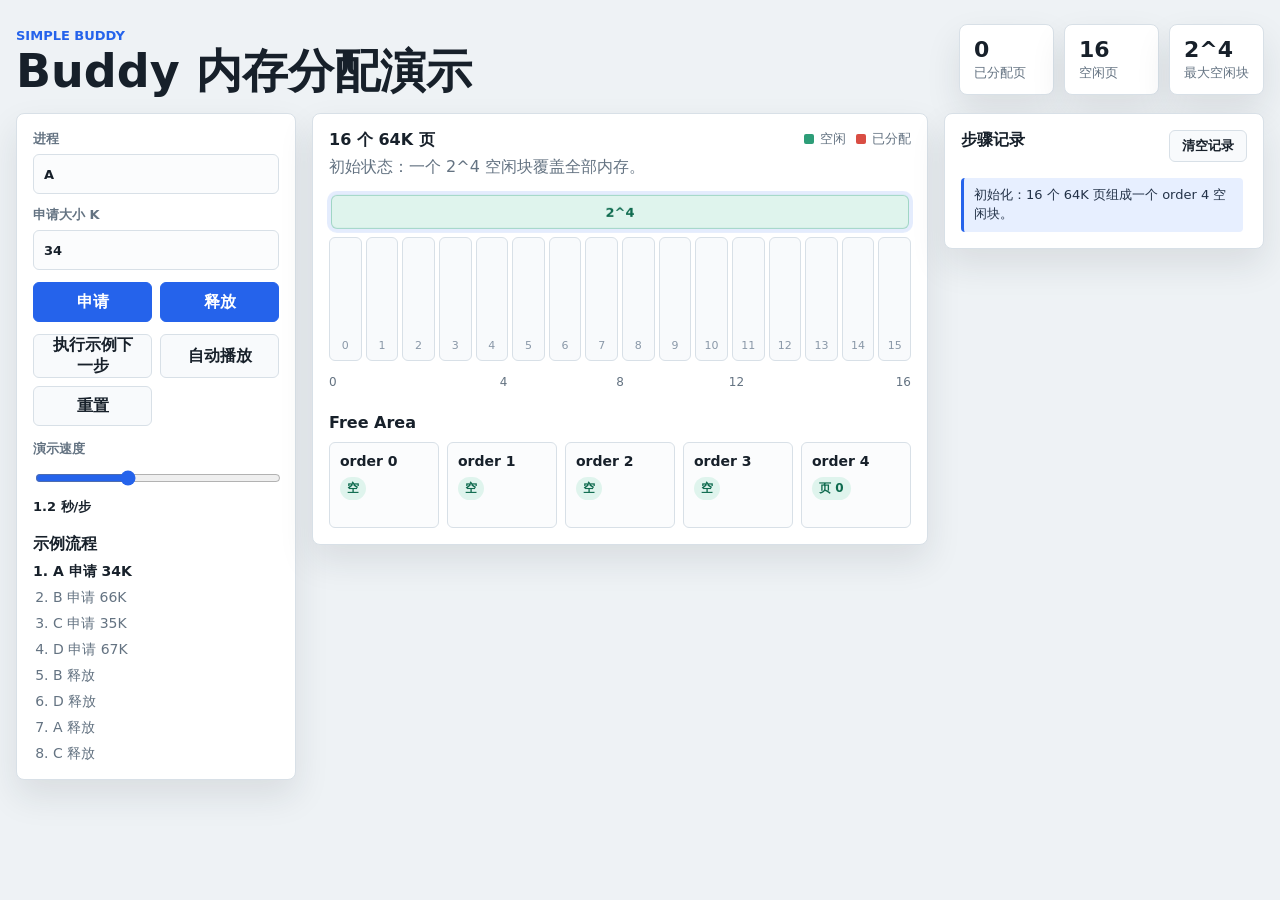
==== index.html @ b137443b "Add web buddy allocator demo" ====
<!doctype html>
<html lang="zh-CN">
  <head>
    <meta charset="utf-8">
    <meta name="viewport" content="width=device-width, initial-scale=1">
    <meta http-equiv="refresh" content="0; url=web/index.html">
    <title>Simple Buddy Allocator Demo</title>
    <link rel="canonical" href="web/index.html">
  </head>
  <body>
    <p><a href="web/index.html">Open Simple Buddy Allocator Demo</a></p>
  </body>
</html>
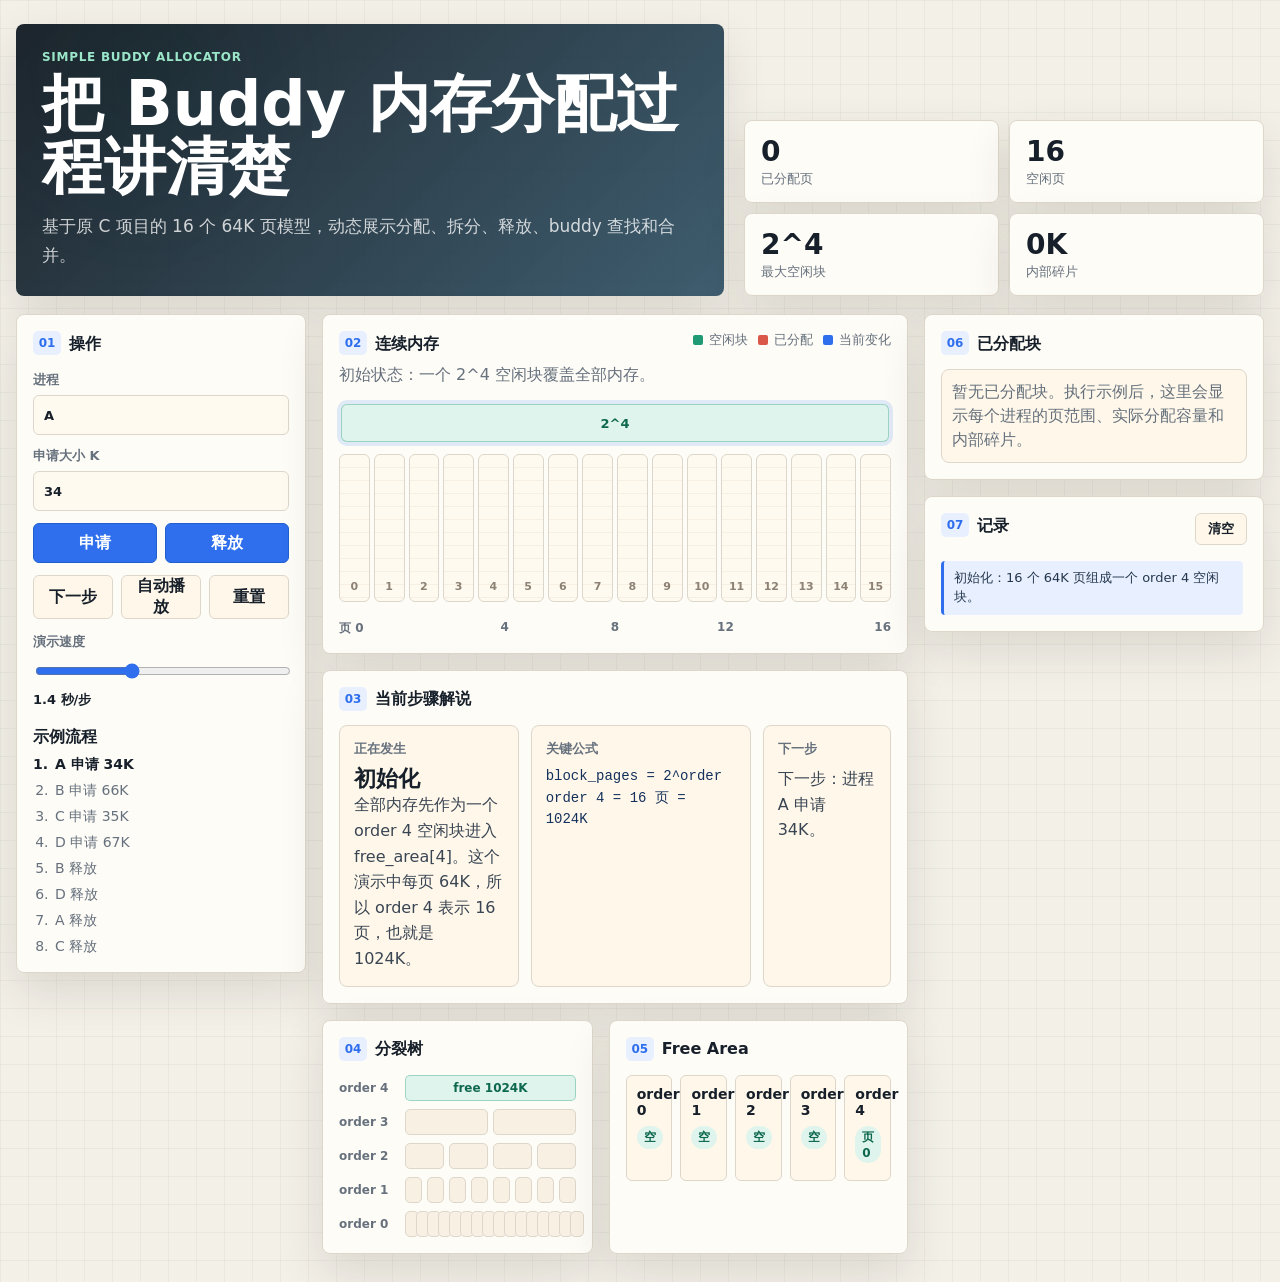
==== commit 16948d02: "Improve buddy allocator web demo" ====
--- a/index.html
+++ b/index.html
@@ -3,11 +3,163 @@
   <head>
     <meta charset="utf-8">
     <meta name="viewport" content="width=device-width, initial-scale=1">
-    <meta http-equiv="refresh" content="0; url=web/index.html">
     <title>Simple Buddy Allocator Demo</title>
-    <link rel="canonical" href="web/index.html">
+    <link rel="stylesheet" href="styles.css">
   </head>
   <body>
-    <p><a href="web/index.html">Open Simple Buddy Allocator Demo</a></p>
+    <main class="shell">
+      <header class="hero">
+        <div class="hero-copy">
+          <p class="eyebrow">Simple Buddy Allocator</p>
+          <h1>把 Buddy 内存分配过程讲清楚</h1>
+          <p class="lede">基于原 C 项目的 16 个 64K 页模型，动态展示分配、拆分、释放、buddy 查找和合并。</p>
+        </div>
+        <div class="stats" aria-label="内存状态摘要">
+          <div>
+            <span id="usedPages">0</span>
+            <small>已分配页</small>
+          </div>
+          <div>
+            <span id="freePages">16</span>
+            <small>空闲页</small>
+          </div>
+          <div>
+            <span id="largestBlock">2^4</span>
+            <small>最大空闲块</small>
+          </div>
+          <div>
+            <span id="wasteK">0K</span>
+            <small>内部碎片</small>
+          </div>
+        </div>
+      </header>
+
+      <section class="workspace">
+        <aside class="panel controls" aria-label="操作控制">
+          <div class="panel-title">
+            <span>01</span>
+            <h2>操作</h2>
+          </div>
+          <div class="control-grid">
+            <label>
+              进程
+              <input id="processId" maxlength="1" value="A" aria-label="进程名">
+            </label>
+            <label>
+              申请大小 K
+              <input id="requestSize" type="number" min="1" max="1024" step="1" value="34">
+            </label>
+          </div>
+          <div class="button-row">
+            <button id="allocateBtn" type="button">申请</button>
+            <button id="freeBtn" type="button">释放</button>
+          </div>
+          <div class="button-row secondary">
+            <button id="stepBtn" type="button">下一步</button>
+            <button id="playBtn" type="button">自动播放</button>
+            <button id="resetBtn" type="button">重置</button>
+          </div>
+          <label class="speed-control">
+            演示速度
+            <input id="speedRange" type="range" min="700" max="2600" step="100" value="1400">
+            <span id="speedLabel">1.4 秒/步</span>
+          </label>
+          <div class="script">
+            <h2>示例流程</h2>
+            <ol id="scriptList"></ol>
+          </div>
+        </aside>
+
+        <section class="main-stage">
+          <section class="panel board" aria-label="内存布局">
+            <div class="board-head">
+              <div>
+                <div class="panel-title">
+                  <span>02</span>
+                  <h2>连续内存</h2>
+                </div>
+                <p id="message">初始状态：一个 2^4 空闲块覆盖全部内存。</p>
+              </div>
+              <div class="legend">
+                <span><i class="free"></i>空闲块</span>
+                <span><i class="used"></i>已分配</span>
+                <span><i class="active"></i>当前变化</span>
+              </div>
+            </div>
+            <div id="memory" class="memory" aria-label="内存页"></div>
+            <div class="scale" aria-hidden="true">
+              <span>页 0</span>
+              <span>4</span>
+              <span>8</span>
+              <span>12</span>
+              <span>16</span>
+            </div>
+          </section>
+
+          <section class="panel explainer" aria-label="当前步骤解说">
+            <div class="panel-title">
+              <span>03</span>
+              <h2>当前步骤解说</h2>
+            </div>
+            <div class="explain-grid">
+              <article>
+                <small>正在发生</small>
+                <h3 id="explainTitle">初始化</h3>
+                <p id="explainBody">全部内存先作为一个 order 4 空闲块进入 free_area[4]。</p>
+              </article>
+              <article>
+                <small>关键公式</small>
+                <code id="formula">block_pages = 2^order</code>
+              </article>
+              <article>
+                <small>下一步</small>
+                <p id="nextAction">点击“下一步”或“自动播放”开始 A 进程申请 34K。</p>
+              </article>
+            </div>
+          </section>
+
+          <section class="lower-grid">
+            <section class="panel tree-panel" aria-label="分裂树">
+              <div class="panel-title">
+                <span>04</span>
+                <h2>分裂树</h2>
+              </div>
+              <div id="tree" class="tree"></div>
+            </section>
+
+            <section class="panel areas" aria-label="Free Area">
+              <div class="panel-title">
+                <span>05</span>
+                <h2>Free Area</h2>
+              </div>
+              <div id="freeAreas" class="area-list"></div>
+            </section>
+          </section>
+        </section>
+
+        <aside class="side-column">
+          <section class="panel allocation-panel" aria-label="已分配块">
+            <div class="panel-title">
+              <span>06</span>
+              <h2>已分配块</h2>
+            </div>
+            <div id="allocations" class="allocation-list"></div>
+          </section>
+
+          <section class="panel log-panel" aria-label="操作记录">
+            <div class="log-head">
+              <div class="panel-title">
+                <span>07</span>
+                <h2>记录</h2>
+              </div>
+              <button id="clearLogBtn" type="button">清空</button>
+            </div>
+            <div id="log" class="log"></div>
+          </section>
+        </aside>
+      </section>
+    </main>
+
+    <script src="app.js"></script>
   </body>
 </html>
--- a/styles.css
+++ b/styles.css
@@ -0,0 +1,706 @@
+:root {
+  color-scheme: light;
+  --bg: #f3f0e8;
+  --panel: #fffdf8;
+  --ink: #17202a;
+  --muted: #66717d;
+  --line: #ddd6ca;
+  --free: #1f9a75;
+  --free-soft: #dff4ec;
+  --used: #d9584a;
+  --used-soft: #ffe5e0;
+  --active: #2f6fed;
+  --active-soft: #e8f0ff;
+  --warn: #b36b00;
+  --warn-soft: #fff2d6;
+  --shadow: 0 18px 46px rgba(48, 39, 23, 0.12);
+}
+
+* {
+  box-sizing: border-box;
+}
+
+body {
+  margin: 0;
+  background:
+    linear-gradient(90deg, rgba(23, 32, 42, 0.04) 1px, transparent 1px),
+    linear-gradient(rgba(23, 32, 42, 0.04) 1px, transparent 1px),
+    var(--bg);
+  background-size: 28px 28px;
+  color: var(--ink);
+  font-family: Inter, ui-sans-serif, system-ui, -apple-system, BlinkMacSystemFont, "Segoe UI", sans-serif;
+}
+
+button,
+input {
+  font: inherit;
+}
+
+h1,
+h2,
+h3,
+p {
+  margin: 0;
+}
+
+.shell {
+  width: min(1440px, calc(100vw - 32px));
+  margin: 0 auto;
+  padding: 24px 0 28px;
+}
+
+.hero {
+  display: grid;
+  grid-template-columns: minmax(0, 1fr) minmax(360px, 520px);
+  gap: 20px;
+  align-items: end;
+  margin-bottom: 18px;
+}
+
+.hero-copy {
+  min-height: 170px;
+  display: flex;
+  flex-direction: column;
+  justify-content: center;
+  border-radius: 8px;
+  padding: 26px;
+  color: #fff;
+  background:
+    linear-gradient(135deg, rgba(12, 20, 29, 0.92), rgba(37, 72, 93, 0.88)),
+    radial-gradient(circle at 18% 20%, rgba(73, 183, 143, 0.5), transparent 32%);
+  box-shadow: var(--shadow);
+}
+
+.eyebrow {
+  margin-bottom: 8px;
+  color: #9be6c9;
+  font-size: 12px;
+  font-weight: 800;
+  letter-spacing: 0.06em;
+  text-transform: uppercase;
+}
+
+h1 {
+  max-width: 820px;
+  font-size: clamp(32px, 5vw, 62px);
+  line-height: 1.02;
+}
+
+.lede {
+  max-width: 720px;
+  margin-top: 14px;
+  color: rgba(255, 255, 255, 0.78);
+  font-size: 17px;
+  line-height: 1.7;
+}
+
+h2 {
+  font-size: 16px;
+  line-height: 1.2;
+}
+
+h3 {
+  font-size: 22px;
+  line-height: 1.2;
+}
+
+.stats {
+  display: grid;
+  grid-template-columns: repeat(2, minmax(0, 1fr));
+  gap: 10px;
+}
+
+.stats div,
+.panel {
+  border: 1px solid var(--line);
+  border-radius: 8px;
+  background: rgba(255, 253, 248, 0.96);
+  box-shadow: var(--shadow);
+}
+
+.stats div {
+  min-height: 80px;
+  padding: 14px 16px;
+}
+
+.stats span {
+  display: block;
+  font-size: 28px;
+  font-weight: 850;
+}
+
+.stats small {
+  color: var(--muted);
+}
+
+.workspace {
+  display: grid;
+  grid-template-columns: 290px minmax(0, 1fr) 340px;
+  gap: 16px;
+  align-items: start;
+}
+
+.panel {
+  padding: 16px;
+}
+
+.main-stage,
+.side-column {
+  display: grid;
+  gap: 16px;
+}
+
+.panel-title {
+  display: flex;
+  align-items: center;
+  gap: 8px;
+}
+
+.panel-title span {
+  display: inline-grid;
+  place-items: center;
+  width: 28px;
+  height: 24px;
+  border-radius: 5px;
+  color: var(--active);
+  background: var(--active-soft);
+  font-size: 12px;
+  font-weight: 850;
+}
+
+.control-grid {
+  display: grid;
+  gap: 12px;
+  margin-top: 16px;
+}
+
+label {
+  display: grid;
+  gap: 6px;
+  color: var(--muted);
+  font-size: 13px;
+  font-weight: 750;
+}
+
+input {
+  width: 100%;
+  height: 40px;
+  border: 1px solid var(--line);
+  border-radius: 6px;
+  padding: 0 10px;
+  color: var(--ink);
+  background: #fffaf0;
+}
+
+.button-row {
+  display: grid;
+  grid-template-columns: 1fr 1fr;
+  gap: 8px;
+  margin-top: 12px;
+}
+
+.button-row.secondary {
+  grid-template-columns: 1fr 1fr 1fr;
+}
+
+button {
+  min-height: 40px;
+  border: 1px solid #1f5fd0;
+  border-radius: 6px;
+  padding: 0 12px;
+  color: #fff;
+  background: var(--active);
+  cursor: pointer;
+  font-weight: 800;
+}
+
+button:hover {
+  filter: brightness(0.96);
+}
+
+button:disabled {
+  border-color: var(--line);
+  color: var(--muted);
+  background: #eee8dc;
+  cursor: not-allowed;
+}
+
+.secondary button,
+.log-head button {
+  border-color: var(--line);
+  color: var(--ink);
+  background: #fff8ea;
+}
+
+.speed-control {
+  margin-top: 14px;
+}
+
+.speed-control input {
+  height: 24px;
+  padding: 0;
+  accent-color: var(--active);
+}
+
+.speed-control span {
+  color: var(--ink);
+  font-size: 13px;
+  font-weight: 800;
+}
+
+.script {
+  margin-top: 18px;
+}
+
+.script ol {
+  display: grid;
+  gap: 8px;
+  margin: 10px 0 0;
+  padding-left: 20px;
+  color: var(--muted);
+  font-size: 14px;
+}
+
+.script li {
+  padding-left: 2px;
+}
+
+.script li.active {
+  color: var(--ink);
+  font-weight: 850;
+}
+
+.script li.done {
+  color: #26765d;
+}
+
+.board-head,
+.log-head {
+  display: flex;
+  align-items: flex-start;
+  justify-content: space-between;
+  gap: 16px;
+  margin-bottom: 16px;
+}
+
+.board-head p {
+  margin-top: 8px;
+  color: var(--muted);
+  line-height: 1.55;
+}
+
+.legend {
+  display: flex;
+  flex-wrap: wrap;
+  gap: 10px;
+  color: var(--muted);
+  font-size: 13px;
+  white-space: nowrap;
+}
+
+.legend span {
+  display: inline-flex;
+  align-items: center;
+  gap: 6px;
+}
+
+.legend i {
+  width: 10px;
+  height: 10px;
+  border-radius: 2px;
+}
+
+.legend .free {
+  background: var(--free);
+}
+
+.legend .used {
+  background: var(--used);
+}
+
+.legend .active {
+  background: var(--active);
+}
+
+.memory {
+  position: relative;
+  display: grid;
+  grid-template-columns: repeat(16, minmax(0, 1fr));
+  gap: 4px;
+  min-height: 210px;
+  padding: 50px 0 12px;
+}
+
+.page {
+  position: relative;
+  min-height: 142px;
+  border: 1px solid var(--line);
+  border-radius: 6px;
+  background: repeating-linear-gradient(
+    180deg,
+    #fffaf0,
+    #fffaf0 12px,
+    #f6efe2 12px,
+    #f6efe2 13px
+  );
+}
+
+.page::after {
+  content: attr(data-index);
+  position: absolute;
+  left: 50%;
+  bottom: 8px;
+  transform: translateX(-50%);
+  color: #8c8172;
+  font-size: 11px;
+  font-weight: 800;
+}
+
+.block {
+  position: absolute;
+  top: 0;
+  height: 38px;
+  display: flex;
+  align-items: center;
+  justify-content: center;
+  border-radius: 6px;
+  border: 1px solid transparent;
+  font-size: 13px;
+  font-weight: 850;
+  white-space: nowrap;
+  transition: left 280ms ease, width 280ms ease, top 280ms ease, transform 200ms ease;
+}
+
+.block.free {
+  border-color: rgba(31, 154, 117, 0.36);
+  color: #0e684e;
+  background: var(--free-soft);
+}
+
+.block.used {
+  border-color: rgba(217, 88, 74, 0.4);
+  color: #9c3027;
+  background: var(--used-soft);
+}
+
+.block.active {
+  animation: pulse-block 900ms ease-in-out 2;
+  box-shadow: 0 0 0 4px rgba(47, 111, 237, 0.14);
+}
+
+.block.splitting {
+  animation: split-block 760ms ease-out;
+}
+
+.block.merging {
+  animation: merge-block 760ms ease-out;
+}
+
+@keyframes pulse-block {
+  0%,
+  100% {
+    transform: translateY(0);
+  }
+  50% {
+    transform: translateY(-4px);
+  }
+}
+
+@keyframes split-block {
+  from {
+    transform: scaleX(1.05);
+    opacity: 0.55;
+  }
+  to {
+    transform: scaleX(1);
+    opacity: 1;
+  }
+}
+
+@keyframes merge-block {
+  from {
+    transform: scaleY(0.82);
+    opacity: 0.55;
+  }
+  to {
+    transform: scaleY(1);
+    opacity: 1;
+  }
+}
+
+.scale {
+  display: grid;
+  grid-template-columns: repeat(5, 1fr);
+  margin-top: 6px;
+  color: var(--muted);
+  font-size: 12px;
+  font-weight: 750;
+}
+
+.scale span:not(:first-child):not(:last-child) {
+  text-align: center;
+}
+
+.scale span:last-child {
+  text-align: right;
+}
+
+.explain-grid {
+  display: grid;
+  grid-template-columns: minmax(0, 1.4fr) minmax(220px, 0.8fr) minmax(0, 1fr);
+  gap: 12px;
+  margin-top: 14px;
+}
+
+.explain-grid article {
+  min-height: 116px;
+  border: 1px solid var(--line);
+  border-radius: 8px;
+  padding: 14px;
+  background: #fff8ea;
+}
+
+.explain-grid small {
+  display: block;
+  margin-bottom: 8px;
+  color: var(--muted);
+  font-weight: 850;
+}
+
+.explain-grid p {
+  color: #394553;
+  line-height: 1.6;
+}
+
+code {
+  display: block;
+  color: #14305c;
+  font-family: ui-monospace, SFMono-Regular, Menlo, Consolas, monospace;
+  font-size: 14px;
+  line-height: 1.55;
+  white-space: pre-wrap;
+}
+
+.lower-grid {
+  display: grid;
+  grid-template-columns: minmax(0, 0.95fr) minmax(0, 1.05fr);
+  gap: 16px;
+}
+
+.tree {
+  display: grid;
+  gap: 8px;
+  margin-top: 14px;
+}
+
+.tree-row {
+  display: grid;
+  grid-template-columns: 58px minmax(0, 1fr);
+  gap: 8px;
+  align-items: center;
+}
+
+.tree-label {
+  color: var(--muted);
+  font-size: 12px;
+  font-weight: 850;
+}
+
+.tree-track {
+  display: grid;
+  gap: 5px;
+}
+
+.tree-node {
+  min-height: 26px;
+  display: flex;
+  align-items: center;
+  justify-content: center;
+  border: 1px solid var(--line);
+  border-radius: 5px;
+  padding: 0 6px;
+  color: #5b6470;
+  background: #f8f0e2;
+  font-size: 12px;
+  font-weight: 800;
+  overflow: hidden;
+}
+
+.tree-node.free {
+  border-color: rgba(31, 154, 117, 0.34);
+  color: #0e684e;
+  background: var(--free-soft);
+}
+
+.tree-node.used {
+  border-color: rgba(217, 88, 74, 0.36);
+  color: #9c3027;
+  background: var(--used-soft);
+}
+
+.tree-node.split {
+  color: #4b5563;
+  background: #eee8dc;
+}
+
+.area-list {
+  display: grid;
+  grid-template-columns: repeat(5, minmax(0, 1fr));
+  gap: 8px;
+  margin-top: 14px;
+}
+
+.area {
+  min-height: 106px;
+  border: 1px solid var(--line);
+  border-radius: 6px;
+  padding: 10px;
+  background: #fff8ea;
+}
+
+.area strong {
+  display: block;
+  margin-bottom: 8px;
+  font-size: 14px;
+}
+
+.area small {
+  display: block;
+  margin-bottom: 8px;
+  color: var(--muted);
+  font-size: 11px;
+  font-weight: 800;
+}
+
+.area span {
+  display: inline-block;
+  margin: 0 4px 4px 0;
+  border-radius: 999px;
+  padding: 3px 7px;
+  color: #0e684e;
+  background: var(--free-soft);
+  font-size: 12px;
+  font-weight: 800;
+}
+
+.allocation-list {
+  display: grid;
+  gap: 8px;
+  margin-top: 14px;
+}
+
+.allocation {
+  display: grid;
+  grid-template-columns: 42px minmax(0, 1fr);
+  gap: 10px;
+  align-items: center;
+  border: 1px solid var(--line);
+  border-radius: 8px;
+  padding: 10px;
+  background: #fff8ea;
+}
+
+.allocation.empty {
+  display: block;
+  color: var(--muted);
+  line-height: 1.5;
+}
+
+.allocation b {
+  display: grid;
+  place-items: center;
+  width: 38px;
+  height: 38px;
+  border-radius: 6px;
+  color: #9c3027;
+  background: var(--used-soft);
+}
+
+.allocation p {
+  color: var(--ink);
+  font-size: 14px;
+  font-weight: 800;
+}
+
+.allocation small {
+  color: var(--muted);
+  line-height: 1.5;
+}
+
+.log-head button {
+  min-height: 32px;
+  font-size: 13px;
+}
+
+.log {
+  display: grid;
+  gap: 8px;
+  max-height: 500px;
+  overflow: auto;
+  padding-right: 4px;
+}
+
+.entry {
+  border-left: 3px solid var(--active);
+  padding: 8px 10px;
+  border-radius: 4px;
+  background: var(--active-soft);
+  color: #26384f;
+  font-size: 13px;
+  line-height: 1.45;
+}
+
+.entry.error {
+  border-color: var(--used);
+  background: var(--used-soft);
+}
+
+@media (max-width: 1180px) {
+  .hero,
+  .workspace,
+  .lower-grid {
+    grid-template-columns: 1fr;
+  }
+
+  .side-column {
+    grid-template-columns: 1fr 1fr;
+  }
+}
+
+@media (max-width: 760px) {
+  .shell {
+    width: min(100vw - 20px, 1440px);
+    padding: 12px 0;
+  }
+
+  .hero-copy {
+    min-height: auto;
+    padding: 20px;
+  }
+
+  .stats,
+  .side-column,
+  .explain-grid,
+  .area-list {
+    grid-template-columns: 1fr;
+  }
+
+  .board-head,
+  .log-head {
+    display: grid;
+  }
+
+  .button-row.secondary {
+    grid-template-columns: 1fr;
+  }
+
+  .memory {
+    overflow-x: auto;
+    grid-template-columns: repeat(16, 44px);
+    padding-bottom: 16px;
+  }
+
+  .page {
+    min-height: 120px;
+  }
+}
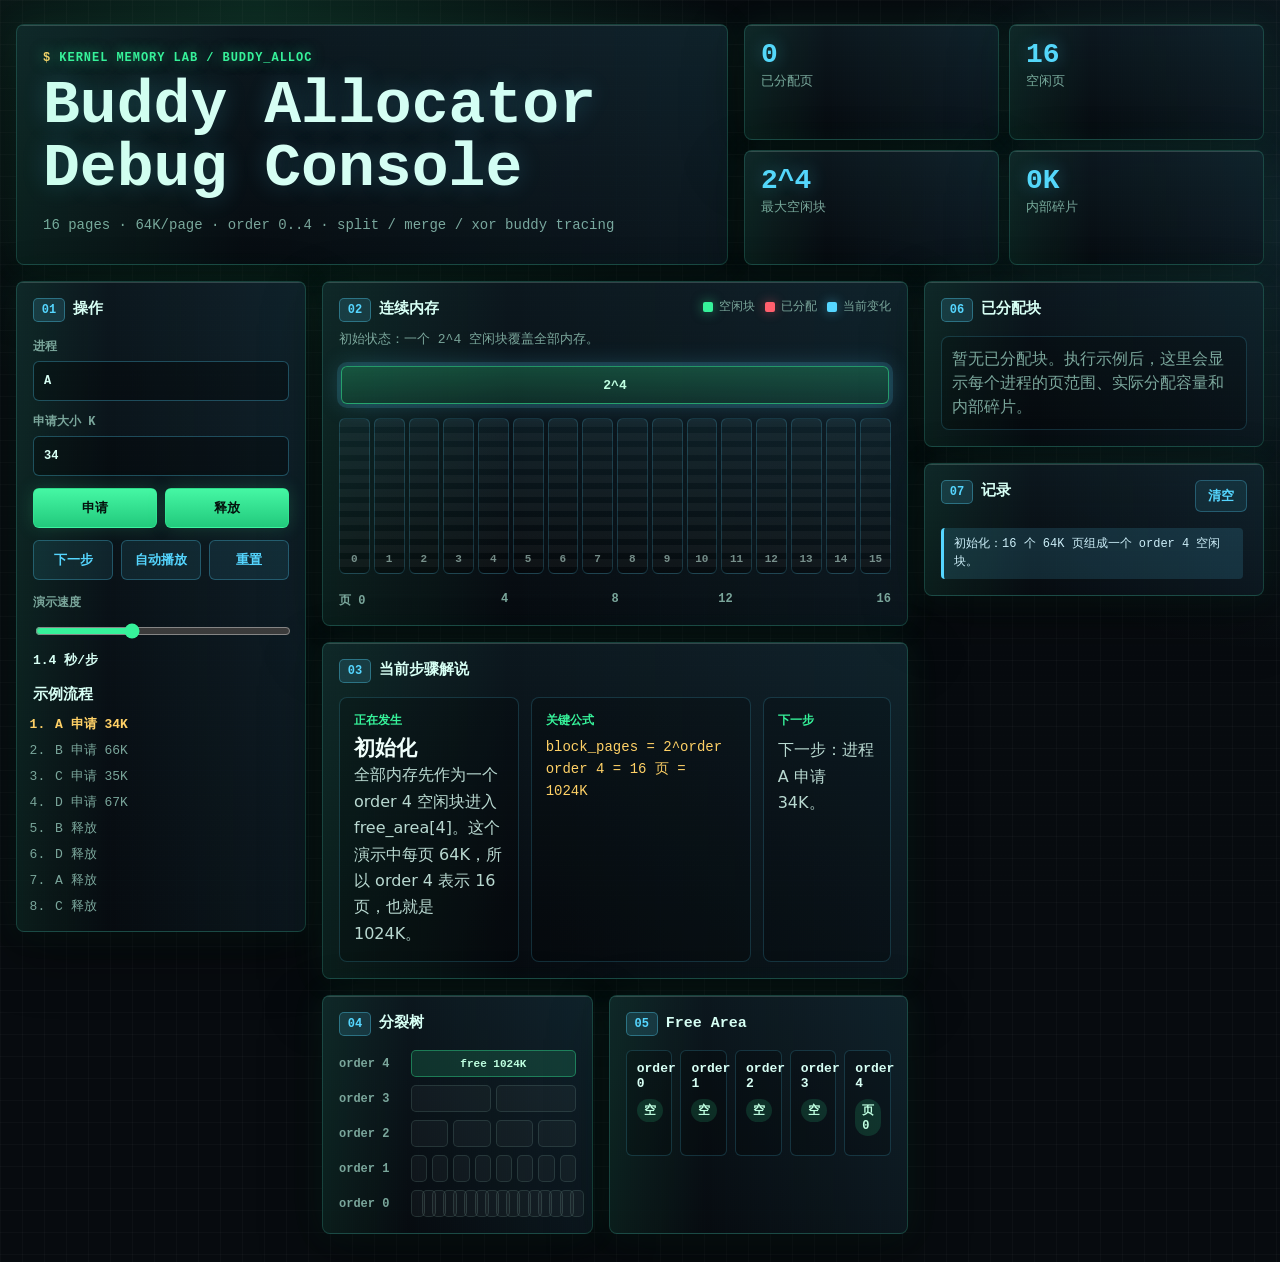
==== commit c9e08a2a: "Restyle web demo with debug console theme" ====
--- a/index.html
+++ b/index.html
@@ -10,9 +10,9 @@
     <main class="shell">
       <header class="hero">
         <div class="hero-copy">
-          <p class="eyebrow">Simple Buddy Allocator</p>
-          <h1>把 Buddy 内存分配过程讲清楚</h1>
-          <p class="lede">基于原 C 项目的 16 个 64K 页模型，动态展示分配、拆分、释放、buddy 查找和合并。</p>
+          <p class="eyebrow">kernel memory lab / buddy_alloc</p>
+          <h1>Buddy Allocator Debug Console</h1>
+          <p class="lede">16 pages · 64K/page · order 0..4 · split / merge / xor buddy tracing</p>
         </div>
         <div class="stats" aria-label="内存状态摘要">
           <div>
--- a/styles.css
+++ b/styles.css
@@ -1,19 +1,22 @@
 :root {
-  color-scheme: light;
-  --bg: #f3f0e8;
-  --panel: #fffdf8;
-  --ink: #17202a;
-  --muted: #66717d;
-  --line: #ddd6ca;
-  --free: #1f9a75;
-  --free-soft: #dff4ec;
-  --used: #d9584a;
-  --used-soft: #ffe5e0;
-  --active: #2f6fed;
-  --active-soft: #e8f0ff;
-  --warn: #b36b00;
-  --warn-soft: #fff2d6;
-  --shadow: 0 18px 46px rgba(48, 39, 23, 0.12);
+  color-scheme: dark;
+  --bg: #070b0f;
+  --panel: rgba(10, 18, 24, 0.92);
+  --panel-strong: rgba(8, 13, 18, 0.98);
+  --ink: #d7fff4;
+  --muted: #7aa69b;
+  --line: rgba(85, 255, 210, 0.22);
+  --free: #36f29a;
+  --free-soft: rgba(54, 242, 154, 0.14);
+  --used: #ff5f6d;
+  --used-soft: rgba(255, 95, 109, 0.15);
+  --active: #55d6ff;
+  --active-soft: rgba(85, 214, 255, 0.14);
+  --warn: #ffd166;
+  --warn-soft: rgba(255, 209, 102, 0.14);
+  --shadow: 0 22px 60px rgba(0, 0, 0, 0.38), 0 0 34px rgba(54, 242, 154, 0.08);
+  --mono: "JetBrains Mono", "SFMono-Regular", Consolas, "Liberation Mono", Menlo, monospace;
+  --sans: Inter, ui-sans-serif, system-ui, -apple-system, BlinkMacSystemFont, "Segoe UI", sans-serif;
 }
 
 * {
@@ -22,13 +25,32 @@
 
 body {
   margin: 0;
+  min-height: 100vh;
   background:
-    linear-gradient(90deg, rgba(23, 32, 42, 0.04) 1px, transparent 1px),
-    linear-gradient(rgba(23, 32, 42, 0.04) 1px, transparent 1px),
-    var(--bg);
-  background-size: 28px 28px;
+    linear-gradient(rgba(255, 255, 255, 0.025) 1px, transparent 1px),
+    linear-gradient(90deg, rgba(255, 255, 255, 0.025) 1px, transparent 1px),
+    radial-gradient(circle at 20% 0%, rgba(54, 242, 154, 0.13), transparent 28%),
+    radial-gradient(circle at 100% 18%, rgba(85, 214, 255, 0.12), transparent 26%),
+    #070b0f;
+  background-size: 22px 22px, 22px 22px, auto, auto, auto;
   color: var(--ink);
-  font-family: Inter, ui-sans-serif, system-ui, -apple-system, BlinkMacSystemFont, "Segoe UI", sans-serif;
+  font-family: var(--sans);
+}
+
+body::before {
+  content: "";
+  position: fixed;
+  inset: 0;
+  pointer-events: none;
+  background: repeating-linear-gradient(
+    180deg,
+    rgba(255, 255, 255, 0.035),
+    rgba(255, 255, 255, 0.035) 1px,
+    transparent 1px,
+    transparent 5px
+  );
+  opacity: 0.18;
+  z-index: 10;
 }
 
 button,
@@ -52,55 +74,89 @@
 .hero {
   display: grid;
   grid-template-columns: minmax(0, 1fr) minmax(360px, 520px);
-  gap: 20px;
-  align-items: end;
-  margin-bottom: 18px;
+  gap: 16px;
+  align-items: stretch;
+  margin-bottom: 16px;
+}
+
+.hero-copy,
+.stats div,
+.panel {
+  position: relative;
+  border: 1px solid var(--line);
+  border-radius: 8px;
+  background: linear-gradient(180deg, rgba(12, 24, 31, 0.96), rgba(7, 12, 17, 0.94));
+  box-shadow: var(--shadow);
+  overflow: hidden;
+}
+
+.hero-copy::before,
+.stats div::before,
+.panel::before {
+  content: "";
+  position: absolute;
+  inset: 0;
+  pointer-events: none;
+  border-top: 1px solid rgba(215, 255, 244, 0.18);
+  background: linear-gradient(90deg, rgba(54, 242, 154, 0.08), transparent 32%, rgba(85, 214, 255, 0.06));
 }
 
 .hero-copy {
-  min-height: 170px;
+  min-height: 180px;
   display: flex;
   flex-direction: column;
   justify-content: center;
-  border-radius: 8px;
   padding: 26px;
-  color: #fff;
-  background:
-    linear-gradient(135deg, rgba(12, 20, 29, 0.92), rgba(37, 72, 93, 0.88)),
-    radial-gradient(circle at 18% 20%, rgba(73, 183, 143, 0.5), transparent 32%);
-  box-shadow: var(--shadow);
 }
 
 .eyebrow {
-  margin-bottom: 8px;
-  color: #9be6c9;
+  margin-bottom: 10px;
+  color: var(--free);
+  font-family: var(--mono);
   font-size: 12px;
   font-weight: 800;
-  letter-spacing: 0.06em;
+  letter-spacing: 0.08em;
   text-transform: uppercase;
+  text-shadow: 0 0 14px rgba(54, 242, 154, 0.5);
+}
+
+.eyebrow::before {
+  content: "$ ";
+  color: var(--warn);
 }
 
 h1 {
-  max-width: 820px;
-  font-size: clamp(32px, 5vw, 62px);
+  max-width: 860px;
+  font-family: var(--mono);
+  font-size: clamp(34px, 4.8vw, 62px);
   line-height: 1.02;
+  letter-spacing: 0;
+  text-shadow: 0 0 24px rgba(85, 214, 255, 0.22);
 }
 
 .lede {
-  max-width: 720px;
+  max-width: 760px;
   margin-top: 14px;
-  color: rgba(255, 255, 255, 0.78);
-  font-size: 17px;
+  color: var(--muted);
+  font-family: var(--mono);
+  font-size: 14px;
   line-height: 1.7;
 }
 
+h2,
+h3 {
+  font-family: var(--mono);
+  letter-spacing: 0;
+}
+
 h2 {
-  font-size: 16px;
+  font-size: 15px;
   line-height: 1.2;
 }
 
 h3 {
-  font-size: 22px;
+  color: #f0fffb;
+  font-size: 21px;
   line-height: 1.2;
 }
 
@@ -110,27 +166,23 @@
   gap: 10px;
 }
 
-.stats div,
-.panel {
-  border: 1px solid var(--line);
-  border-radius: 8px;
-  background: rgba(255, 253, 248, 0.96);
-  box-shadow: var(--shadow);
-}
-
 .stats div {
-  min-height: 80px;
+  min-height: 84px;
   padding: 14px 16px;
 }
 
 .stats span {
   display: block;
+  color: var(--active);
+  font-family: var(--mono);
   font-size: 28px;
   font-weight: 850;
+  text-shadow: 0 0 18px rgba(85, 214, 255, 0.32);
 }
 
 .stats small {
   color: var(--muted);
+  font-family: var(--mono);
 }
 
 .workspace {
@@ -151,6 +203,8 @@
 }
 
 .panel-title {
+  position: relative;
+  z-index: 1;
   display: flex;
   align-items: center;
   gap: 8px;
@@ -159,16 +213,20 @@
 .panel-title span {
   display: inline-grid;
   place-items: center;
-  width: 28px;
+  width: 32px;
   height: 24px;
+  border: 1px solid rgba(85, 214, 255, 0.35);
   border-radius: 5px;
   color: var(--active);
   background: var(--active-soft);
+  font-family: var(--mono);
   font-size: 12px;
   font-weight: 850;
 }
 
 .control-grid {
+  position: relative;
+  z-index: 1;
   display: grid;
   gap: 12px;
   margin-top: 16px;
@@ -178,21 +236,31 @@
   display: grid;
   gap: 6px;
   color: var(--muted);
-  font-size: 13px;
+  font-family: var(--mono);
+  font-size: 12px;
   font-weight: 750;
+  text-transform: uppercase;
 }
 
 input {
   width: 100%;
   height: 40px;
-  border: 1px solid var(--line);
+  border: 1px solid rgba(85, 214, 255, 0.3);
   border-radius: 6px;
   padding: 0 10px;
   color: var(--ink);
-  background: #fffaf0;
+  background: rgba(0, 0, 0, 0.32);
+  outline: none;
+}
+
+input:focus {
+  border-color: var(--active);
+  box-shadow: 0 0 0 3px rgba(85, 214, 255, 0.12);
 }
 
 .button-row {
+  position: relative;
+  z-index: 1;
   display: grid;
   grid-template-columns: 1fr 1fr;
   gap: 8px;
@@ -205,41 +273,48 @@
 
 button {
   min-height: 40px;
-  border: 1px solid #1f5fd0;
+  border: 1px solid rgba(54, 242, 154, 0.45);
   border-radius: 6px;
   padding: 0 12px;
-  color: #fff;
-  background: var(--active);
+  color: #04120d;
+  background: linear-gradient(180deg, #45f7a4, #22c97c);
   cursor: pointer;
-  font-weight: 800;
+  font-family: var(--mono);
+  font-size: 13px;
+  font-weight: 850;
+  box-shadow: 0 0 18px rgba(54, 242, 154, 0.18);
 }
 
 button:hover {
-  filter: brightness(0.96);
+  filter: brightness(1.08);
 }
 
 button:disabled {
-  border-color: var(--line);
-  color: var(--muted);
-  background: #eee8dc;
+  border-color: rgba(122, 166, 155, 0.24);
+  color: rgba(122, 166, 155, 0.54);
+  background: rgba(122, 166, 155, 0.08);
+  box-shadow: none;
   cursor: not-allowed;
 }
 
 .secondary button,
 .log-head button {
-  border-color: var(--line);
-  color: var(--ink);
-  background: #fff8ea;
+  border-color: rgba(85, 214, 255, 0.28);
+  color: var(--active);
+  background: rgba(85, 214, 255, 0.09);
+  box-shadow: none;
 }
 
 .speed-control {
+  position: relative;
+  z-index: 1;
   margin-top: 14px;
 }
 
 .speed-control input {
   height: 24px;
   padding: 0;
-  accent-color: var(--active);
+  accent-color: var(--free);
 }
 
 .speed-control span {
@@ -249,6 +324,8 @@
 }
 
 .script {
+  position: relative;
+  z-index: 1;
   margin-top: 18px;
 }
 
@@ -258,7 +335,8 @@
   margin: 10px 0 0;
   padding-left: 20px;
   color: var(--muted);
-  font-size: 14px;
+  font-family: var(--mono);
+  font-size: 13px;
 }
 
 .script li {
@@ -266,16 +344,18 @@
 }
 
 .script li.active {
-  color: var(--ink);
+  color: var(--warn);
   font-weight: 850;
 }
 
 .script li.done {
-  color: #26765d;
+  color: var(--free);
 }
 
 .board-head,
 .log-head {
+  position: relative;
+  z-index: 1;
   display: flex;
   align-items: flex-start;
   justify-content: space-between;
@@ -286,6 +366,8 @@
 .board-head p {
   margin-top: 8px;
   color: var(--muted);
+  font-family: var(--mono);
+  font-size: 13px;
   line-height: 1.55;
 }
 
@@ -294,7 +376,8 @@
   flex-wrap: wrap;
   gap: 10px;
   color: var(--muted);
-  font-size: 13px;
+  font-family: var(--mono);
+  font-size: 12px;
   white-space: nowrap;
 }
 
@@ -312,37 +395,38 @@
 
 .legend .free {
   background: var(--free);
+  box-shadow: 0 0 12px rgba(54, 242, 154, 0.5);
 }
 
 .legend .used {
   background: var(--used);
+  box-shadow: 0 0 12px rgba(255, 95, 109, 0.46);
 }
 
 .legend .active {
   background: var(--active);
+  box-shadow: 0 0 12px rgba(85, 214, 255, 0.46);
 }
 
 .memory {
   position: relative;
+  z-index: 1;
   display: grid;
   grid-template-columns: repeat(16, minmax(0, 1fr));
   gap: 4px;
-  min-height: 210px;
-  padding: 50px 0 12px;
+  min-height: 220px;
+  padding: 52px 0 12px;
 }
 
 .page {
   position: relative;
-  min-height: 142px;
-  border: 1px solid var(--line);
+  min-height: 148px;
+  border: 1px solid rgba(85, 214, 255, 0.18);
   border-radius: 6px;
-  background: repeating-linear-gradient(
-    180deg,
-    #fffaf0,
-    #fffaf0 12px,
-    #f6efe2 12px,
-    #f6efe2 13px
-  );
+  background:
+    linear-gradient(180deg, rgba(85, 214, 255, 0.08), transparent),
+    repeating-linear-gradient(180deg, rgba(255, 255, 255, 0.04), rgba(255, 255, 255, 0.04) 8px, transparent 8px, transparent 14px),
+    rgba(0, 0, 0, 0.32);
 }
 
 .page::after {
@@ -351,7 +435,8 @@
   left: 50%;
   bottom: 8px;
   transform: translateX(-50%);
-  color: #8c8172;
+  color: rgba(215, 255, 244, 0.52);
+  font-family: var(--mono);
   font-size: 11px;
   font-weight: 800;
 }
@@ -365,6 +450,7 @@
   justify-content: center;
   border-radius: 6px;
   border: 1px solid transparent;
+  font-family: var(--mono);
   font-size: 13px;
   font-weight: 850;
   white-space: nowrap;
@@ -372,20 +458,20 @@
 }
 
 .block.free {
-  border-color: rgba(31, 154, 117, 0.36);
-  color: #0e684e;
-  background: var(--free-soft);
+  border-color: rgba(54, 242, 154, 0.52);
+  color: #bfffe1;
+  background: linear-gradient(180deg, rgba(54, 242, 154, 0.24), rgba(54, 242, 154, 0.12));
 }
 
 .block.used {
-  border-color: rgba(217, 88, 74, 0.4);
-  color: #9c3027;
-  background: var(--used-soft);
+  border-color: rgba(255, 95, 109, 0.58);
+  color: #ffe0e4;
+  background: linear-gradient(180deg, rgba(255, 95, 109, 0.27), rgba(255, 95, 109, 0.12));
 }
 
 .block.active {
   animation: pulse-block 900ms ease-in-out 2;
-  box-shadow: 0 0 0 4px rgba(47, 111, 237, 0.14);
+  box-shadow: 0 0 0 4px rgba(85, 214, 255, 0.14), 0 0 24px rgba(85, 214, 255, 0.24);
 }
 
 .block.splitting {
@@ -429,10 +515,13 @@
 }
 
 .scale {
+  position: relative;
+  z-index: 1;
   display: grid;
   grid-template-columns: repeat(5, 1fr);
   margin-top: 6px;
   color: var(--muted);
+  font-family: var(--mono);
   font-size: 12px;
   font-weight: 750;
 }
@@ -446,6 +535,8 @@
 }
 
 .explain-grid {
+  position: relative;
+  z-index: 1;
   display: grid;
   grid-template-columns: minmax(0, 1.4fr) minmax(220px, 0.8fr) minmax(0, 1fr);
   gap: 12px;
@@ -454,28 +545,31 @@
 
 .explain-grid article {
   min-height: 116px;
-  border: 1px solid var(--line);
+  border: 1px solid rgba(85, 214, 255, 0.18);
   border-radius: 8px;
   padding: 14px;
-  background: #fff8ea;
+  background: rgba(0, 0, 0, 0.22);
 }
 
 .explain-grid small {
   display: block;
   margin-bottom: 8px;
-  color: var(--muted);
+  color: var(--free);
+  font-family: var(--mono);
+  font-size: 12px;
   font-weight: 850;
+  text-transform: uppercase;
 }
 
 .explain-grid p {
-  color: #394553;
-  line-height: 1.6;
+  color: #b9d9d1;
+  line-height: 1.65;
 }
 
 code {
   display: block;
-  color: #14305c;
-  font-family: ui-monospace, SFMono-Regular, Menlo, Consolas, monospace;
+  color: var(--warn);
+  font-family: var(--mono);
   font-size: 14px;
   line-height: 1.55;
   white-space: pre-wrap;
@@ -488,6 +582,8 @@
 }
 
 .tree {
+  position: relative;
+  z-index: 1;
   display: grid;
   gap: 8px;
   margin-top: 14px;
@@ -495,13 +591,14 @@
 
 .tree-row {
   display: grid;
-  grid-template-columns: 58px minmax(0, 1fr);
+  grid-template-columns: 64px minmax(0, 1fr);
   gap: 8px;
   align-items: center;
 }
 
 .tree-label {
   color: var(--muted);
+  font-family: var(--mono);
   font-size: 12px;
   font-weight: 850;
 }
@@ -512,38 +609,41 @@
 }
 
 .tree-node {
-  min-height: 26px;
+  min-height: 27px;
   display: flex;
   align-items: center;
   justify-content: center;
-  border: 1px solid var(--line);
+  border: 1px solid rgba(122, 166, 155, 0.2);
   border-radius: 5px;
   padding: 0 6px;
-  color: #5b6470;
-  background: #f8f0e2;
-  font-size: 12px;
+  color: rgba(215, 255, 244, 0.42);
+  background: rgba(255, 255, 255, 0.035);
+  font-family: var(--mono);
+  font-size: 11px;
   font-weight: 800;
   overflow: hidden;
 }
 
 .tree-node.free {
-  border-color: rgba(31, 154, 117, 0.34);
-  color: #0e684e;
+  border-color: rgba(54, 242, 154, 0.38);
+  color: #bfffe1;
   background: var(--free-soft);
 }
 
 .tree-node.used {
-  border-color: rgba(217, 88, 74, 0.36);
-  color: #9c3027;
+  border-color: rgba(255, 95, 109, 0.42);
+  color: #ffe0e4;
   background: var(--used-soft);
 }
 
 .tree-node.split {
-  color: #4b5563;
-  background: #eee8dc;
+  color: var(--warn);
+  background: var(--warn-soft);
 }
 
 .area-list {
+  position: relative;
+  z-index: 1;
   display: grid;
   grid-template-columns: repeat(5, minmax(0, 1fr));
   gap: 8px;
@@ -552,22 +652,24 @@
 
 .area {
   min-height: 106px;
-  border: 1px solid var(--line);
+  border: 1px solid rgba(85, 214, 255, 0.18);
   border-radius: 6px;
   padding: 10px;
-  background: #fff8ea;
+  background: rgba(0, 0, 0, 0.22);
 }
 
 .area strong {
   display: block;
   margin-bottom: 8px;
-  font-size: 14px;
+  font-family: var(--mono);
+  font-size: 13px;
 }
 
 .area small {
   display: block;
   margin-bottom: 8px;
   color: var(--muted);
+  font-family: var(--mono);
   font-size: 11px;
   font-weight: 800;
 }
@@ -577,13 +679,16 @@
   margin: 0 4px 4px 0;
   border-radius: 999px;
   padding: 3px 7px;
-  color: #0e684e;
+  color: #bfffe1;
   background: var(--free-soft);
+  font-family: var(--mono);
   font-size: 12px;
   font-weight: 800;
 }
 
 .allocation-list {
+  position: relative;
+  z-index: 1;
   display: grid;
   gap: 8px;
   margin-top: 14px;
@@ -594,10 +699,10 @@
   grid-template-columns: 42px minmax(0, 1fr);
   gap: 10px;
   align-items: center;
-  border: 1px solid var(--line);
+  border: 1px solid rgba(85, 214, 255, 0.18);
   border-radius: 8px;
   padding: 10px;
-  background: #fff8ea;
+  background: rgba(0, 0, 0, 0.22);
 }
 
 .allocation.empty {
@@ -611,14 +716,17 @@
   place-items: center;
   width: 38px;
   height: 38px;
+  border: 1px solid rgba(255, 95, 109, 0.38);
   border-radius: 6px;
-  color: #9c3027;
+  color: #ffe0e4;
   background: var(--used-soft);
+  font-family: var(--mono);
 }
 
 .allocation p {
   color: var(--ink);
-  font-size: 14px;
+  font-family: var(--mono);
+  font-size: 13px;
   font-weight: 800;
 }
 
@@ -633,6 +741,8 @@
 }
 
 .log {
+  position: relative;
+  z-index: 1;
   display: grid;
   gap: 8px;
   max-height: 500px;
@@ -645,14 +755,16 @@
   padding: 8px 10px;
   border-radius: 4px;
   background: var(--active-soft);
-  color: #26384f;
-  font-size: 13px;
+  color: #cceef8;
+  font-family: var(--mono);
+  font-size: 12px;
   line-height: 1.45;
 }
 
 .entry.error {
   border-color: var(--used);
   background: var(--used-soft);
+  color: #ffe0e4;
 }
 
 @media (max-width: 1180px) {
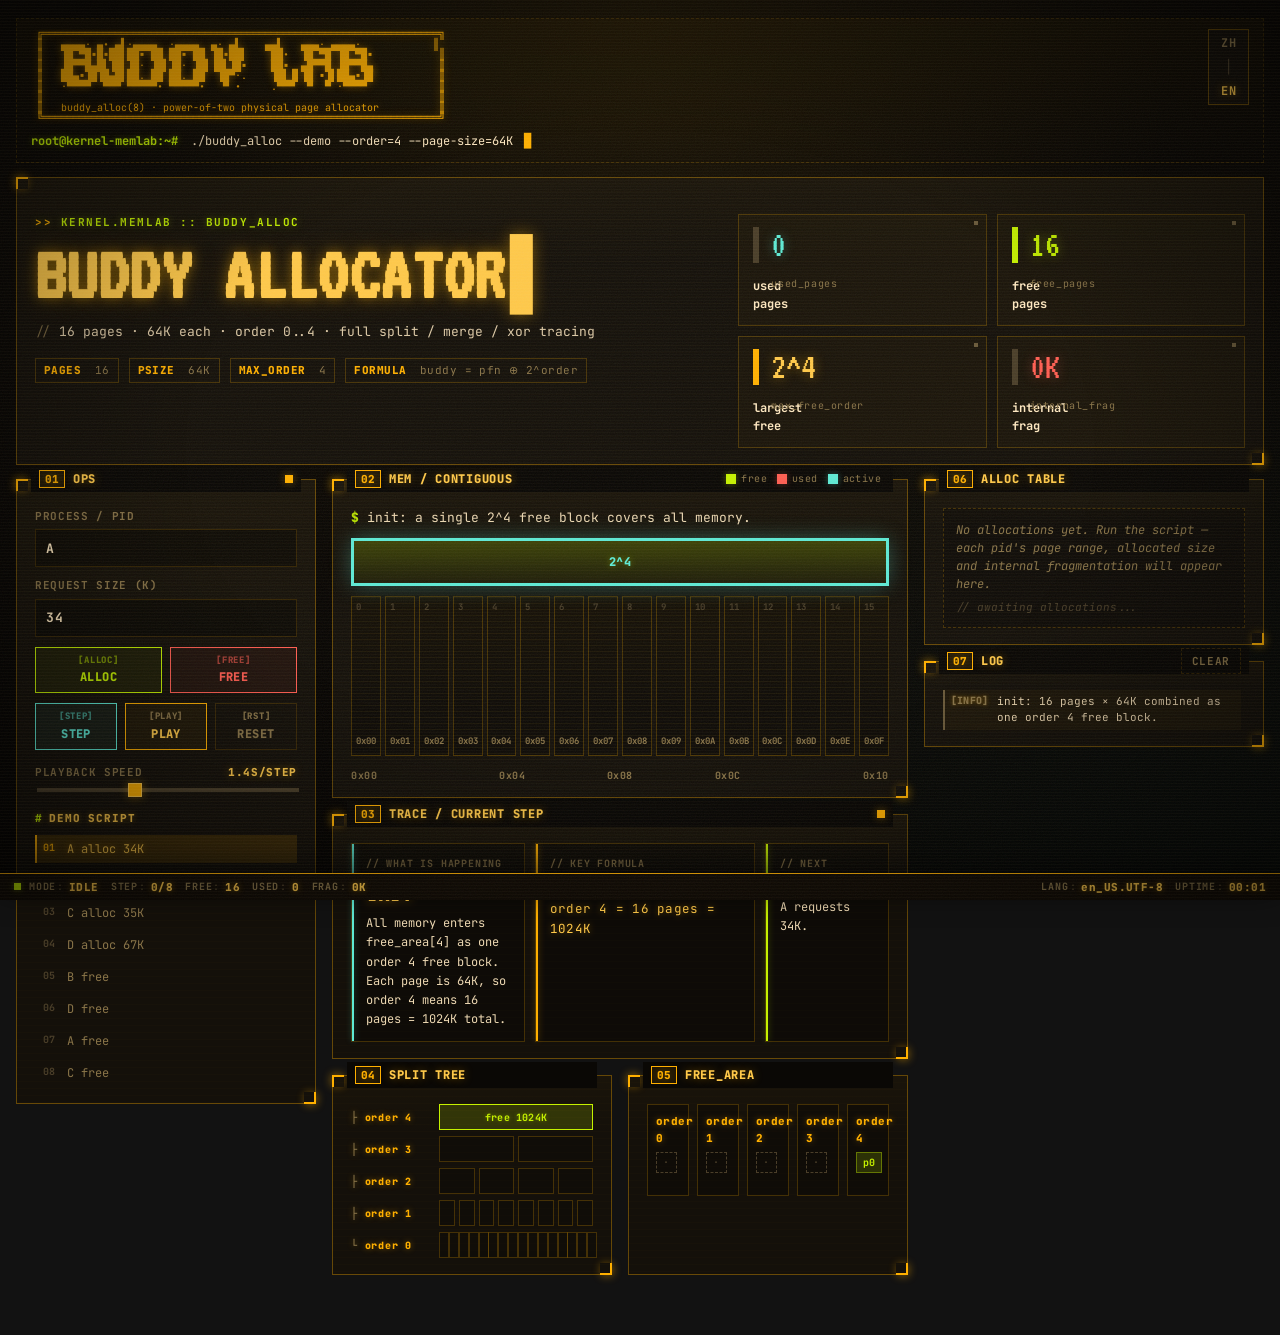
==== commit 50a25b5f: "Restyle web demo as amber CRT terminal and add zh/en i18n - new aesthetic: phosphor amber on warm-da" ====
--- a/index.html
+++ b/index.html
@@ -1,163 +1,258 @@
 <!doctype html>
-<html lang="zh-CN">
+<html lang="zh-CN" data-lang="zh">
   <head>
     <meta charset="utf-8">
     <meta name="viewport" content="width=device-width, initial-scale=1">
-    <title>Simple Buddy Allocator Demo</title>
+    <title data-i18n="title">Simple Buddy Allocator Demo</title>
+    <link rel="preconnect" href="https://fonts.googleapis.com">
+    <link rel="preconnect" href="https://fonts.gstatic.com" crossorigin>
+    <link href="https://fonts.googleapis.com/css2?family=JetBrains+Mono:wght@400;500;700;800&family=VT323&display=swap" rel="stylesheet">
     <link rel="stylesheet" href="styles.css">
   </head>
   <body>
+    <div class="crt-overlay" aria-hidden="true"></div>
+    <div class="crt-vignette" aria-hidden="true"></div>
+
     <main class="shell">
-      <header class="hero">
+      <!-- ════════════ BOOT BANNER ════════════ -->
+      <header class="banner" aria-label="boot banner">
+        <pre class="ascii" aria-hidden="true">
+ ╔══════════════════════════════════════════════════════════════════╗
+ ║   ▄▄▄▄· ▄• ▄▌·▄▄▄▄  ·▄▄▄▄  ▄· ▄▌    ▄▄▌   ▄▄▄· ▄▄▄▄·            ║
+ ║   ▐█ ▀█▪█▪██▌██▪ ██ ██▪ ██ ▐█▪██▌    ██•  ▐█ ▀█ ▐█ ▀█▪           ║
+ ║   ▐█▀▀█▄█▌▐█▌▐█· ▐█▌▐█· ▐█▌▐█▌▐█▪    ██▪  ▄█▀▀█ ▐█▀▀█▄           ║
+ ║   ██▄▪▐█▐█▄█▌██. ██ ██. ██  ▐█▀·.    ▐█▌▐▌▐█ ▪▐▌██▄▪▐█           ║
+ ║   ·▀▀▀▀  ▀▀▀ ▀▀▀▀▀• ▀▀▀▀▀•   ▀ •     .▀▀▀  ▀  ▀ ·▀▀▀▀            ║
+ ║                                                                  ║
+ ║   buddy_alloc(8) · power-of-two physical page allocator          ║
+ ╚══════════════════════════════════════════════════════════════════╝</pre>
+        <div class="banner-meta">
+          <span class="prompt">root@kernel-memlab:~#</span>
+          <span class="cmd">./buddy_alloc --demo --order=4 --page-size=64K</span>
+          <span class="cursor" aria-hidden="true">█</span>
+        </div>
+        <button class="lang-toggle" id="langToggle" type="button" aria-label="language">
+          <span class="lang-opt zh">ZH</span>
+          <span class="lang-sep">│</span>
+          <span class="lang-opt en">EN</span>
+        </button>
+      </header>
+
+      <!-- ════════════ HERO + STATS ════════════ -->
+      <section class="hero panel" data-section="00" data-section-name="HEADER">
         <div class="hero-copy">
-          <p class="eyebrow">kernel memory lab / buddy_alloc</p>
-          <h1>Buddy Allocator Debug Console</h1>
-          <p class="lede">16 pages · 64K/page · order 0..4 · split / merge / xor buddy tracing</p>
+          <p class="eyebrow" data-i18n="eyebrow">kernel.memlab :: buddy_alloc</p>
+          <h1 class="hero-title">
+            <span data-i18n="heroTitle">BUDDY ALLOCATOR DEBUG CONSOLE</span><span class="cursor blink">▌</span>
+          </h1>
+          <p class="lede" data-i18n="heroLede">16 pages · 64K/page · order 0..4 · split / merge / xor buddy tracing</p>
+          <ul class="badges" aria-hidden="true">
+            <li><b>PAGES</b> 16</li>
+            <li><b>PSIZE</b> 64K</li>
+            <li><b>MAX_ORDER</b> 4</li>
+            <li><b>FORMULA</b> buddy = pfn ⊕ 2^order</li>
+          </ul>
         </div>
-        <div class="stats" aria-label="内存状态摘要">
-          <div>
-            <span id="usedPages">0</span>
-            <small>已分配页</small>
-          </div>
-          <div>
-            <span id="freePages">16</span>
-            <small>空闲页</small>
-          </div>
-          <div>
-            <span id="largestBlock">2^4</span>
-            <small>最大空闲块</small>
-          </div>
-          <div>
-            <span id="wasteK">0K</span>
-            <small>内部碎片</small>
+        <div class="stats" aria-label="stats">
+          <div class="stat" data-tone="cyan">
+            <div class="stat-bar"><i></i></div>
+            <span id="usedPages" class="stat-num">0</span>
+            <small data-i18n="statUsedPages">已分配页</small>
+            <em>used_pages</em>
+          </div>
+          <div class="stat" data-tone="lime">
+            <div class="stat-bar"><i></i></div>
+            <span id="freePages" class="stat-num">16</span>
+            <small data-i18n="statFreePages">空闲页</small>
+            <em>free_pages</em>
+          </div>
+          <div class="stat" data-tone="amber">
+            <div class="stat-bar"><i></i></div>
+            <span id="largestBlock" class="stat-num">2^4</span>
+            <small data-i18n="statLargest">最大空闲块</small>
+            <em>max_free_order</em>
+          </div>
+          <div class="stat" data-tone="coral">
+            <div class="stat-bar"><i></i></div>
+            <span id="wasteK" class="stat-num">0K</span>
+            <small data-i18n="statWaste">内部碎片</small>
+            <em>internal_frag</em>
           </div>
         </div>
-      </header>
+      </section>
 
       <section class="workspace">
-        <aside class="panel controls" aria-label="操作控制">
-          <div class="panel-title">
-            <span>01</span>
-            <h2>操作</h2>
-          </div>
+        <!-- ════════════ 01 OPS ════════════ -->
+        <aside class="panel ctrl" data-section="01" data-section-name="OPS" aria-label="ops">
+          <div class="panel-head">
+            <h2><span class="panel-num">01</span> <span data-i18n="panelOps">OPS / 操作</span></h2>
+            <span class="dot" data-tone="amber"></span>
+          </div>
+
           <div class="control-grid">
             <label>
-              进程
-              <input id="processId" maxlength="1" value="A" aria-label="进程名">
+              <span data-i18n="labelPid">进程 / pid</span>
+              <input id="processId" maxlength="1" value="A" autocomplete="off">
             </label>
             <label>
-              申请大小 K
+              <span data-i18n="labelSize">申请大小 (K)</span>
               <input id="requestSize" type="number" min="1" max="1024" step="1" value="34">
             </label>
           </div>
+
           <div class="button-row">
-            <button id="allocateBtn" type="button">申请</button>
-            <button id="freeBtn" type="button">释放</button>
-          </div>
-          <div class="button-row secondary">
-            <button id="stepBtn" type="button">下一步</button>
-            <button id="playBtn" type="button">自动播放</button>
-            <button id="resetBtn" type="button">重置</button>
-          </div>
+            <button id="allocateBtn" type="button" data-tone="lime">
+              <span class="btn-tag">[ALLOC]</span><span data-i18n="btnAlloc">申请</span>
+            </button>
+            <button id="freeBtn" type="button" data-tone="coral">
+              <span class="btn-tag">[FREE]</span><span data-i18n="btnFree">释放</span>
+            </button>
+          </div>
+          <div class="button-row triple">
+            <button id="stepBtn" type="button" data-tone="cyan">
+              <span class="btn-tag">[STEP]</span><span data-i18n="btnStep">下一步</span>
+            </button>
+            <button id="playBtn" type="button" data-tone="amber">
+              <span class="btn-tag">[PLAY]</span><span id="playLabel" data-i18n="btnPlay">自动播放</span>
+            </button>
+            <button id="resetBtn" type="button" data-tone="ghost">
+              <span class="btn-tag">[RST]</span><span data-i18n="btnReset">重置</span>
+            </button>
+          </div>
+
           <label class="speed-control">
-            演示速度
+            <span class="speed-row">
+              <span data-i18n="labelSpeed">演示速度</span>
+              <span id="speedLabel">1.4s/step</span>
+            </span>
             <input id="speedRange" type="range" min="700" max="2600" step="100" value="1400">
-            <span id="speedLabel">1.4 秒/步</span>
           </label>
+
           <div class="script">
-            <h2>示例流程</h2>
+            <h3>
+              <span class="hash">#</span>
+              <span data-i18n="labelScript">示例流程 / script</span>
+            </h3>
             <ol id="scriptList"></ol>
           </div>
         </aside>
 
+        <!-- ════════════ MAIN STAGE ════════════ -->
         <section class="main-stage">
-          <section class="panel board" aria-label="内存布局">
-            <div class="board-head">
-              <div>
-                <div class="panel-title">
-                  <span>02</span>
-                  <h2>连续内存</h2>
-                </div>
-                <p id="message">初始状态：一个 2^4 空闲块覆盖全部内存。</p>
-              </div>
-              <div class="legend">
-                <span><i class="free"></i>空闲块</span>
-                <span><i class="used"></i>已分配</span>
-                <span><i class="active"></i>当前变化</span>
-              </div>
-            </div>
-            <div id="memory" class="memory" aria-label="内存页"></div>
-            <div class="scale" aria-hidden="true">
-              <span>页 0</span>
-              <span>4</span>
-              <span>8</span>
-              <span>12</span>
-              <span>16</span>
-            </div>
-          </section>
-
-          <section class="panel explainer" aria-label="当前步骤解说">
-            <div class="panel-title">
-              <span>03</span>
-              <h2>当前步骤解说</h2>
+
+          <!-- ━━━ 02 MEM ━━━ -->
+          <section class="panel board" data-section="02" data-section-name="MEM" aria-label="memory">
+            <div class="panel-head">
+              <h2><span class="panel-num">02</span> <span data-i18n="panelMem">MEM / 连续内存</span></h2>
+              <span class="legend">
+                <span class="lg"><i class="lg-free"></i><span data-i18n="legendFree">空闲块</span></span>
+                <span class="lg"><i class="lg-used"></i><span data-i18n="legendUsed">已分配</span></span>
+                <span class="lg"><i class="lg-active"></i><span data-i18n="legendActive">当前变化</span></span>
+              </span>
+            </div>
+            <p id="message" class="board-msg" data-i18n="initMsg">初始状态：一个 2^4 空闲块覆盖全部内存。</p>
+            <div id="memory" class="memory" aria-label="memory pages"></div>
+            <div class="addr-scale" aria-hidden="true">
+              <span>0x00</span><span>0x04</span><span>0x08</span><span>0x0C</span><span>0x10</span>
+            </div>
+          </section>
+
+          <!-- ━━━ 03 TRACE ━━━ -->
+          <section class="panel explainer" data-section="03" data-section-name="TRACE" aria-label="trace">
+            <div class="panel-head">
+              <h2><span class="panel-num">03</span> <span data-i18n="panelExplain">TRACE / 当前步骤</span></h2>
+              <span class="dot blink" data-tone="amber"></span>
             </div>
             <div class="explain-grid">
-              <article>
-                <small>正在发生</small>
-                <h3 id="explainTitle">初始化</h3>
-                <p id="explainBody">全部内存先作为一个 order 4 空闲块进入 free_area[4]。</p>
+              <article class="trace-cell" data-tone="cyan">
+                <small data-i18n="explainNow">// 正在发生</small>
+                <h3 id="explainTitle" data-i18n="initExplainTitle">初始化</h3>
+                <p id="explainBody" data-i18n="initExplainBody">全部内存先作为一个 order 4 空闲块进入 free_area[4]。</p>
               </article>
-              <article>
-                <small>关键公式</small>
+              <article class="trace-cell" data-tone="amber">
+                <small data-i18n="explainFormula">// 关键公式</small>
                 <code id="formula">block_pages = 2^order</code>
               </article>
-              <article>
-                <small>下一步</small>
-                <p id="nextAction">点击“下一步”或“自动播放”开始 A 进程申请 34K。</p>
+              <article class="trace-cell" data-tone="lime">
+                <small data-i18n="explainNext">// 下一步</small>
+                <p id="nextAction" data-i18n="initNext">点击"下一步"或"自动播放"开始 A 进程申请 34K。</p>
               </article>
             </div>
           </section>
 
-          <section class="lower-grid">
-            <section class="panel tree-panel" aria-label="分裂树">
-              <div class="panel-title">
-                <span>04</span>
-                <h2>分裂树</h2>
+          <div class="lower-grid">
+            <!-- ━━━ 04 SPLIT TREE ━━━ -->
+            <section class="panel tree-panel" data-section="04" data-section-name="TREE" aria-label="tree">
+              <div class="panel-head">
+                <h2><span class="panel-num">04</span> <span data-i18n="panelTree">SPLIT TREE / 分裂树</span></h2>
               </div>
               <div id="tree" class="tree"></div>
             </section>
 
-            <section class="panel areas" aria-label="Free Area">
-              <div class="panel-title">
-                <span>05</span>
-                <h2>Free Area</h2>
+            <!-- ━━━ 05 FREE_AREA ━━━ -->
+            <section class="panel areas" data-section="05" data-section-name="FREE_AREA" aria-label="free area">
+              <div class="panel-head">
+                <h2><span class="panel-num">05</span> <span data-i18n="panelArea">FREE_AREA</span></h2>
               </div>
               <div id="freeAreas" class="area-list"></div>
             </section>
-          </section>
+          </div>
         </section>
 
+        <!-- ════════════ SIDE COLUMN ════════════ -->
         <aside class="side-column">
-          <section class="panel allocation-panel" aria-label="已分配块">
-            <div class="panel-title">
-              <span>06</span>
-              <h2>已分配块</h2>
+          <section class="panel allocation-panel" data-section="06" data-section-name="ALLOC" aria-label="allocations">
+            <div class="panel-head">
+              <h2><span class="panel-num">06</span> <span data-i18n="panelAlloc">ALLOC TABLE / 已分配块</span></h2>
             </div>
             <div id="allocations" class="allocation-list"></div>
           </section>
 
-          <section class="panel log-panel" aria-label="操作记录">
-            <div class="log-head">
-              <div class="panel-title">
-                <span>07</span>
-                <h2>记录</h2>
-              </div>
-              <button id="clearLogBtn" type="button">清空</button>
+          <section class="panel log-panel" data-section="07" data-section-name="LOG" aria-label="log">
+            <div class="panel-head">
+              <h2><span class="panel-num">07</span> <span data-i18n="panelLog">LOG / 记录</span></h2>
+              <button id="clearLogBtn" type="button" class="ghost-btn">
+                <span data-i18n="btnClear">清空</span>
+              </button>
             </div>
             <div id="log" class="log"></div>
           </section>
         </aside>
       </section>
+
+      <!-- ════════════ STATUS BAR ════════════ -->
+      <footer class="statusbar" aria-label="status bar">
+        <span class="sb-cell sb-mode">
+          <i class="sb-led"></i>
+          <span class="sb-key">MODE</span>
+          <span class="sb-val" id="sbMode">IDLE</span>
+        </span>
+        <span class="sb-cell">
+          <span class="sb-key">STEP</span>
+          <span class="sb-val" id="sbStep">0/8</span>
+        </span>
+        <span class="sb-cell">
+          <span class="sb-key">FREE</span>
+          <span class="sb-val" id="sbFree">16</span>
+        </span>
+        <span class="sb-cell">
+          <span class="sb-key">USED</span>
+          <span class="sb-val" id="sbUsed">0</span>
+        </span>
+        <span class="sb-cell">
+          <span class="sb-key">FRAG</span>
+          <span class="sb-val" id="sbFrag">0K</span>
+        </span>
+        <span class="sb-spacer"></span>
+        <span class="sb-cell">
+          <span class="sb-key">LANG</span>
+          <span class="sb-val" id="sbLang">zh_CN.UTF-8</span>
+        </span>
+        <span class="sb-cell">
+          <span class="sb-key">UPTIME</span>
+          <span class="sb-val" id="sbUptime">00:00</span>
+        </span>
+      </footer>
     </main>
 
     <script src="app.js"></script>
--- a/styles.css
+++ b/styles.css
@@ -1,818 +1,1222 @@
+/* ════════════════════════════════════════════════════════════════════
+   BUDDY ALLOCATOR :: kernel.memlab amber CRT theme
+   typography  : VT323 (display) + JetBrains Mono (body/code)
+   palette     : warm-dark + phosphor amber + lime/coral/cyan accents
+   chrome      : btop-style cornered panels, scanlines, vignette
+═══════════════════════════════════════════════════════════════════ */
+
 :root {
   color-scheme: dark;
-  --bg: #070b0f;
-  --panel: rgba(10, 18, 24, 0.92);
-  --panel-strong: rgba(8, 13, 18, 0.98);
-  --ink: #d7fff4;
-  --muted: #7aa69b;
-  --line: rgba(85, 255, 210, 0.22);
-  --free: #36f29a;
-  --free-soft: rgba(54, 242, 154, 0.14);
-  --used: #ff5f6d;
-  --used-soft: rgba(255, 95, 109, 0.15);
-  --active: #55d6ff;
-  --active-soft: rgba(85, 214, 255, 0.14);
-  --warn: #ffd166;
-  --warn-soft: rgba(255, 209, 102, 0.14);
-  --shadow: 0 22px 60px rgba(0, 0, 0, 0.38), 0 0 34px rgba(54, 242, 154, 0.08);
-  --mono: "JetBrains Mono", "SFMono-Regular", Consolas, "Liberation Mono", Menlo, monospace;
-  --sans: Inter, ui-sans-serif, system-ui, -apple-system, BlinkMacSystemFont, "Segoe UI", sans-serif;
-}
-
-* {
-  box-sizing: border-box;
-}
+
+  /* ─── surface ─── */
+  --bg:          #0a0805;
+  --bg-warm:     #120c05;
+  --panel:       #14100a;
+  --panel-tint:  rgba(255, 176, 0, 0.025);
+  --panel-edge:  rgba(255, 176, 0, 0.34);
+  --panel-edge-soft: rgba(255, 176, 0, 0.16);
+  --rule:        rgba(255, 176, 0, 0.22);
+
+  /* ─── ink ─── */
+  --ink:         #ffe9c1;
+  --paper:       #fff5dc;
+  --muted:       #8a7549;
+  --muted-2:     #6a5a3a;
+  --dim:         #4a3e29;
+
+  /* ─── phosphor primary ─── */
+  --amber:       #ffb000;
+  --amber-bright:#ffc94a;
+  --amber-soft:  rgba(255, 176, 0, 0.16);
+  --amber-glow:  rgba(255, 176, 0, 0.42);
+
+  /* ─── accents ─── */
+  --lime:        #c5f100;
+  --lime-soft:   rgba(197, 241, 0, 0.16);
+  --lime-glow:   rgba(197, 241, 0, 0.36);
+
+  --coral:       #ff5e52;
+  --coral-soft:  rgba(255, 94, 82, 0.16);
+  --coral-glow:  rgba(255, 94, 82, 0.36);
+
+  --cyan:        #5eead4;
+  --cyan-soft:   rgba(94, 234, 212, 0.16);
+  --cyan-glow:   rgba(94, 234, 212, 0.36);
+
+  --crit:        #ff2966;
+  --crit-soft:   rgba(255, 41, 102, 0.16);
+
+  /* ─── type ─── */
+  --display: "VT323", ui-monospace, "Courier New", monospace;
+  --mono:    "JetBrains Mono", ui-monospace, "SFMono-Regular", Menlo, monospace;
+
+  /* ─── motion ─── */
+  --ease-snap: cubic-bezier(0.2, 0.8, 0.2, 1);
+}
+
+* { box-sizing: border-box; }
+html, body { margin: 0; padding: 0; }
 
 body {
-  margin: 0;
   min-height: 100vh;
+  color: var(--ink);
+  font-family: var(--mono);
+  font-size: 13px;
+  line-height: 1.5;
   background:
-    linear-gradient(rgba(255, 255, 255, 0.025) 1px, transparent 1px),
-    linear-gradient(90deg, rgba(255, 255, 255, 0.025) 1px, transparent 1px),
-    radial-gradient(circle at 20% 0%, rgba(54, 242, 154, 0.13), transparent 28%),
-    radial-gradient(circle at 100% 18%, rgba(85, 214, 255, 0.12), transparent 26%),
-    #070b0f;
-  background-size: 22px 22px, 22px 22px, auto, auto, auto;
-  color: var(--ink);
-  font-family: var(--sans);
-}
-
+    radial-gradient(ellipse at 50% 0%, rgba(255, 176, 0, 0.06), transparent 60%),
+    radial-gradient(ellipse at 100% 100%, rgba(94, 234, 212, 0.04), transparent 50%),
+    linear-gradient(180deg, #0c0905 0%, #060402 100%);
+  background-attachment: fixed;
+  overflow-x: hidden;
+}
+
+/* ─── CRT scanlines + vignette overlays ─── */
+.crt-overlay {
+  position: fixed;
+  inset: 0;
+  pointer-events: none;
+  z-index: 100;
+  background: repeating-linear-gradient(
+    180deg,
+    rgba(255, 220, 140, 0.025) 0px,
+    rgba(255, 220, 140, 0.025) 1px,
+    transparent 1px,
+    transparent 3px
+  );
+  mix-blend-mode: screen;
+}
+.crt-vignette {
+  position: fixed;
+  inset: 0;
+  pointer-events: none;
+  z-index: 99;
+  background:
+    radial-gradient(ellipse at center, transparent 50%, rgba(0, 0, 0, 0.55) 100%);
+}
+
+/* subtle grain via SVG noise */
 body::before {
   content: "";
   position: fixed;
   inset: 0;
   pointer-events: none;
-  background: repeating-linear-gradient(
-    180deg,
-    rgba(255, 255, 255, 0.035),
-    rgba(255, 255, 255, 0.035) 1px,
-    transparent 1px,
-    transparent 5px
-  );
-  opacity: 0.18;
-  z-index: 10;
-}
-
-button,
-input {
-  font: inherit;
-}
-
-h1,
-h2,
-h3,
-p {
+  z-index: 98;
+  opacity: 0.06;
+  background-image: url("data:image/svg+xml;utf8,<svg xmlns='http://www.w3.org/2000/svg' width='200' height='200'><filter id='n'><feTurbulence type='fractalNoise' baseFrequency='0.85' numOctaves='2' stitchTiles='stitch'/></filter><rect width='100%25' height='100%25' filter='url(%23n)'/></svg>");
+}
+
+/* ════════════ shell ════════════ */
+.shell {
+  width: min(1480px, calc(100vw - 32px));
+  margin: 0 auto;
+  padding: 18px 0 60px;
+  position: relative;
+  z-index: 1;
+}
+
+button, input { font: inherit; color: inherit; }
+h1, h2, h3, h4, p, ol, ul, pre { margin: 0; padding: 0; }
+ol, ul { list-style: none; }
+
+/* ════════════ boot banner ════════════ */
+.banner {
+  position: relative;
+  margin-bottom: 14px;
+  padding: 10px 14px 12px;
+  border: 1px dashed var(--panel-edge-soft);
+  background: linear-gradient(180deg, rgba(255, 176, 0, 0.04), transparent);
+  animation: bootIn 0.7s var(--ease-snap);
+}
+.ascii {
+  color: var(--amber);
+  font-family: var(--mono);
+  font-size: 10px;
+  line-height: 1.05;
+  letter-spacing: 0;
+  text-shadow: 0 0 8px var(--amber-glow);
+  white-space: pre;
+  overflow-x: auto;
   margin: 0;
 }
-
-.shell {
-  width: min(1440px, calc(100vw - 32px));
-  margin: 0 auto;
-  padding: 24px 0 28px;
-}
-
-.hero {
-  display: grid;
-  grid-template-columns: minmax(0, 1fr) minmax(360px, 520px);
-  gap: 16px;
-  align-items: stretch;
-  margin-bottom: 16px;
-}
-
-.hero-copy,
-.stats div,
+.banner-meta {
+  margin-top: 8px;
+  font-family: var(--mono);
+  font-size: 12px;
+  color: var(--muted);
+}
+.banner-meta .prompt { color: var(--lime); font-weight: 700; text-shadow: 0 0 6px var(--lime-glow); }
+.banner-meta .cmd { color: var(--ink); margin-left: 6px; }
+.banner-meta .cursor {
+  display: inline-block;
+  margin-left: 4px;
+  color: var(--amber);
+  animation: blink 1.05s steps(2, jump-none) infinite;
+}
+
+/* lang toggle in banner top-right */
+.lang-toggle {
+  position: absolute;
+  top: 10px;
+  right: 14px;
+  display: inline-flex;
+  align-items: center;
+  gap: 6px;
+  border: 1px solid var(--panel-edge);
+  background: var(--panel);
+  padding: 4px 10px;
+  font-family: var(--mono);
+  font-size: 12px;
+  font-weight: 700;
+  color: var(--muted);
+  cursor: pointer;
+  letter-spacing: 0.04em;
+  transition: border-color 160ms, color 160ms;
+}
+.lang-toggle:hover { border-color: var(--amber); color: var(--amber-bright); }
+.lang-toggle .lang-opt { padding: 0 2px; transition: color 160ms, text-shadow 160ms; }
+.lang-toggle .lang-sep { color: var(--dim); }
+[data-lang="zh"] .lang-toggle .lang-opt.zh,
+[data-lang="en"] .lang-toggle .lang-opt.en {
+  color: var(--amber-bright);
+  text-shadow: 0 0 8px var(--amber-glow);
+}
+
+/* ════════════ panel chrome (btop-style) ════════════ */
 .panel {
   position: relative;
-  border: 1px solid var(--line);
-  border-radius: 8px;
-  background: linear-gradient(180deg, rgba(12, 24, 31, 0.96), rgba(7, 12, 17, 0.94));
-  box-shadow: var(--shadow);
-  overflow: hidden;
-}
-
-.hero-copy::before,
-.stats div::before,
-.panel::before {
+  padding: 28px 18px 16px;
+  background: var(--panel);
+  background-image:
+    linear-gradient(180deg, var(--panel-tint), transparent 30%),
+    repeating-linear-gradient(
+      180deg,
+      transparent 0px,
+      transparent 6px,
+      rgba(255, 176, 0, 0.012) 6px,
+      rgba(255, 176, 0, 0.012) 7px
+    );
+  border: 1px solid var(--panel-edge);
+  animation: panelIn 0.5s var(--ease-snap) backwards;
+}
+
+/* corner glyphs */
+.panel::before,
+.panel::after {
   content: "";
   position: absolute;
-  inset: 0;
+  width: 10px;
+  height: 10px;
   pointer-events: none;
-  border-top: 1px solid rgba(215, 255, 244, 0.18);
-  background: linear-gradient(90deg, rgba(54, 242, 154, 0.08), transparent 32%, rgba(85, 214, 255, 0.06));
-}
-
+}
+.panel::before {
+  top: -1px;
+  left: -1px;
+  border-top: 2px solid var(--amber);
+  border-left: 2px solid var(--amber);
+  box-shadow: -1px -1px 8px rgba(255, 176, 0, 0.45);
+}
+.panel::after {
+  bottom: -1px;
+  right: -1px;
+  border-bottom: 2px solid var(--amber);
+  border-right: 2px solid var(--amber);
+  box-shadow: 1px 1px 8px rgba(255, 176, 0, 0.45);
+}
+
+/* opposite corners — drawn via panel-head pseudo */
+.panel-head {
+  position: absolute;
+  top: -1px;
+  left: 14px;
+  right: 14px;
+  height: 26px;
+  display: flex;
+  align-items: center;
+  justify-content: space-between;
+  gap: 12px;
+  padding: 0 8px;
+  background: var(--bg);
+  z-index: 2;
+  transform: translateY(-50%);
+}
+.panel-head h2 {
+  display: inline-flex;
+  align-items: baseline;
+  gap: 8px;
+  color: var(--amber-bright);
+  font-family: var(--mono);
+  font-size: 12px;
+  font-weight: 800;
+  letter-spacing: 0.06em;
+  text-transform: uppercase;
+  text-shadow: 0 0 10px var(--amber-glow);
+  white-space: nowrap;
+}
+.panel-num {
+  display: inline-grid;
+  place-items: center;
+  min-width: 22px;
+  height: 18px;
+  padding: 0 5px;
+  border: 1px solid var(--amber);
+  color: var(--amber);
+  background: rgba(255, 176, 0, 0.08);
+  font-size: 11px;
+  font-weight: 800;
+  letter-spacing: 0;
+}
+
+/* corner glyph for panel-head right side (decorative) */
+.panel[data-section]::before { content: ""; }
+.panel[data-section-name]::before { content: ""; }
+
+/* small status dot */
+.dot {
+  display: inline-block;
+  width: 8px;
+  height: 8px;
+  border-radius: 0;
+  background: var(--amber);
+  box-shadow: 0 0 8px var(--amber-glow);
+}
+.dot[data-tone="amber"] { background: var(--amber); box-shadow: 0 0 8px var(--amber-glow); }
+.dot[data-tone="lime"] { background: var(--lime); box-shadow: 0 0 8px var(--lime-glow); }
+.dot[data-tone="cyan"] { background: var(--cyan); box-shadow: 0 0 8px var(--cyan-glow); }
+.dot[data-tone="coral"] { background: var(--coral); box-shadow: 0 0 8px var(--coral-glow); }
+.dot.blink { animation: dotBlink 1.4s ease-in-out infinite; }
+
+/* ════════════ hero ════════════ */
+.hero {
+  display: grid;
+  grid-template-columns: minmax(0, 1.15fr) minmax(360px, 0.85fr);
+  gap: 18px;
+  margin-bottom: 14px;
+  align-items: stretch;
+}
 .hero-copy {
-  min-height: 180px;
   display: flex;
   flex-direction: column;
+  gap: 10px;
+  padding-top: 8px;
+}
+.eyebrow {
+  color: var(--lime);
+  font-family: var(--mono);
+  font-size: 11px;
+  font-weight: 700;
+  letter-spacing: 0.14em;
+  text-transform: uppercase;
+  text-shadow: 0 0 8px var(--lime-glow);
+}
+.eyebrow::before { content: ">> "; color: var(--amber); }
+.hero-title {
+  font-family: var(--display);
+  font-size: clamp(40px, 6vw, 78px);
+  line-height: 0.92;
+  letter-spacing: 0.005em;
+  color: var(--amber-bright);
+  text-shadow:
+    0 0 12px var(--amber-glow),
+    0 0 28px rgba(255, 176, 0, 0.22);
+  text-transform: uppercase;
+}
+.cursor.blink {
+  display: inline-block;
+  color: var(--amber-bright);
+  animation: blink 0.9s steps(2, jump-none) infinite;
+  margin-left: 4px;
+  text-shadow: 0 0 16px var(--amber-glow);
+}
+.lede {
+  max-width: 720px;
+  color: var(--ink);
+  font-family: var(--mono);
+  font-size: 13px;
+  line-height: 1.65;
+  opacity: 0.86;
+}
+.lede::before { content: "// "; color: var(--muted); }
+.badges {
+  display: flex;
+  flex-wrap: wrap;
+  gap: 10px;
+  margin-top: 6px;
+}
+.badges li {
+  font-family: var(--mono);
+  font-size: 11px;
+  color: var(--muted);
+  border: 1px solid var(--rule);
+  padding: 3px 8px;
+  letter-spacing: 0.04em;
+}
+.badges b {
+  color: var(--amber);
+  font-weight: 800;
+  margin-right: 6px;
+}
+
+/* stats grid */
+.stats {
+  display: grid;
+  grid-template-columns: 1fr 1fr;
+  gap: 10px;
+  padding-top: 8px;
+}
+.stat {
+  position: relative;
+  display: grid;
+  grid-template-columns: 6px minmax(0, 1fr);
+  gap: 12px;
+  padding: 12px 14px;
+  background: rgba(255, 176, 0, 0.025);
+  border: 1px solid var(--rule);
+}
+.stat-bar {
+  background: var(--dim);
+  position: relative;
+  overflow: hidden;
+}
+.stat-bar i {
+  display: block;
+  width: 100%;
+  height: 100%;
+  background: var(--amber);
+  box-shadow: 0 0 10px var(--amber-glow);
+}
+.stat[data-tone="lime"] .stat-bar i { background: var(--lime); box-shadow: 0 0 10px var(--lime-glow); }
+.stat[data-tone="coral"] .stat-bar i { background: var(--coral); box-shadow: 0 0 10px var(--coral-glow); }
+.stat[data-tone="cyan"] .stat-bar i { background: var(--cyan); box-shadow: 0 0 10px var(--cyan-glow); }
+
+.stat-num {
+  display: block;
+  font-family: var(--display);
+  font-size: 38px;
+  line-height: 0.95;
+  color: var(--amber-bright);
+  text-shadow: 0 0 12px var(--amber-glow);
+}
+.stat[data-tone="lime"] .stat-num { color: var(--lime); text-shadow: 0 0 12px var(--lime-glow); }
+.stat[data-tone="coral"] .stat-num { color: var(--coral); text-shadow: 0 0 12px var(--coral-glow); }
+.stat[data-tone="cyan"] .stat-num { color: var(--cyan); text-shadow: 0 0 12px var(--cyan-glow); }
+.stat small {
+  display: block;
+  margin-top: 2px;
+  color: var(--ink);
+  font-family: var(--mono);
+  font-size: 12px;
+  font-weight: 700;
+}
+.stat em {
+  display: block;
+  margin-top: 1px;
+  color: var(--muted);
+  font-family: var(--mono);
+  font-size: 10px;
+  font-style: normal;
+  letter-spacing: 0.06em;
+  text-transform: lowercase;
+}
+.stat::after {
+  content: "";
+  position: absolute;
+  top: 6px;
+  right: 8px;
+  width: 4px;
+  height: 4px;
+  background: var(--muted-2);
+}
+
+/* ════════════ workspace grid ════════════ */
+.workspace {
+  display: grid;
+  grid-template-columns: 300px minmax(0, 1fr) 340px;
+  gap: 16px;
+  align-items: start;
+}
+.main-stage,
+.side-column {
+  display: grid;
+  gap: 16px;
+  min-width: 0;
+}
+
+/* ════════════ controls (01) ════════════ */
+.control-grid {
+  display: grid;
+  gap: 10px;
+}
+label {
+  display: grid;
+  gap: 5px;
+  color: var(--muted);
+  font-family: var(--mono);
+  font-size: 11px;
+  font-weight: 700;
+  letter-spacing: 0.06em;
+  text-transform: uppercase;
+}
+input {
+  height: 38px;
+  padding: 0 10px;
+  border: 1px solid var(--panel-edge-soft);
+  background: rgba(0, 0, 0, 0.36);
+  color: var(--ink);
+  outline: none;
+  font-family: var(--mono);
+  font-size: 13px;
+  font-weight: 700;
+  letter-spacing: 0.04em;
+}
+input::placeholder { color: var(--muted-2); }
+input:focus {
+  border-color: var(--amber);
+  box-shadow: inset 0 0 0 1px var(--amber-soft), 0 0 12px rgba(255, 176, 0, 0.2);
+}
+
+.button-row {
+  display: grid;
+  grid-template-columns: 1fr 1fr;
+  gap: 8px;
+  margin-top: 10px;
+}
+.button-row.triple { grid-template-columns: 1fr 1fr 1fr; }
+
+button {
+  display: inline-flex;
+  flex-direction: column;
+  align-items: stretch;
   justify-content: center;
-  padding: 26px;
-}
-
-.eyebrow {
-  margin-bottom: 10px;
-  color: var(--free);
+  gap: 1px;
+  min-height: 44px;
+  padding: 6px 8px;
+  border: 1px solid var(--amber);
+  background: rgba(255, 176, 0, 0.05);
+  color: var(--amber-bright);
   font-family: var(--mono);
   font-size: 12px;
+  font-weight: 800;
+  letter-spacing: 0.04em;
+  text-transform: uppercase;
+  cursor: pointer;
+  transition: background 140ms, transform 80ms, box-shadow 140ms;
+  text-align: center;
+}
+button .btn-tag {
+  display: block;
+  font-size: 9px;
+  font-weight: 800;
+  letter-spacing: 0.08em;
+  color: var(--muted);
+}
+button:hover {
+  background: rgba(255, 176, 0, 0.13);
+  box-shadow: 0 0 14px rgba(255, 176, 0, 0.22), inset 0 0 0 1px var(--amber);
+}
+button:active { transform: translateY(1px); }
+button:disabled {
+  border-color: var(--dim);
+  background: rgba(255, 255, 255, 0.02);
+  color: var(--muted-2);
+  cursor: not-allowed;
+  box-shadow: none;
+}
+button:disabled .btn-tag { color: var(--dim); }
+
+button[data-tone="lime"] {
+  border-color: var(--lime);
+  color: var(--lime);
+  background: rgba(197, 241, 0, 0.06);
+}
+button[data-tone="lime"] .btn-tag { color: rgba(197, 241, 0, 0.55); }
+button[data-tone="lime"]:hover { background: rgba(197, 241, 0, 0.13); box-shadow: 0 0 14px var(--lime-glow); }
+
+button[data-tone="coral"] {
+  border-color: var(--coral);
+  color: var(--coral);
+  background: rgba(255, 94, 82, 0.06);
+}
+button[data-tone="coral"] .btn-tag { color: rgba(255, 94, 82, 0.6); }
+button[data-tone="coral"]:hover { background: rgba(255, 94, 82, 0.13); box-shadow: 0 0 14px var(--coral-glow); }
+
+button[data-tone="cyan"] {
+  border-color: var(--cyan);
+  color: var(--cyan);
+  background: rgba(94, 234, 212, 0.06);
+}
+button[data-tone="cyan"] .btn-tag { color: rgba(94, 234, 212, 0.6); }
+button[data-tone="cyan"]:hover { background: rgba(94, 234, 212, 0.13); box-shadow: 0 0 14px var(--cyan-glow); }
+
+button[data-tone="ghost"] {
+  border-color: var(--panel-edge-soft);
+  color: var(--muted);
+  background: transparent;
+}
+button[data-tone="ghost"]:hover { color: var(--ink); border-color: var(--ink); background: rgba(255, 255, 255, 0.03); box-shadow: none; }
+
+.ghost-btn {
+  min-height: 26px;
+  padding: 0 10px;
+  border: 1px dashed var(--panel-edge-soft);
+  background: transparent;
+  color: var(--muted);
+  font-size: 11px;
+  font-weight: 700;
+  letter-spacing: 0.06em;
+}
+.ghost-btn:hover {
+  background: rgba(255, 176, 0, 0.06);
+  border-color: var(--amber);
+  border-style: solid;
+  color: var(--amber-bright);
+  box-shadow: none;
+}
+
+.speed-control {
+  display: grid;
+  gap: 6px;
+  margin-top: 14px;
+  text-transform: none;
+}
+.speed-row {
+  display: flex;
+  justify-content: space-between;
+  align-items: baseline;
+  font-size: 11px;
+  letter-spacing: 0.06em;
+  text-transform: uppercase;
+}
+.speed-row span:last-child {
+  color: var(--amber-bright);
+  font-family: var(--mono);
+  font-weight: 800;
+  text-shadow: 0 0 8px var(--amber-glow);
+}
+.speed-control input[type="range"] {
+  -webkit-appearance: none;
+  appearance: none;
+  width: 100%;
+  height: 4px;
+  background: var(--dim);
+  border: none;
+  padding: 0;
+  cursor: pointer;
+}
+.speed-control input[type="range"]::-webkit-slider-thumb {
+  -webkit-appearance: none;
+  appearance: none;
+  width: 14px;
+  height: 14px;
+  background: var(--amber);
+  border: 1px solid var(--amber-bright);
+  cursor: pointer;
+  box-shadow: 0 0 10px var(--amber-glow);
+  border-radius: 0;
+}
+.speed-control input[type="range"]::-moz-range-thumb {
+  width: 14px;
+  height: 14px;
+  background: var(--amber);
+  border: 1px solid var(--amber-bright);
+  cursor: pointer;
+  border-radius: 0;
+}
+
+/* script list */
+.script { margin-top: 16px; }
+.script h3 {
+  display: flex;
+  align-items: center;
+  gap: 6px;
+  color: var(--amber-bright);
+  font-family: var(--mono);
+  font-size: 11px;
   font-weight: 800;
   letter-spacing: 0.08em;
   text-transform: uppercase;
-  text-shadow: 0 0 14px rgba(54, 242, 154, 0.5);
-}
-
-.eyebrow::before {
-  content: "$ ";
-  color: var(--warn);
-}
-
-h1 {
-  max-width: 860px;
-  font-family: var(--mono);
-  font-size: clamp(34px, 4.8vw, 62px);
-  line-height: 1.02;
-  letter-spacing: 0;
-  text-shadow: 0 0 24px rgba(85, 214, 255, 0.22);
-}
-
-.lede {
-  max-width: 760px;
-  margin-top: 14px;
-  color: var(--muted);
-  font-family: var(--mono);
-  font-size: 14px;
-  line-height: 1.7;
-}
-
-h2,
-h3 {
-  font-family: var(--mono);
-  letter-spacing: 0;
-}
-
-h2 {
-  font-size: 15px;
-  line-height: 1.2;
-}
-
-h3 {
-  color: #f0fffb;
-  font-size: 21px;
-  line-height: 1.2;
-}
-
-.stats {
-  display: grid;
-  grid-template-columns: repeat(2, minmax(0, 1fr));
-  gap: 10px;
-}
-
-.stats div {
-  min-height: 84px;
-  padding: 14px 16px;
-}
-
-.stats span {
-  display: block;
-  color: var(--active);
-  font-family: var(--mono);
-  font-size: 28px;
-  font-weight: 850;
-  text-shadow: 0 0 18px rgba(85, 214, 255, 0.32);
-}
-
-.stats small {
-  color: var(--muted);
-  font-family: var(--mono);
-}
-
-.workspace {
-  display: grid;
-  grid-template-columns: 290px minmax(0, 1fr) 340px;
-  gap: 16px;
-  align-items: start;
-}
-
-.panel {
-  padding: 16px;
-}
-
-.main-stage,
-.side-column {
-  display: grid;
-  gap: 16px;
-}
-
-.panel-title {
+  margin-bottom: 8px;
+  text-shadow: 0 0 6px var(--amber-glow);
+}
+.script .hash { color: var(--lime); }
+.script ol {
+  display: grid;
+  gap: 4px;
+  font-family: var(--mono);
+  font-size: 12px;
+  color: var(--muted);
+  counter-reset: script;
+}
+.script li {
+  counter-increment: script;
+  padding: 5px 8px 5px 30px;
   position: relative;
-  z-index: 1;
-  display: flex;
-  align-items: center;
-  gap: 8px;
-}
-
-.panel-title span {
-  display: inline-grid;
-  place-items: center;
-  width: 32px;
-  height: 24px;
-  border: 1px solid rgba(85, 214, 255, 0.35);
-  border-radius: 5px;
-  color: var(--active);
-  background: var(--active-soft);
-  font-family: var(--mono);
-  font-size: 12px;
-  font-weight: 850;
-}
-
-.control-grid {
-  position: relative;
-  z-index: 1;
-  display: grid;
-  gap: 12px;
-  margin-top: 16px;
-}
-
-label {
-  display: grid;
-  gap: 6px;
-  color: var(--muted);
-  font-family: var(--mono);
-  font-size: 12px;
-  font-weight: 750;
-  text-transform: uppercase;
-}
-
-input {
-  width: 100%;
-  height: 40px;
-  border: 1px solid rgba(85, 214, 255, 0.3);
-  border-radius: 6px;
-  padding: 0 10px;
+  border-left: 2px solid transparent;
+  transition: all 160ms;
+}
+.script li::before {
+  content: counter(script, decimal-leading-zero);
+  position: absolute;
+  left: 6px;
+  top: 5px;
+  color: var(--dim);
+  font-size: 10px;
+  font-weight: 700;
+}
+.script li.active {
+  color: var(--amber-bright);
+  background: var(--amber-soft);
+  border-left-color: var(--amber);
+  text-shadow: 0 0 6px var(--amber-glow);
+}
+.script li.active::before { color: var(--amber); }
+.script li.done {
+  color: var(--lime);
+  opacity: 0.85;
+}
+.script li.done::before { color: var(--lime); }
+.script li.done::after {
+  content: " [OK]";
+  font-size: 10px;
+  color: var(--lime);
+}
+
+/* ════════════ board (02 MEM) ════════════ */
+.board { padding-bottom: 14px; }
+.board-msg {
+  margin: 0 0 12px;
   color: var(--ink);
-  background: rgba(0, 0, 0, 0.32);
-  outline: none;
-}
-
-input:focus {
-  border-color: var(--active);
-  box-shadow: 0 0 0 3px rgba(85, 214, 255, 0.12);
-}
-
-.button-row {
-  position: relative;
-  z-index: 1;
-  display: grid;
-  grid-template-columns: 1fr 1fr;
-  gap: 8px;
-  margin-top: 12px;
-}
-
-.button-row.secondary {
-  grid-template-columns: 1fr 1fr 1fr;
-}
-
-button {
-  min-height: 40px;
-  border: 1px solid rgba(54, 242, 154, 0.45);
-  border-radius: 6px;
-  padding: 0 12px;
-  color: #04120d;
-  background: linear-gradient(180deg, #45f7a4, #22c97c);
-  cursor: pointer;
-  font-family: var(--mono);
-  font-size: 13px;
-  font-weight: 850;
-  box-shadow: 0 0 18px rgba(54, 242, 154, 0.18);
-}
-
-button:hover {
-  filter: brightness(1.08);
-}
-
-button:disabled {
-  border-color: rgba(122, 166, 155, 0.24);
-  color: rgba(122, 166, 155, 0.54);
-  background: rgba(122, 166, 155, 0.08);
-  box-shadow: none;
-  cursor: not-allowed;
-}
-
-.secondary button,
-.log-head button {
-  border-color: rgba(85, 214, 255, 0.28);
-  color: var(--active);
-  background: rgba(85, 214, 255, 0.09);
-  box-shadow: none;
-}
-
-.speed-control {
-  position: relative;
-  z-index: 1;
-  margin-top: 14px;
-}
-
-.speed-control input {
-  height: 24px;
-  padding: 0;
-  accent-color: var(--free);
-}
-
-.speed-control span {
-  color: var(--ink);
-  font-size: 13px;
-  font-weight: 800;
-}
-
-.script {
-  position: relative;
-  z-index: 1;
-  margin-top: 18px;
-}
-
-.script ol {
-  display: grid;
-  gap: 8px;
-  margin: 10px 0 0;
-  padding-left: 20px;
-  color: var(--muted);
-  font-family: var(--mono);
-  font-size: 13px;
-}
-
-.script li {
-  padding-left: 2px;
-}
-
-.script li.active {
-  color: var(--warn);
-  font-weight: 850;
-}
-
-.script li.done {
-  color: var(--free);
-}
-
-.board-head,
-.log-head {
-  position: relative;
-  z-index: 1;
-  display: flex;
-  align-items: flex-start;
-  justify-content: space-between;
-  gap: 16px;
-  margin-bottom: 16px;
-}
-
-.board-head p {
-  margin-top: 8px;
-  color: var(--muted);
   font-family: var(--mono);
   font-size: 13px;
   line-height: 1.55;
+  opacity: 0.92;
+}
+.board-msg::before {
+  content: "$ ";
+  color: var(--lime);
+  font-weight: 800;
 }
 
 .legend {
-  display: flex;
-  flex-wrap: wrap;
-  gap: 10px;
-  color: var(--muted);
-  font-family: var(--mono);
-  font-size: 12px;
-  white-space: nowrap;
-}
-
-.legend span {
   display: inline-flex;
   align-items: center;
-  gap: 6px;
-}
-
-.legend i {
+  gap: 10px;
+  padding: 0 4px;
+}
+.lg {
+  display: inline-flex;
+  align-items: center;
+  gap: 5px;
+  font-size: 10px;
+  color: var(--muted);
+  font-family: var(--mono);
+  letter-spacing: 0.04em;
+}
+.lg i {
   width: 10px;
   height: 10px;
-  border-radius: 2px;
-}
-
-.legend .free {
-  background: var(--free);
-  box-shadow: 0 0 12px rgba(54, 242, 154, 0.5);
-}
-
-.legend .used {
-  background: var(--used);
-  box-shadow: 0 0 12px rgba(255, 95, 109, 0.46);
-}
-
-.legend .active {
-  background: var(--active);
-  box-shadow: 0 0 12px rgba(85, 214, 255, 0.46);
-}
+  display: inline-block;
+}
+.lg-free { background: var(--lime); box-shadow: 0 0 6px var(--lime-glow); }
+.lg-used { background: var(--coral); box-shadow: 0 0 6px var(--coral-glow); }
+.lg-active { background: var(--cyan); box-shadow: 0 0 6px var(--cyan-glow); }
 
 .memory {
   position: relative;
-  z-index: 1;
   display: grid;
   grid-template-columns: repeat(16, minmax(0, 1fr));
   gap: 4px;
   min-height: 220px;
-  padding: 52px 0 12px;
-}
-
+  padding: 56px 0 4px;
+}
 .page {
   position: relative;
-  min-height: 148px;
-  border: 1px solid rgba(85, 214, 255, 0.18);
-  border-radius: 6px;
+  min-height: 158px;
+  border: 1px solid var(--rule);
   background:
-    linear-gradient(180deg, rgba(85, 214, 255, 0.08), transparent),
-    repeating-linear-gradient(180deg, rgba(255, 255, 255, 0.04), rgba(255, 255, 255, 0.04) 8px, transparent 8px, transparent 14px),
+    linear-gradient(180deg, rgba(255, 176, 0, 0.03), transparent 70%),
+    repeating-linear-gradient(180deg,
+      rgba(255, 176, 0, 0.04) 0px,
+      rgba(255, 176, 0, 0.04) 1px,
+      transparent 1px,
+      transparent 6px),
     rgba(0, 0, 0, 0.32);
 }
-
 .page::after {
+  content: attr(data-hex);
+  position: absolute;
+  left: 50%;
+  bottom: 6px;
+  transform: translateX(-50%);
+  color: var(--muted);
+  font-family: var(--mono);
+  font-size: 9px;
+  font-weight: 700;
+  letter-spacing: 0;
+}
+.page::before {
   content: attr(data-index);
   position: absolute;
-  left: 50%;
-  bottom: 8px;
-  transform: translateX(-50%);
-  color: rgba(215, 255, 244, 0.52);
-  font-family: var(--mono);
-  font-size: 11px;
-  font-weight: 800;
+  left: 4px;
+  top: 4px;
+  color: var(--dim);
+  font-family: var(--mono);
+  font-size: 9px;
+  font-weight: 700;
 }
 
 .block {
   position: absolute;
   top: 0;
-  height: 38px;
+  height: 44px;
   display: flex;
   align-items: center;
   justify-content: center;
-  border-radius: 6px;
   border: 1px solid transparent;
   font-family: var(--mono);
-  font-size: 13px;
-  font-weight: 850;
+  font-size: 12px;
+  font-weight: 800;
+  letter-spacing: 0.05em;
   white-space: nowrap;
-  transition: left 280ms ease, width 280ms ease, top 280ms ease, transform 200ms ease;
-}
-
+  transition: left 320ms var(--ease-snap),
+              width 320ms var(--ease-snap),
+              top 320ms var(--ease-snap);
+}
 .block.free {
-  border-color: rgba(54, 242, 154, 0.52);
-  color: #bfffe1;
-  background: linear-gradient(180deg, rgba(54, 242, 154, 0.24), rgba(54, 242, 154, 0.12));
-}
-
+  border-color: var(--lime);
+  color: var(--lime);
+  background: linear-gradient(180deg, rgba(197, 241, 0, 0.22), rgba(197, 241, 0, 0.06));
+  text-shadow: 0 0 6px var(--lime-glow);
+  box-shadow: inset 0 0 0 1px rgba(197, 241, 0, 0.18), 0 0 10px rgba(197, 241, 0, 0.08);
+}
 .block.used {
-  border-color: rgba(255, 95, 109, 0.58);
-  color: #ffe0e4;
-  background: linear-gradient(180deg, rgba(255, 95, 109, 0.27), rgba(255, 95, 109, 0.12));
-}
-
+  border-color: var(--coral);
+  color: var(--coral);
+  background: linear-gradient(180deg, rgba(255, 94, 82, 0.24), rgba(255, 94, 82, 0.08));
+  text-shadow: 0 0 6px var(--coral-glow);
+  box-shadow: inset 0 0 0 1px rgba(255, 94, 82, 0.2), 0 0 10px rgba(255, 94, 82, 0.08);
+}
 .block.active {
-  animation: pulse-block 900ms ease-in-out 2;
-  box-shadow: 0 0 0 4px rgba(85, 214, 255, 0.14), 0 0 24px rgba(85, 214, 255, 0.24);
-}
-
-.block.splitting {
-  animation: split-block 760ms ease-out;
-}
-
-.block.merging {
-  animation: merge-block 760ms ease-out;
-}
-
-@keyframes pulse-block {
-  0%,
-  100% {
-    transform: translateY(0);
-  }
-  50% {
-    transform: translateY(-4px);
-  }
-}
-
-@keyframes split-block {
-  from {
-    transform: scaleX(1.05);
-    opacity: 0.55;
-  }
-  to {
-    transform: scaleX(1);
-    opacity: 1;
-  }
-}
-
-@keyframes merge-block {
-  from {
-    transform: scaleY(0.82);
-    opacity: 0.55;
-  }
-  to {
-    transform: scaleY(1);
-    opacity: 1;
-  }
-}
-
-.scale {
+  animation: pulse 900ms ease-in-out 2;
+  box-shadow: 0 0 0 2px var(--cyan), 0 0 22px var(--cyan-glow);
+  border-color: var(--cyan);
+  color: var(--cyan);
+}
+.block.splitting { animation: split 600ms var(--ease-snap); }
+.block.merging { animation: merge 600ms var(--ease-snap); }
+
+.addr-scale {
+  display: grid;
+  grid-template-columns: repeat(5, 1fr);
+  margin-top: 8px;
+  color: var(--muted);
+  font-family: var(--mono);
+  font-size: 10px;
+  font-weight: 700;
+  letter-spacing: 0.05em;
+}
+.addr-scale span:not(:first-child):not(:last-child) { text-align: center; }
+.addr-scale span:last-child { text-align: right; }
+
+/* ════════════ explainer (03 TRACE) ════════════ */
+.explain-grid {
+  display: grid;
+  grid-template-columns: minmax(0, 1.4fr) minmax(220px, 0.85fr) minmax(0, 1fr);
+  gap: 10px;
+}
+.trace-cell {
   position: relative;
-  z-index: 1;
-  display: grid;
-  grid-template-columns: repeat(5, 1fr);
-  margin-top: 6px;
-  color: var(--muted);
-  font-family: var(--mono);
-  font-size: 12px;
-  font-weight: 750;
-}
-
-.scale span:not(:first-child):not(:last-child) {
-  text-align: center;
-}
-
-.scale span:last-child {
-  text-align: right;
-}
-
-.explain-grid {
-  position: relative;
-  z-index: 1;
-  display: grid;
-  grid-template-columns: minmax(0, 1.4fr) minmax(220px, 0.8fr) minmax(0, 1fr);
-  gap: 12px;
-  margin-top: 14px;
-}
-
-.explain-grid article {
-  min-height: 116px;
-  border: 1px solid rgba(85, 214, 255, 0.18);
-  border-radius: 8px;
-  padding: 14px;
-  background: rgba(0, 0, 0, 0.22);
-}
-
-.explain-grid small {
+  padding: 12px 14px;
+  border: 1px solid var(--rule);
+  background: rgba(0, 0, 0, 0.28);
+}
+.trace-cell::before {
+  content: "";
+  position: absolute;
+  left: 0;
+  top: 0;
+  bottom: 0;
+  width: 2px;
+  background: var(--amber);
+}
+.trace-cell[data-tone="cyan"]::before { background: var(--cyan); box-shadow: 0 0 6px var(--cyan-glow); }
+.trace-cell[data-tone="amber"]::before { background: var(--amber); box-shadow: 0 0 6px var(--amber-glow); }
+.trace-cell[data-tone="lime"]::before { background: var(--lime); box-shadow: 0 0 6px var(--lime-glow); }
+.trace-cell small {
   display: block;
   margin-bottom: 8px;
-  color: var(--free);
+  color: var(--muted);
+  font-family: var(--mono);
+  font-size: 10px;
+  font-weight: 700;
+  letter-spacing: 0.08em;
+  text-transform: uppercase;
+}
+.trace-cell h3 {
+  color: var(--amber-bright);
+  font-family: var(--display);
+  font-size: 28px;
+  line-height: 1.05;
+  letter-spacing: 0.02em;
+  text-shadow: 0 0 10px var(--amber-glow);
+  margin-bottom: 6px;
+}
+.trace-cell p {
+  color: var(--ink);
   font-family: var(--mono);
   font-size: 12px;
-  font-weight: 850;
-  text-transform: uppercase;
-}
-
-.explain-grid p {
-  color: #b9d9d1;
-  line-height: 1.65;
-}
-
+  line-height: 1.6;
+  opacity: 0.92;
+}
 code {
   display: block;
-  color: var(--warn);
-  font-family: var(--mono);
-  font-size: 14px;
-  line-height: 1.55;
+  color: var(--amber-bright);
+  font-family: var(--mono);
+  font-size: 12.5px;
+  line-height: 1.6;
+  letter-spacing: 0.02em;
   white-space: pre-wrap;
-}
-
+  text-shadow: 0 0 6px var(--amber-glow);
+}
+
+/* ════════════ tree (04) + areas (05) ════════════ */
 .lower-grid {
   display: grid;
-  grid-template-columns: minmax(0, 0.95fr) minmax(0, 1.05fr);
+  grid-template-columns: minmax(0, 1fr) minmax(0, 1fr);
   gap: 16px;
 }
-
-.tree {
-  position: relative;
-  z-index: 1;
-  display: grid;
-  gap: 8px;
-  margin-top: 14px;
-}
-
+.tree { display: grid; gap: 6px; }
 .tree-row {
   display: grid;
-  grid-template-columns: 64px minmax(0, 1fr);
+  grid-template-columns: 80px minmax(0, 1fr);
   gap: 8px;
   align-items: center;
 }
-
 .tree-label {
-  color: var(--muted);
-  font-family: var(--mono);
-  font-size: 12px;
-  font-weight: 850;
-}
-
+  color: var(--amber);
+  font-family: var(--mono);
+  font-size: 10px;
+  font-weight: 800;
+  letter-spacing: 0.08em;
+  text-shadow: 0 0 6px var(--amber-glow);
+}
+.tree-label::before { content: "├ "; color: var(--muted); }
+.tree-row:last-child .tree-label::before { content: "└ "; color: var(--muted); }
 .tree-track {
   display: grid;
-  gap: 5px;
-}
-
+  gap: 4px;
+}
 .tree-node {
-  min-height: 27px;
+  min-height: 26px;
   display: flex;
   align-items: center;
   justify-content: center;
-  border: 1px solid rgba(122, 166, 155, 0.2);
-  border-radius: 5px;
-  padding: 0 6px;
-  color: rgba(215, 255, 244, 0.42);
-  background: rgba(255, 255, 255, 0.035);
+  border: 1px solid var(--rule);
+  padding: 0 4px;
+  color: var(--muted-2);
+  background: rgba(0, 0, 0, 0.22);
+  font-family: var(--mono);
+  font-size: 10px;
+  font-weight: 700;
+  letter-spacing: 0.02em;
+  overflow: hidden;
+}
+.tree-node.free {
+  border-color: var(--lime);
+  color: var(--lime);
+  background: var(--lime-soft);
+  text-shadow: 0 0 4px var(--lime-glow);
+}
+.tree-node.used {
+  border-color: var(--coral);
+  color: var(--coral);
+  background: var(--coral-soft);
+  text-shadow: 0 0 4px var(--coral-glow);
+}
+.tree-node.split {
+  color: var(--amber);
+  background: var(--amber-soft);
+  border-color: var(--amber);
+  border-style: dashed;
+}
+
+.area-list {
+  display: grid;
+  grid-template-columns: repeat(5, minmax(0, 1fr));
+  gap: 8px;
+}
+.area {
+  min-height: 92px;
+  border: 1px solid var(--rule);
+  padding: 8px 8px 6px;
+  background: rgba(0, 0, 0, 0.24);
+  position: relative;
+}
+.area strong {
+  display: block;
+  margin-bottom: 6px;
+  color: var(--amber);
   font-family: var(--mono);
   font-size: 11px;
   font-weight: 800;
-  overflow: hidden;
-}
-
-.tree-node.free {
-  border-color: rgba(54, 242, 154, 0.38);
-  color: #bfffe1;
-  background: var(--free-soft);
-}
-
-.tree-node.used {
-  border-color: rgba(255, 95, 109, 0.42);
-  color: #ffe0e4;
-  background: var(--used-soft);
-}
-
-.tree-node.split {
-  color: var(--warn);
-  background: var(--warn-soft);
-}
-
-.area-list {
-  position: relative;
-  z-index: 1;
-  display: grid;
-  grid-template-columns: repeat(5, minmax(0, 1fr));
-  gap: 8px;
-  margin-top: 14px;
-}
-
-.area {
-  min-height: 106px;
-  border: 1px solid rgba(85, 214, 255, 0.18);
-  border-radius: 6px;
-  padding: 10px;
-  background: rgba(0, 0, 0, 0.22);
-}
-
-.area strong {
-  display: block;
-  margin-bottom: 8px;
-  font-family: var(--mono);
-  font-size: 13px;
-}
-
-.area small {
-  display: block;
-  margin-bottom: 8px;
-  color: var(--muted);
-  font-family: var(--mono);
-  font-size: 11px;
-  font-weight: 800;
-}
-
-.area span {
+  letter-spacing: 0.04em;
+  text-shadow: 0 0 6px var(--amber-glow);
+}
+.area > span {
   display: inline-block;
-  margin: 0 4px 4px 0;
-  border-radius: 999px;
-  padding: 3px 7px;
-  color: #bfffe1;
-  background: var(--free-soft);
-  font-family: var(--mono);
-  font-size: 12px;
-  font-weight: 800;
-}
-
+  margin: 0 3px 3px 0;
+  padding: 2px 6px;
+  background: var(--lime-soft);
+  color: var(--lime);
+  border: 1px solid rgba(197, 241, 0, 0.36);
+  font-family: var(--mono);
+  font-size: 10px;
+  font-weight: 700;
+  letter-spacing: 0.02em;
+}
+.area > span.empty {
+  background: transparent;
+  color: var(--dim);
+  border-style: dashed;
+  border-color: var(--dim);
+  letter-spacing: 0.06em;
+}
+
+/* ════════════ allocations (06) ════════════ */
 .allocation-list {
-  position: relative;
-  z-index: 1;
-  display: grid;
-  gap: 8px;
-  margin-top: 14px;
-}
-
+  display: grid;
+  gap: 6px;
+}
 .allocation {
   display: grid;
-  grid-template-columns: 42px minmax(0, 1fr);
+  grid-template-columns: 38px minmax(0, 1fr);
   gap: 10px;
   align-items: center;
-  border: 1px solid rgba(85, 214, 255, 0.18);
-  border-radius: 8px;
-  padding: 10px;
-  background: rgba(0, 0, 0, 0.22);
-}
-
+  padding: 8px 10px;
+  border: 1px solid var(--rule);
+  background: rgba(0, 0, 0, 0.24);
+  position: relative;
+}
+.allocation::before {
+  content: "";
+  position: absolute;
+  left: 0;
+  top: 0;
+  bottom: 0;
+  width: 2px;
+  background: var(--coral);
+  box-shadow: 0 0 6px var(--coral-glow);
+}
+.allocation b {
+  display: grid;
+  place-items: center;
+  width: 36px;
+  height: 36px;
+  border: 1px solid var(--coral);
+  background: var(--coral-soft);
+  color: var(--coral);
+  font-family: var(--display);
+  font-size: 26px;
+  text-shadow: 0 0 8px var(--coral-glow);
+}
+.allocation p {
+  color: var(--ink);
+  font-family: var(--mono);
+  font-size: 12px;
+  font-weight: 700;
+  letter-spacing: 0.02em;
+}
+.allocation small {
+  display: block;
+  margin-top: 2px;
+  color: var(--muted);
+  font-family: var(--mono);
+  font-size: 11px;
+  letter-spacing: 0.02em;
+}
 .allocation.empty {
   display: block;
-  color: var(--muted);
+  padding: 12px;
+  color: var(--muted);
+  font-family: var(--mono);
+  font-size: 12px;
+  font-style: italic;
   line-height: 1.5;
-}
-
-.allocation b {
-  display: grid;
-  place-items: center;
-  width: 38px;
-  height: 38px;
-  border: 1px solid rgba(255, 95, 109, 0.38);
-  border-radius: 6px;
-  color: #ffe0e4;
-  background: var(--used-soft);
-  font-family: var(--mono);
-}
-
-.allocation p {
+  border-style: dashed;
+}
+.allocation.empty::before { display: none; }
+.allocation.empty::after {
+  content: "// awaiting allocations...";
+  display: block;
+  margin-top: 6px;
+  color: var(--dim);
+  font-size: 11px;
+}
+
+/* ════════════ log (07) ════════════ */
+.log {
+  display: grid;
+  gap: 4px;
+  max-height: 460px;
+  overflow-y: auto;
+  padding-right: 4px;
+  font-family: var(--mono);
+  scrollbar-width: thin;
+  scrollbar-color: var(--amber) transparent;
+}
+.log::-webkit-scrollbar { width: 6px; }
+.log::-webkit-scrollbar-thumb { background: var(--amber); border-radius: 0; }
+.log::-webkit-scrollbar-track { background: rgba(255, 176, 0, 0.06); }
+
+.entry {
+  display: grid;
+  grid-template-columns: 38px minmax(0, 1fr);
+  gap: 8px;
+  padding: 4px 6px;
+  font-size: 11px;
+  line-height: 1.45;
   color: var(--ink);
-  font-family: var(--mono);
-  font-size: 13px;
+  border-left: 2px solid var(--amber);
+  background: rgba(255, 176, 0, 0.04);
+}
+.entry .tag {
+  color: var(--amber);
   font-weight: 800;
-}
-
-.allocation small {
-  color: var(--muted);
-  line-height: 1.5;
-}
-
-.log-head button {
-  min-height: 32px;
-  font-size: 13px;
-}
-
-.log {
-  position: relative;
-  z-index: 1;
-  display: grid;
-  gap: 8px;
-  max-height: 500px;
-  overflow: auto;
-  padding-right: 4px;
-}
-
-.entry {
-  border-left: 3px solid var(--active);
-  padding: 8px 10px;
-  border-radius: 4px;
-  background: var(--active-soft);
-  color: #cceef8;
-  font-family: var(--mono);
-  font-size: 12px;
-  line-height: 1.45;
-}
-
-.entry.error {
-  border-color: var(--used);
-  background: var(--used-soft);
-  color: #ffe0e4;
-}
-
+  font-size: 10px;
+  letter-spacing: 0.02em;
+  text-shadow: 0 0 4px var(--amber-glow);
+  text-align: left;
+}
+.entry .text { color: var(--ink); opacity: 0.92; }
+.entry[data-kind="alloc"] { border-color: var(--lime); background: rgba(197, 241, 0, 0.04); }
+.entry[data-kind="alloc"] .tag { color: var(--lime); text-shadow: 0 0 4px var(--lime-glow); }
+.entry[data-kind="free"] { border-color: var(--coral); background: rgba(255, 94, 82, 0.04); }
+.entry[data-kind="free"] .tag { color: var(--coral); text-shadow: 0 0 4px var(--coral-glow); }
+.entry[data-kind="split"] { border-color: var(--amber); }
+.entry[data-kind="split"] .tag { color: var(--amber); }
+.entry[data-kind="merge"] { border-color: var(--cyan); background: rgba(94, 234, 212, 0.04); }
+.entry[data-kind="merge"] .tag { color: var(--cyan); text-shadow: 0 0 4px var(--cyan-glow); }
+.entry[data-kind="info"] { border-color: var(--muted-2); }
+.entry[data-kind="info"] .tag { color: var(--muted); }
+.entry[data-kind="error"] { border-color: var(--crit); background: var(--crit-soft); }
+.entry[data-kind="error"] .tag { color: var(--crit); text-shadow: 0 0 6px rgba(255, 41, 102, 0.4); }
+
+/* ════════════ status bar ════════════ */
+.statusbar {
+  position: fixed;
+  bottom: 0;
+  left: 0;
+  right: 0;
+  display: flex;
+  align-items: center;
+  gap: 12px;
+  padding: 5px 14px;
+  background: var(--bg-warm);
+  border-top: 1px solid var(--amber);
+  box-shadow: 0 -8px 30px rgba(0, 0, 0, 0.6);
+  font-family: var(--mono);
+  font-size: 11px;
+  font-weight: 700;
+  letter-spacing: 0.04em;
+  z-index: 50;
+  color: var(--muted);
+}
+.sb-cell {
+  display: inline-flex;
+  align-items: center;
+  gap: 5px;
+}
+.sb-spacer { flex: 1; }
+.sb-key { color: var(--muted); font-size: 10px; letter-spacing: 0.08em; }
+.sb-key::after { content: ":"; opacity: 0.5; margin-left: 1px; }
+.sb-val {
+  color: var(--amber-bright);
+  text-shadow: 0 0 6px var(--amber-glow);
+  font-weight: 800;
+}
+.sb-mode .sb-led {
+  display: inline-block;
+  width: 7px;
+  height: 7px;
+  background: var(--lime);
+  box-shadow: 0 0 6px var(--lime-glow);
+  margin-right: 3px;
+  animation: dotBlink 1.4s ease-in-out infinite;
+}
+.sb-mode[data-mode="play"] .sb-led { background: var(--amber); box-shadow: 0 0 6px var(--amber-glow); }
+.sb-mode[data-mode="error"] .sb-led { background: var(--crit); box-shadow: 0 0 6px rgba(255, 41, 102, 0.5); }
+
+/* ════════════ animations ════════════ */
+@keyframes blink {
+  0%, 50% { opacity: 1; }
+  50.01%, 100% { opacity: 0; }
+}
+@keyframes dotBlink {
+  0%, 100% { opacity: 1; }
+  50% { opacity: 0.35; }
+}
+@keyframes pulse {
+  0%, 100% { transform: translateY(0); }
+  50% { transform: translateY(-3px); }
+}
+@keyframes split {
+  0% { transform: scaleX(1.06); opacity: 0.55; }
+  100% { transform: scaleX(1); opacity: 1; }
+}
+@keyframes merge {
+  0% { transform: scaleY(0.78); opacity: 0.55; }
+  100% { transform: scaleY(1); opacity: 1; }
+}
+@keyframes panelIn {
+  from { opacity: 0; transform: translateY(8px); }
+  to { opacity: 1; transform: translateY(0); }
+}
+@keyframes bootIn {
+  from { opacity: 0; }
+  to { opacity: 1; }
+}
+
+/* staggered panel entrance */
+.panel { animation-delay: 0.05s; }
+.workspace .ctrl { animation-delay: 0.10s; }
+.workspace .board { animation-delay: 0.15s; }
+.workspace .explainer { animation-delay: 0.20s; }
+.workspace .tree-panel { animation-delay: 0.25s; }
+.workspace .areas { animation-delay: 0.30s; }
+.workspace .allocation-panel { animation-delay: 0.20s; }
+.workspace .log-panel { animation-delay: 0.30s; }
+
+/* ════════════ responsive ════════════ */
 @media (max-width: 1180px) {
-  .hero,
-  .workspace,
-  .lower-grid {
-    grid-template-columns: 1fr;
-  }
-
-  .side-column {
-    grid-template-columns: 1fr 1fr;
-  }
+  .hero { grid-template-columns: 1fr; }
+  .workspace { grid-template-columns: 1fr; }
+  .lower-grid { grid-template-columns: 1fr; }
+  .side-column { grid-template-columns: 1fr 1fr; }
+  .area-list { grid-template-columns: repeat(5, 1fr); }
 }
 
 @media (max-width: 760px) {
-  .shell {
-    width: min(100vw - 20px, 1440px);
-    padding: 12px 0;
-  }
-
-  .hero-copy {
-    min-height: auto;
-    padding: 20px;
-  }
-
-  .stats,
-  .side-column,
-  .explain-grid,
-  .area-list {
-    grid-template-columns: 1fr;
-  }
-
-  .board-head,
-  .log-head {
-    display: grid;
-  }
-
-  .button-row.secondary {
-    grid-template-columns: 1fr;
-  }
-
-  .memory {
-    overflow-x: auto;
-    grid-template-columns: repeat(16, 44px);
-    padding-bottom: 16px;
-  }
-
-  .page {
-    min-height: 120px;
-  }
-}
+  .shell { padding: 12px 0 60px; width: min(100vw - 16px, 1480px); }
+  .ascii { font-size: 7px; }
+  .hero { gap: 12px; }
+  .stats, .side-column { grid-template-columns: 1fr 1fr; }
+  .explain-grid { grid-template-columns: 1fr; }
+  .area-list { grid-template-columns: repeat(5, minmax(60px, 1fr)); overflow-x: auto; }
+  .lower-grid { grid-template-columns: 1fr; }
+  .button-row.triple { grid-template-columns: 1fr 1fr; }
+  .memory { overflow-x: auto; grid-template-columns: repeat(16, 38px); padding-bottom: 12px; }
+  .page { min-height: 130px; }
+  .hero-title { font-size: 44px; }
+  .stat-num { font-size: 30px; }
+  .trace-cell h3 { font-size: 22px; }
+  .statusbar { font-size: 10px; gap: 8px; padding: 4px 10px; flex-wrap: wrap; position: relative; }
+  .sb-spacer { display: none; }
+  .lang-toggle { top: 8px; right: 8px; padding: 3px 8px; font-size: 11px; }
+}
+
+@media (max-width: 480px) {
+  .badges { gap: 5px; }
+  .badges li { font-size: 10px; padding: 2px 5px; }
+  .panel-head h2 { font-size: 11px; }
+  .tree-row { grid-template-columns: 60px minmax(0, 1fr); }
+}
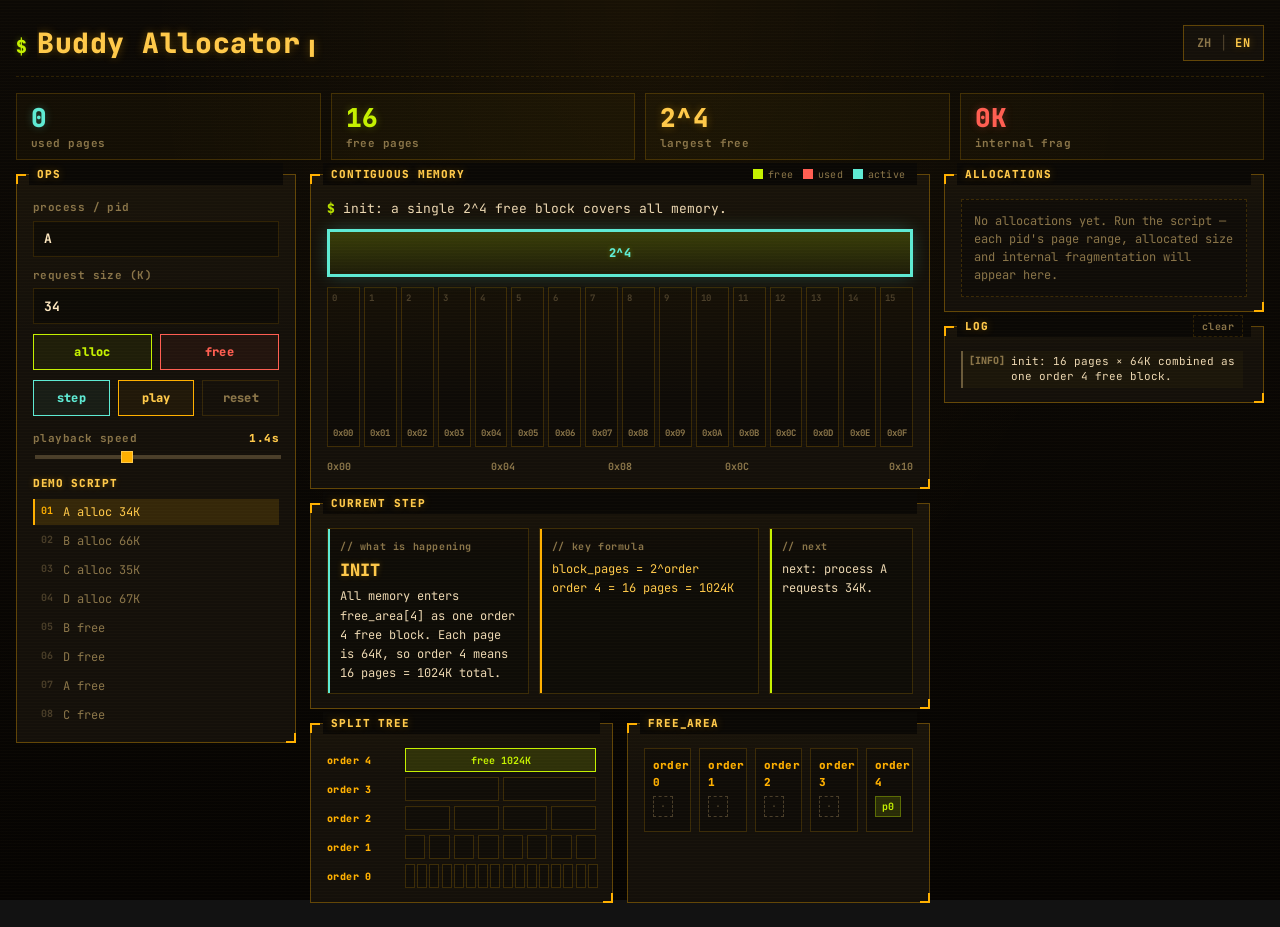
==== commit 45692269: "Trim chrome, fix step-after-manual bug, ensure CJK renders - title and panel labels now actually tra" ====
--- a/index.html
+++ b/index.html
@@ -3,33 +3,21 @@
   <head>
     <meta charset="utf-8">
     <meta name="viewport" content="width=device-width, initial-scale=1">
-    <title data-i18n="title">Simple Buddy Allocator Demo</title>
+    <title data-i18n="title">Buddy Allocator</title>
     <link rel="preconnect" href="https://fonts.googleapis.com">
     <link rel="preconnect" href="https://fonts.gstatic.com" crossorigin>
-    <link href="https://fonts.googleapis.com/css2?family=JetBrains+Mono:wght@400;500;700;800&family=VT323&display=swap" rel="stylesheet">
+    <link href="https://fonts.googleapis.com/css2?family=JetBrains+Mono:wght@400;500;700;800&display=swap" rel="stylesheet">
     <link rel="stylesheet" href="styles.css">
   </head>
   <body>
     <div class="crt-overlay" aria-hidden="true"></div>
-    <div class="crt-vignette" aria-hidden="true"></div>
 
     <main class="shell">
-      <!-- ════════════ BOOT BANNER ════════════ -->
-      <header class="banner" aria-label="boot banner">
-        <pre class="ascii" aria-hidden="true">
- ╔══════════════════════════════════════════════════════════════════╗
- ║   ▄▄▄▄· ▄• ▄▌·▄▄▄▄  ·▄▄▄▄  ▄· ▄▌    ▄▄▌   ▄▄▄· ▄▄▄▄·            ║
- ║   ▐█ ▀█▪█▪██▌██▪ ██ ██▪ ██ ▐█▪██▌    ██•  ▐█ ▀█ ▐█ ▀█▪           ║
- ║   ▐█▀▀█▄█▌▐█▌▐█· ▐█▌▐█· ▐█▌▐█▌▐█▪    ██▪  ▄█▀▀█ ▐█▀▀█▄           ║
- ║   ██▄▪▐█▐█▄█▌██. ██ ██. ██  ▐█▀·.    ▐█▌▐▌▐█ ▪▐▌██▄▪▐█           ║
- ║   ·▀▀▀▀  ▀▀▀ ▀▀▀▀▀• ▀▀▀▀▀•   ▀ •     .▀▀▀  ▀  ▀ ·▀▀▀▀            ║
- ║                                                                  ║
- ║   buddy_alloc(8) · power-of-two physical page allocator          ║
- ╚══════════════════════════════════════════════════════════════════╝</pre>
-        <div class="banner-meta">
-          <span class="prompt">root@kernel-memlab:~#</span>
-          <span class="cmd">./buddy_alloc --demo --order=4 --page-size=64K</span>
-          <span class="cursor" aria-hidden="true">█</span>
+      <header class="topbar">
+        <div class="topbar-title">
+          <span class="topbar-prompt">$</span>
+          <h1 data-i18n="heroTitle">Buddy 内存分配器</h1>
+          <span class="cursor blink" aria-hidden="true">▌</span>
         </div>
         <button class="lang-toggle" id="langToggle" type="button" aria-label="language">
           <span class="lang-opt zh">ZH</span>
@@ -38,60 +26,35 @@
         </button>
       </header>
 
-      <!-- ════════════ HERO + STATS ════════════ -->
-      <section class="hero panel" data-section="00" data-section-name="HEADER">
-        <div class="hero-copy">
-          <p class="eyebrow" data-i18n="eyebrow">kernel.memlab :: buddy_alloc</p>
-          <h1 class="hero-title">
-            <span data-i18n="heroTitle">BUDDY ALLOCATOR DEBUG CONSOLE</span><span class="cursor blink">▌</span>
-          </h1>
-          <p class="lede" data-i18n="heroLede">16 pages · 64K/page · order 0..4 · split / merge / xor buddy tracing</p>
-          <ul class="badges" aria-hidden="true">
-            <li><b>PAGES</b> 16</li>
-            <li><b>PSIZE</b> 64K</li>
-            <li><b>MAX_ORDER</b> 4</li>
-            <li><b>FORMULA</b> buddy = pfn ⊕ 2^order</li>
-          </ul>
+      <section class="stats" aria-label="stats">
+        <div class="stat" data-tone="cyan">
+          <span id="usedPages" class="stat-num">0</span>
+          <small data-i18n="statUsedPages">已分配页</small>
         </div>
-        <div class="stats" aria-label="stats">
-          <div class="stat" data-tone="cyan">
-            <div class="stat-bar"><i></i></div>
-            <span id="usedPages" class="stat-num">0</span>
-            <small data-i18n="statUsedPages">已分配页</small>
-            <em>used_pages</em>
-          </div>
-          <div class="stat" data-tone="lime">
-            <div class="stat-bar"><i></i></div>
-            <span id="freePages" class="stat-num">16</span>
-            <small data-i18n="statFreePages">空闲页</small>
-            <em>free_pages</em>
-          </div>
-          <div class="stat" data-tone="amber">
-            <div class="stat-bar"><i></i></div>
-            <span id="largestBlock" class="stat-num">2^4</span>
-            <small data-i18n="statLargest">最大空闲块</small>
-            <em>max_free_order</em>
-          </div>
-          <div class="stat" data-tone="coral">
-            <div class="stat-bar"><i></i></div>
-            <span id="wasteK" class="stat-num">0K</span>
-            <small data-i18n="statWaste">内部碎片</small>
-            <em>internal_frag</em>
-          </div>
+        <div class="stat" data-tone="lime">
+          <span id="freePages" class="stat-num">16</span>
+          <small data-i18n="statFreePages">空闲页</small>
+        </div>
+        <div class="stat" data-tone="amber">
+          <span id="largestBlock" class="stat-num">2^4</span>
+          <small data-i18n="statLargest">最大空闲块</small>
+        </div>
+        <div class="stat" data-tone="coral">
+          <span id="wasteK" class="stat-num">0K</span>
+          <small data-i18n="statWaste">内部碎片</small>
         </div>
       </section>
 
       <section class="workspace">
-        <!-- ════════════ 01 OPS ════════════ -->
-        <aside class="panel ctrl" data-section="01" data-section-name="OPS" aria-label="ops">
+        <!-- ops -->
+        <aside class="panel ctrl" aria-label="ops">
           <div class="panel-head">
-            <h2><span class="panel-num">01</span> <span data-i18n="panelOps">OPS / 操作</span></h2>
-            <span class="dot" data-tone="amber"></span>
+            <h2 data-i18n="panelOps">操作</h2>
           </div>
 
           <div class="control-grid">
             <label>
-              <span data-i18n="labelPid">进程 / pid</span>
+              <span data-i18n="labelPid">进程</span>
               <input id="processId" maxlength="1" value="A" autocomplete="off">
             </label>
             <label>
@@ -102,52 +65,47 @@
 
           <div class="button-row">
             <button id="allocateBtn" type="button" data-tone="lime">
-              <span class="btn-tag">[ALLOC]</span><span data-i18n="btnAlloc">申请</span>
+              <span data-i18n="btnAlloc">申请</span>
             </button>
             <button id="freeBtn" type="button" data-tone="coral">
-              <span class="btn-tag">[FREE]</span><span data-i18n="btnFree">释放</span>
+              <span data-i18n="btnFree">释放</span>
             </button>
           </div>
           <div class="button-row triple">
             <button id="stepBtn" type="button" data-tone="cyan">
-              <span class="btn-tag">[STEP]</span><span data-i18n="btnStep">下一步</span>
+              <span data-i18n="btnStep">下一步</span>
             </button>
             <button id="playBtn" type="button" data-tone="amber">
-              <span class="btn-tag">[PLAY]</span><span id="playLabel" data-i18n="btnPlay">自动播放</span>
+              <span id="playLabel" data-i18n="btnPlay">自动播放</span>
             </button>
             <button id="resetBtn" type="button" data-tone="ghost">
-              <span class="btn-tag">[RST]</span><span data-i18n="btnReset">重置</span>
+              <span data-i18n="btnReset">重置</span>
             </button>
           </div>
 
           <label class="speed-control">
             <span class="speed-row">
               <span data-i18n="labelSpeed">演示速度</span>
-              <span id="speedLabel">1.4s/step</span>
+              <span id="speedLabel">1.4s</span>
             </span>
             <input id="speedRange" type="range" min="700" max="2600" step="100" value="1400">
           </label>
 
           <div class="script">
-            <h3>
-              <span class="hash">#</span>
-              <span data-i18n="labelScript">示例流程 / script</span>
-            </h3>
+            <h3 data-i18n="labelScript">示例流程</h3>
             <ol id="scriptList"></ol>
           </div>
         </aside>
 
-        <!-- ════════════ MAIN STAGE ════════════ -->
+        <!-- main stage -->
         <section class="main-stage">
-
-          <!-- ━━━ 02 MEM ━━━ -->
-          <section class="panel board" data-section="02" data-section-name="MEM" aria-label="memory">
+          <section class="panel board" aria-label="memory">
             <div class="panel-head">
-              <h2><span class="panel-num">02</span> <span data-i18n="panelMem">MEM / 连续内存</span></h2>
+              <h2 data-i18n="panelMem">连续内存布局</h2>
               <span class="legend">
-                <span class="lg"><i class="lg-free"></i><span data-i18n="legendFree">空闲块</span></span>
+                <span class="lg"><i class="lg-free"></i><span data-i18n="legendFree">空闲</span></span>
                 <span class="lg"><i class="lg-used"></i><span data-i18n="legendUsed">已分配</span></span>
-                <span class="lg"><i class="lg-active"></i><span data-i18n="legendActive">当前变化</span></span>
+                <span class="lg"><i class="lg-active"></i><span data-i18n="legendActive">变化中</span></span>
               </span>
             </div>
             <p id="message" class="board-msg" data-i18n="initMsg">初始状态：一个 2^4 空闲块覆盖全部内存。</p>
@@ -157,11 +115,9 @@
             </div>
           </section>
 
-          <!-- ━━━ 03 TRACE ━━━ -->
-          <section class="panel explainer" data-section="03" data-section-name="TRACE" aria-label="trace">
+          <section class="panel explainer" aria-label="trace">
             <div class="panel-head">
-              <h2><span class="panel-num">03</span> <span data-i18n="panelExplain">TRACE / 当前步骤</span></h2>
-              <span class="dot blink" data-tone="amber"></span>
+              <h2 data-i18n="panelExplain">当前步骤解说</h2>
             </div>
             <div class="explain-grid">
               <article class="trace-cell" data-tone="cyan">
@@ -175,42 +131,40 @@
               </article>
               <article class="trace-cell" data-tone="lime">
                 <small data-i18n="explainNext">// 下一步</small>
-                <p id="nextAction" data-i18n="initNext">点击"下一步"或"自动播放"开始 A 进程申请 34K。</p>
+                <p id="nextAction" data-i18n="initNext">点击"下一步"或"自动播放"开始演示。</p>
               </article>
             </div>
           </section>
 
           <div class="lower-grid">
-            <!-- ━━━ 04 SPLIT TREE ━━━ -->
-            <section class="panel tree-panel" data-section="04" data-section-name="TREE" aria-label="tree">
+            <section class="panel tree-panel" aria-label="tree">
               <div class="panel-head">
-                <h2><span class="panel-num">04</span> <span data-i18n="panelTree">SPLIT TREE / 分裂树</span></h2>
+                <h2 data-i18n="panelTree">分裂树</h2>
               </div>
               <div id="tree" class="tree"></div>
             </section>
 
-            <!-- ━━━ 05 FREE_AREA ━━━ -->
-            <section class="panel areas" data-section="05" data-section-name="FREE_AREA" aria-label="free area">
+            <section class="panel areas" aria-label="free area">
               <div class="panel-head">
-                <h2><span class="panel-num">05</span> <span data-i18n="panelArea">FREE_AREA</span></h2>
+                <h2 data-i18n="panelArea">FREE_AREA</h2>
               </div>
               <div id="freeAreas" class="area-list"></div>
             </section>
           </div>
         </section>
 
-        <!-- ════════════ SIDE COLUMN ════════════ -->
+        <!-- side -->
         <aside class="side-column">
-          <section class="panel allocation-panel" data-section="06" data-section-name="ALLOC" aria-label="allocations">
+          <section class="panel allocation-panel" aria-label="allocations">
             <div class="panel-head">
-              <h2><span class="panel-num">06</span> <span data-i18n="panelAlloc">ALLOC TABLE / 已分配块</span></h2>
+              <h2 data-i18n="panelAlloc">已分配块</h2>
             </div>
             <div id="allocations" class="allocation-list"></div>
           </section>
 
-          <section class="panel log-panel" data-section="07" data-section-name="LOG" aria-label="log">
+          <section class="panel log-panel" aria-label="log">
             <div class="panel-head">
-              <h2><span class="panel-num">07</span> <span data-i18n="panelLog">LOG / 记录</span></h2>
+              <h2 data-i18n="panelLog">操作记录</h2>
               <button id="clearLogBtn" type="button" class="ghost-btn">
                 <span data-i18n="btnClear">清空</span>
               </button>
@@ -219,40 +173,6 @@
           </section>
         </aside>
       </section>
-
-      <!-- ════════════ STATUS BAR ════════════ -->
-      <footer class="statusbar" aria-label="status bar">
-        <span class="sb-cell sb-mode">
-          <i class="sb-led"></i>
-          <span class="sb-key">MODE</span>
-          <span class="sb-val" id="sbMode">IDLE</span>
-        </span>
-        <span class="sb-cell">
-          <span class="sb-key">STEP</span>
-          <span class="sb-val" id="sbStep">0/8</span>
-        </span>
-        <span class="sb-cell">
-          <span class="sb-key">FREE</span>
-          <span class="sb-val" id="sbFree">16</span>
-        </span>
-        <span class="sb-cell">
-          <span class="sb-key">USED</span>
-          <span class="sb-val" id="sbUsed">0</span>
-        </span>
-        <span class="sb-cell">
-          <span class="sb-key">FRAG</span>
-          <span class="sb-val" id="sbFrag">0K</span>
-        </span>
-        <span class="sb-spacer"></span>
-        <span class="sb-cell">
-          <span class="sb-key">LANG</span>
-          <span class="sb-val" id="sbLang">zh_CN.UTF-8</span>
-        </span>
-        <span class="sb-cell">
-          <span class="sb-key">UPTIME</span>
-          <span class="sb-val" id="sbUptime">00:00</span>
-        </span>
-      </footer>
     </main>
 
     <script src="app.js"></script>
--- a/styles.css
+++ b/styles.css
@@ -1,56 +1,49 @@
 /* ════════════════════════════════════════════════════════════════════
-   BUDDY ALLOCATOR :: kernel.memlab amber CRT theme
-   typography  : VT323 (display) + JetBrains Mono (body/code)
+   BUDDY ALLOCATOR :: amber CRT theme (focused)
+   typography  : JetBrains Mono (only — supports CJK fallback well)
    palette     : warm-dark + phosphor amber + lime/coral/cyan accents
-   chrome      : btop-style cornered panels, scanlines, vignette
 ═══════════════════════════════════════════════════════════════════ */
 
 :root {
   color-scheme: dark;
 
-  /* ─── surface ─── */
   --bg:          #0a0805;
   --bg-warm:     #120c05;
   --panel:       #14100a;
-  --panel-tint:  rgba(255, 176, 0, 0.025);
-  --panel-edge:  rgba(255, 176, 0, 0.34);
-  --panel-edge-soft: rgba(255, 176, 0, 0.16);
-  --rule:        rgba(255, 176, 0, 0.22);
-
-  /* ─── ink ─── */
+  --panel-tint:  rgba(255, 176, 0, 0.020);
+  --panel-edge:  rgba(255, 176, 0, 0.32);
+  --panel-edge-soft: rgba(255, 176, 0, 0.14);
+  --rule:        rgba(255, 176, 0, 0.18);
+
   --ink:         #ffe9c1;
   --paper:       #fff5dc;
   --muted:       #8a7549;
   --muted-2:     #6a5a3a;
   --dim:         #4a3e29;
 
-  /* ─── phosphor primary ─── */
   --amber:       #ffb000;
   --amber-bright:#ffc94a;
-  --amber-soft:  rgba(255, 176, 0, 0.16);
-  --amber-glow:  rgba(255, 176, 0, 0.42);
-
-  /* ─── accents ─── */
+  --amber-soft:  rgba(255, 176, 0, 0.14);
+  --amber-glow:  rgba(255, 176, 0, 0.32);
+
   --lime:        #c5f100;
-  --lime-soft:   rgba(197, 241, 0, 0.16);
-  --lime-glow:   rgba(197, 241, 0, 0.36);
+  --lime-soft:   rgba(197, 241, 0, 0.14);
+  --lime-glow:   rgba(197, 241, 0, 0.28);
 
   --coral:       #ff5e52;
-  --coral-soft:  rgba(255, 94, 82, 0.16);
-  --coral-glow:  rgba(255, 94, 82, 0.36);
+  --coral-soft:  rgba(255, 94, 82, 0.14);
+  --coral-glow:  rgba(255, 94, 82, 0.28);
 
   --cyan:        #5eead4;
-  --cyan-soft:   rgba(94, 234, 212, 0.16);
-  --cyan-glow:   rgba(94, 234, 212, 0.36);
+  --cyan-soft:   rgba(94, 234, 212, 0.14);
+  --cyan-glow:   rgba(94, 234, 212, 0.28);
 
   --crit:        #ff2966;
-  --crit-soft:   rgba(255, 41, 102, 0.16);
-
-  /* ─── type ─── */
-  --display: "VT323", ui-monospace, "Courier New", monospace;
-  --mono:    "JetBrains Mono", ui-monospace, "SFMono-Regular", Menlo, monospace;
-
-  /* ─── motion ─── */
+  --crit-soft:   rgba(255, 41, 102, 0.14);
+
+  --mono: "JetBrains Mono", ui-monospace, "SFMono-Regular", "Cascadia Mono",
+          "PingFang SC", "Microsoft YaHei", "Noto Sans CJK SC", monospace;
+
   --ease-snap: cubic-bezier(0.2, 0.8, 0.2, 1);
 }
 
@@ -64,14 +57,13 @@
   font-size: 13px;
   line-height: 1.5;
   background:
-    radial-gradient(ellipse at 50% 0%, rgba(255, 176, 0, 0.06), transparent 60%),
-    radial-gradient(ellipse at 100% 100%, rgba(94, 234, 212, 0.04), transparent 50%),
+    radial-gradient(ellipse at 50% 0%, rgba(255, 176, 0, 0.05), transparent 55%),
     linear-gradient(180deg, #0c0905 0%, #060402 100%);
   background-attachment: fixed;
   overflow-x: hidden;
 }
 
-/* ─── CRT scanlines + vignette overlays ─── */
+/* very subtle scanlines */
 .crt-overlay {
   position: fixed;
   inset: 0;
@@ -79,92 +71,74 @@
   z-index: 100;
   background: repeating-linear-gradient(
     180deg,
-    rgba(255, 220, 140, 0.025) 0px,
-    rgba(255, 220, 140, 0.025) 1px,
+    rgba(255, 220, 140, 0.018) 0px,
+    rgba(255, 220, 140, 0.018) 1px,
     transparent 1px,
     transparent 3px
   );
-  mix-blend-mode: screen;
-}
-.crt-vignette {
-  position: fixed;
-  inset: 0;
-  pointer-events: none;
-  z-index: 99;
-  background:
-    radial-gradient(ellipse at center, transparent 50%, rgba(0, 0, 0, 0.55) 100%);
-}
-
-/* subtle grain via SVG noise */
-body::before {
-  content: "";
-  position: fixed;
-  inset: 0;
-  pointer-events: none;
-  z-index: 98;
-  opacity: 0.06;
-  background-image: url("data:image/svg+xml;utf8,<svg xmlns='http://www.w3.org/2000/svg' width='200' height='200'><filter id='n'><feTurbulence type='fractalNoise' baseFrequency='0.85' numOctaves='2' stitchTiles='stitch'/></filter><rect width='100%25' height='100%25' filter='url(%23n)'/></svg>");
-}
-
-/* ════════════ shell ════════════ */
+}
+
 .shell {
   width: min(1480px, calc(100vw - 32px));
   margin: 0 auto;
-  padding: 18px 0 60px;
+  padding: 22px 0 24px;
   position: relative;
   z-index: 1;
 }
 
 button, input { font: inherit; color: inherit; }
-h1, h2, h3, h4, p, ol, ul, pre { margin: 0; padding: 0; }
+h1, h2, h3, h4, p, ol, ul { margin: 0; padding: 0; }
 ol, ul { list-style: none; }
 
-/* ════════════ boot banner ════════════ */
-.banner {
-  position: relative;
-  margin-bottom: 14px;
-  padding: 10px 14px 12px;
-  border: 1px dashed var(--panel-edge-soft);
-  background: linear-gradient(180deg, rgba(255, 176, 0, 0.04), transparent);
-  animation: bootIn 0.7s var(--ease-snap);
-}
-.ascii {
-  color: var(--amber);
-  font-family: var(--mono);
-  font-size: 10px;
-  line-height: 1.05;
-  letter-spacing: 0;
-  text-shadow: 0 0 8px var(--amber-glow);
-  white-space: pre;
-  overflow-x: auto;
-  margin: 0;
-}
-.banner-meta {
-  margin-top: 8px;
-  font-family: var(--mono);
-  font-size: 12px;
-  color: var(--muted);
-}
-.banner-meta .prompt { color: var(--lime); font-weight: 700; text-shadow: 0 0 6px var(--lime-glow); }
-.banner-meta .cmd { color: var(--ink); margin-left: 6px; }
-.banner-meta .cursor {
+/* ════════════ topbar ════════════ */
+.topbar {
+  display: flex;
+  align-items: center;
+  justify-content: space-between;
+  gap: 16px;
+  margin-bottom: 16px;
+  padding-bottom: 12px;
+  border-bottom: 1px dashed var(--panel-edge-soft);
+}
+.topbar-title {
+  display: flex;
+  align-items: baseline;
+  gap: 10px;
+  min-width: 0;
+}
+.topbar-prompt {
+  color: var(--lime);
+  font-family: var(--mono);
+  font-size: 18px;
+  font-weight: 800;
+  text-shadow: 0 0 6px var(--lime-glow);
+}
+.topbar h1 {
+  color: var(--amber-bright);
+  font-family: var(--mono);
+  font-size: clamp(20px, 2.6vw, 28px);
+  font-weight: 800;
+  letter-spacing: 0.02em;
+  text-shadow: 0 0 10px var(--amber-glow);
+  white-space: nowrap;
+  overflow: hidden;
+  text-overflow: ellipsis;
+}
+.cursor.blink {
   display: inline-block;
-  margin-left: 4px;
-  color: var(--amber);
-  animation: blink 1.05s steps(2, jump-none) infinite;
-}
-
-/* lang toggle in banner top-right */
+  color: var(--amber-bright);
+  font-weight: 800;
+  animation: blink 1s steps(2, jump-none) infinite;
+  text-shadow: 0 0 10px var(--amber-glow);
+}
+
 .lang-toggle {
-  position: absolute;
-  top: 10px;
-  right: 14px;
   display: inline-flex;
   align-items: center;
   gap: 6px;
   border: 1px solid var(--panel-edge);
   background: var(--panel);
-  padding: 4px 10px;
+  padding: 5px 11px;
   font-family: var(--mono);
   font-size: 12px;
   font-weight: 700;
@@ -182,31 +156,59 @@
   text-shadow: 0 0 8px var(--amber-glow);
 }
 
-/* ════════════ panel chrome (btop-style) ════════════ */
+/* ════════════ stats row ════════════ */
+.stats {
+  display: grid;
+  grid-template-columns: repeat(4, minmax(0, 1fr));
+  gap: 10px;
+  margin-bottom: 14px;
+}
+.stat {
+  position: relative;
+  padding: 10px 14px 8px;
+  background: rgba(255, 176, 0, 0.03);
+  border: 1px solid var(--rule);
+  display: flex;
+  flex-direction: column;
+  gap: 2px;
+}
+.stat-num {
+  display: block;
+  font-family: var(--mono);
+  font-size: 26px;
+  font-weight: 800;
+  line-height: 1.1;
+  letter-spacing: 0.01em;
+  color: var(--amber-bright);
+  text-shadow: 0 0 8px var(--amber-glow);
+}
+.stat[data-tone="lime"] .stat-num { color: var(--lime); text-shadow: 0 0 8px var(--lime-glow); }
+.stat[data-tone="coral"] .stat-num { color: var(--coral); text-shadow: 0 0 8px var(--coral-glow); }
+.stat[data-tone="cyan"] .stat-num { color: var(--cyan); text-shadow: 0 0 8px var(--cyan-glow); }
+.stat small {
+  display: block;
+  color: var(--muted);
+  font-family: var(--mono);
+  font-size: 11px;
+  font-weight: 700;
+  letter-spacing: 0.04em;
+}
+
+/* ════════════ panel ════════════ */
 .panel {
   position: relative;
-  padding: 28px 18px 16px;
+  padding: 24px 16px 14px;
   background: var(--panel);
-  background-image:
-    linear-gradient(180deg, var(--panel-tint), transparent 30%),
-    repeating-linear-gradient(
-      180deg,
-      transparent 0px,
-      transparent 6px,
-      rgba(255, 176, 0, 0.012) 6px,
-      rgba(255, 176, 0, 0.012) 7px
-    );
+  background-image: linear-gradient(180deg, var(--panel-tint), transparent 30%);
   border: 1px solid var(--panel-edge);
-  animation: panelIn 0.5s var(--ease-snap) backwards;
-}
-
-/* corner glyphs */
+  animation: panelIn 0.4s var(--ease-snap) backwards;
+}
 .panel::before,
 .panel::after {
   content: "";
   position: absolute;
-  width: 10px;
-  height: 10px;
+  width: 8px;
+  height: 8px;
   pointer-events: none;
 }
 .panel::before {
@@ -214,23 +216,20 @@
   left: -1px;
   border-top: 2px solid var(--amber);
   border-left: 2px solid var(--amber);
-  box-shadow: -1px -1px 8px rgba(255, 176, 0, 0.45);
 }
 .panel::after {
   bottom: -1px;
   right: -1px;
   border-bottom: 2px solid var(--amber);
   border-right: 2px solid var(--amber);
-  box-shadow: 1px 1px 8px rgba(255, 176, 0, 0.45);
-}
-
-/* opposite corners — drawn via panel-head pseudo */
+}
+
 .panel-head {
   position: absolute;
   top: -1px;
-  left: 14px;
-  right: 14px;
-  height: 26px;
+  left: 12px;
+  right: 12px;
+  height: 22px;
   display: flex;
   align-items: center;
   justify-content: space-between;
@@ -241,208 +240,31 @@
   transform: translateY(-50%);
 }
 .panel-head h2 {
-  display: inline-flex;
-  align-items: baseline;
-  gap: 8px;
-  color: var(--amber-bright);
-  font-family: var(--mono);
-  font-size: 12px;
-  font-weight: 800;
-  letter-spacing: 0.06em;
+  color: var(--amber-bright);
+  font-family: var(--mono);
+  font-size: 11px;
+  font-weight: 800;
+  letter-spacing: 0.08em;
   text-transform: uppercase;
-  text-shadow: 0 0 10px var(--amber-glow);
+  text-shadow: 0 0 8px var(--amber-glow);
   white-space: nowrap;
 }
-.panel-num {
-  display: inline-grid;
-  place-items: center;
-  min-width: 22px;
-  height: 18px;
-  padding: 0 5px;
-  border: 1px solid var(--amber);
-  color: var(--amber);
-  background: rgba(255, 176, 0, 0.08);
-  font-size: 11px;
-  font-weight: 800;
-  letter-spacing: 0;
-}
-
-/* corner glyph for panel-head right side (decorative) */
-.panel[data-section]::before { content: ""; }
-.panel[data-section-name]::before { content: ""; }
-
-/* small status dot */
-.dot {
-  display: inline-block;
-  width: 8px;
-  height: 8px;
-  border-radius: 0;
-  background: var(--amber);
-  box-shadow: 0 0 8px var(--amber-glow);
-}
-.dot[data-tone="amber"] { background: var(--amber); box-shadow: 0 0 8px var(--amber-glow); }
-.dot[data-tone="lime"] { background: var(--lime); box-shadow: 0 0 8px var(--lime-glow); }
-.dot[data-tone="cyan"] { background: var(--cyan); box-shadow: 0 0 8px var(--cyan-glow); }
-.dot[data-tone="coral"] { background: var(--coral); box-shadow: 0 0 8px var(--coral-glow); }
-.dot.blink { animation: dotBlink 1.4s ease-in-out infinite; }
-
-/* ════════════ hero ════════════ */
-.hero {
-  display: grid;
-  grid-template-columns: minmax(0, 1.15fr) minmax(360px, 0.85fr);
-  gap: 18px;
-  margin-bottom: 14px;
-  align-items: stretch;
-}
-.hero-copy {
-  display: flex;
-  flex-direction: column;
-  gap: 10px;
-  padding-top: 8px;
-}
-.eyebrow {
-  color: var(--lime);
-  font-family: var(--mono);
-  font-size: 11px;
-  font-weight: 700;
-  letter-spacing: 0.14em;
-  text-transform: uppercase;
-  text-shadow: 0 0 8px var(--lime-glow);
-}
-.eyebrow::before { content: ">> "; color: var(--amber); }
-.hero-title {
-  font-family: var(--display);
-  font-size: clamp(40px, 6vw, 78px);
-  line-height: 0.92;
-  letter-spacing: 0.005em;
-  color: var(--amber-bright);
-  text-shadow:
-    0 0 12px var(--amber-glow),
-    0 0 28px rgba(255, 176, 0, 0.22);
-  text-transform: uppercase;
-}
-.cursor.blink {
-  display: inline-block;
-  color: var(--amber-bright);
-  animation: blink 0.9s steps(2, jump-none) infinite;
-  margin-left: 4px;
-  text-shadow: 0 0 16px var(--amber-glow);
-}
-.lede {
-  max-width: 720px;
-  color: var(--ink);
-  font-family: var(--mono);
-  font-size: 13px;
-  line-height: 1.65;
-  opacity: 0.86;
-}
-.lede::before { content: "// "; color: var(--muted); }
-.badges {
-  display: flex;
-  flex-wrap: wrap;
-  gap: 10px;
-  margin-top: 6px;
-}
-.badges li {
-  font-family: var(--mono);
-  font-size: 11px;
-  color: var(--muted);
-  border: 1px solid var(--rule);
-  padding: 3px 8px;
-  letter-spacing: 0.04em;
-}
-.badges b {
-  color: var(--amber);
-  font-weight: 800;
-  margin-right: 6px;
-}
-
-/* stats grid */
-.stats {
-  display: grid;
-  grid-template-columns: 1fr 1fr;
-  gap: 10px;
-  padding-top: 8px;
-}
-.stat {
-  position: relative;
-  display: grid;
-  grid-template-columns: 6px minmax(0, 1fr);
-  gap: 12px;
-  padding: 12px 14px;
-  background: rgba(255, 176, 0, 0.025);
-  border: 1px solid var(--rule);
-}
-.stat-bar {
-  background: var(--dim);
-  position: relative;
-  overflow: hidden;
-}
-.stat-bar i {
-  display: block;
-  width: 100%;
-  height: 100%;
-  background: var(--amber);
-  box-shadow: 0 0 10px var(--amber-glow);
-}
-.stat[data-tone="lime"] .stat-bar i { background: var(--lime); box-shadow: 0 0 10px var(--lime-glow); }
-.stat[data-tone="coral"] .stat-bar i { background: var(--coral); box-shadow: 0 0 10px var(--coral-glow); }
-.stat[data-tone="cyan"] .stat-bar i { background: var(--cyan); box-shadow: 0 0 10px var(--cyan-glow); }
-
-.stat-num {
-  display: block;
-  font-family: var(--display);
-  font-size: 38px;
-  line-height: 0.95;
-  color: var(--amber-bright);
-  text-shadow: 0 0 12px var(--amber-glow);
-}
-.stat[data-tone="lime"] .stat-num { color: var(--lime); text-shadow: 0 0 12px var(--lime-glow); }
-.stat[data-tone="coral"] .stat-num { color: var(--coral); text-shadow: 0 0 12px var(--coral-glow); }
-.stat[data-tone="cyan"] .stat-num { color: var(--cyan); text-shadow: 0 0 12px var(--cyan-glow); }
-.stat small {
-  display: block;
-  margin-top: 2px;
-  color: var(--ink);
-  font-family: var(--mono);
-  font-size: 12px;
-  font-weight: 700;
-}
-.stat em {
-  display: block;
-  margin-top: 1px;
-  color: var(--muted);
-  font-family: var(--mono);
-  font-size: 10px;
-  font-style: normal;
-  letter-spacing: 0.06em;
-  text-transform: lowercase;
-}
-.stat::after {
-  content: "";
-  position: absolute;
-  top: 6px;
-  right: 8px;
-  width: 4px;
-  height: 4px;
-  background: var(--muted-2);
-}
-
-/* ════════════ workspace grid ════════════ */
+
+/* ════════════ workspace ════════════ */
 .workspace {
   display: grid;
-  grid-template-columns: 300px minmax(0, 1fr) 340px;
-  gap: 16px;
+  grid-template-columns: 280px minmax(0, 1fr) 320px;
+  gap: 14px;
   align-items: start;
 }
 .main-stage,
 .side-column {
   display: grid;
-  gap: 16px;
+  gap: 14px;
   min-width: 0;
 }
 
-/* ════════════ controls (01) ════════════ */
+/* ════════════ controls ════════════ */
 .control-grid {
   display: grid;
   gap: 10px;
@@ -454,11 +276,10 @@
   font-family: var(--mono);
   font-size: 11px;
   font-weight: 700;
-  letter-spacing: 0.06em;
-  text-transform: uppercase;
+  letter-spacing: 0.04em;
 }
 input {
-  height: 38px;
+  height: 36px;
   padding: 0 10px;
   border: 1px solid var(--panel-edge-soft);
   background: rgba(0, 0, 0, 0.36);
@@ -467,12 +288,10 @@
   font-family: var(--mono);
   font-size: 13px;
   font-weight: 700;
-  letter-spacing: 0.04em;
-}
-input::placeholder { color: var(--muted-2); }
+}
 input:focus {
   border-color: var(--amber);
-  box-shadow: inset 0 0 0 1px var(--amber-soft), 0 0 12px rgba(255, 176, 0, 0.2);
+  box-shadow: inset 0 0 0 1px var(--amber-soft);
 }
 
 .button-row {
@@ -484,35 +303,21 @@
 .button-row.triple { grid-template-columns: 1fr 1fr 1fr; }
 
 button {
-  display: inline-flex;
-  flex-direction: column;
-  align-items: stretch;
-  justify-content: center;
-  gap: 1px;
-  min-height: 44px;
-  padding: 6px 8px;
+  min-height: 36px;
+  padding: 0 8px;
   border: 1px solid var(--amber);
   background: rgba(255, 176, 0, 0.05);
   color: var(--amber-bright);
   font-family: var(--mono);
   font-size: 12px;
   font-weight: 800;
-  letter-spacing: 0.04em;
-  text-transform: uppercase;
+  letter-spacing: 0.02em;
   cursor: pointer;
   transition: background 140ms, transform 80ms, box-shadow 140ms;
-  text-align: center;
-}
-button .btn-tag {
-  display: block;
-  font-size: 9px;
-  font-weight: 800;
-  letter-spacing: 0.08em;
-  color: var(--muted);
 }
 button:hover {
   background: rgba(255, 176, 0, 0.13);
-  box-shadow: 0 0 14px rgba(255, 176, 0, 0.22), inset 0 0 0 1px var(--amber);
+  box-shadow: inset 0 0 0 1px var(--amber);
 }
 button:active { transform: translateY(1px); }
 button:disabled {
@@ -522,32 +327,25 @@
   cursor: not-allowed;
   box-shadow: none;
 }
-button:disabled .btn-tag { color: var(--dim); }
 
 button[data-tone="lime"] {
   border-color: var(--lime);
   color: var(--lime);
   background: rgba(197, 241, 0, 0.06);
 }
-button[data-tone="lime"] .btn-tag { color: rgba(197, 241, 0, 0.55); }
-button[data-tone="lime"]:hover { background: rgba(197, 241, 0, 0.13); box-shadow: 0 0 14px var(--lime-glow); }
-
+button[data-tone="lime"]:hover { background: rgba(197, 241, 0, 0.13); box-shadow: inset 0 0 0 1px var(--lime); }
 button[data-tone="coral"] {
   border-color: var(--coral);
   color: var(--coral);
   background: rgba(255, 94, 82, 0.06);
 }
-button[data-tone="coral"] .btn-tag { color: rgba(255, 94, 82, 0.6); }
-button[data-tone="coral"]:hover { background: rgba(255, 94, 82, 0.13); box-shadow: 0 0 14px var(--coral-glow); }
-
+button[data-tone="coral"]:hover { background: rgba(255, 94, 82, 0.13); box-shadow: inset 0 0 0 1px var(--coral); }
 button[data-tone="cyan"] {
   border-color: var(--cyan);
   color: var(--cyan);
   background: rgba(94, 234, 212, 0.06);
 }
-button[data-tone="cyan"] .btn-tag { color: rgba(94, 234, 212, 0.6); }
-button[data-tone="cyan"]:hover { background: rgba(94, 234, 212, 0.13); box-shadow: 0 0 14px var(--cyan-glow); }
-
+button[data-tone="cyan"]:hover { background: rgba(94, 234, 212, 0.13); box-shadow: inset 0 0 0 1px var(--cyan); }
 button[data-tone="ghost"] {
   border-color: var(--panel-edge-soft);
   color: var(--muted);
@@ -556,14 +354,14 @@
 button[data-tone="ghost"]:hover { color: var(--ink); border-color: var(--ink); background: rgba(255, 255, 255, 0.03); box-shadow: none; }
 
 .ghost-btn {
-  min-height: 26px;
-  padding: 0 10px;
+  min-height: 22px;
+  padding: 0 8px;
   border: 1px dashed var(--panel-edge-soft);
   background: transparent;
   color: var(--muted);
-  font-size: 11px;
-  font-weight: 700;
-  letter-spacing: 0.06em;
+  font-size: 10px;
+  font-weight: 700;
+  letter-spacing: 0.04em;
 }
 .ghost-btn:hover {
   background: rgba(255, 176, 0, 0.06);
@@ -577,21 +375,18 @@
   display: grid;
   gap: 6px;
   margin-top: 14px;
-  text-transform: none;
 }
 .speed-row {
   display: flex;
   justify-content: space-between;
   align-items: baseline;
   font-size: 11px;
-  letter-spacing: 0.06em;
-  text-transform: uppercase;
+  letter-spacing: 0.04em;
 }
 .speed-row span:last-child {
   color: var(--amber-bright);
   font-family: var(--mono);
   font-weight: 800;
-  text-shadow: 0 0 8px var(--amber-glow);
 }
 .speed-control input[type="range"] {
   -webkit-appearance: none;
@@ -606,42 +401,37 @@
 .speed-control input[type="range"]::-webkit-slider-thumb {
   -webkit-appearance: none;
   appearance: none;
-  width: 14px;
-  height: 14px;
-  background: var(--amber);
-  border: 1px solid var(--amber-bright);
-  cursor: pointer;
-  box-shadow: 0 0 10px var(--amber-glow);
-  border-radius: 0;
-}
-.speed-control input[type="range"]::-moz-range-thumb {
-  width: 14px;
-  height: 14px;
+  width: 12px;
+  height: 12px;
   background: var(--amber);
   border: 1px solid var(--amber-bright);
   cursor: pointer;
   border-radius: 0;
 }
-
-/* script list */
-.script { margin-top: 16px; }
+.speed-control input[type="range"]::-moz-range-thumb {
+  width: 12px;
+  height: 12px;
+  background: var(--amber);
+  border: 1px solid var(--amber-bright);
+  cursor: pointer;
+  border-radius: 0;
+}
+
+/* script */
+.script { margin-top: 14px; }
 .script h3 {
-  display: flex;
-  align-items: center;
-  gap: 6px;
   color: var(--amber-bright);
   font-family: var(--mono);
   font-size: 11px;
   font-weight: 800;
-  letter-spacing: 0.08em;
+  letter-spacing: 0.06em;
   text-transform: uppercase;
   margin-bottom: 8px;
   text-shadow: 0 0 6px var(--amber-glow);
 }
-.script .hash { color: var(--lime); }
 .script ol {
   display: grid;
-  gap: 4px;
+  gap: 3px;
   font-family: var(--mono);
   font-size: 12px;
   color: var(--muted);
@@ -649,16 +439,15 @@
 }
 .script li {
   counter-increment: script;
-  padding: 5px 8px 5px 30px;
+  padding: 4px 8px 4px 28px;
   position: relative;
   border-left: 2px solid transparent;
-  transition: all 160ms;
 }
 .script li::before {
   content: counter(script, decimal-leading-zero);
   position: absolute;
   left: 6px;
-  top: 5px;
+  top: 4px;
   color: var(--dim);
   font-size: 10px;
   font-weight: 700;
@@ -667,7 +456,6 @@
   color: var(--amber-bright);
   background: var(--amber-soft);
   border-left-color: var(--amber);
-  text-shadow: 0 0 6px var(--amber-glow);
 }
 .script li.active::before { color: var(--amber); }
 .script li.done {
@@ -675,13 +463,9 @@
   opacity: 0.85;
 }
 .script li.done::before { color: var(--lime); }
-.script li.done::after {
-  content: " [OK]";
-  font-size: 10px;
-  color: var(--lime);
-}
-
-/* ════════════ board (02 MEM) ════════════ */
+.script li.done::after { content: " ✓"; color: var(--lime); }
+
+/* ════════════ board ════════════ */
 .board { padding-bottom: 14px; }
 .board-msg {
   margin: 0 0 12px;
@@ -696,6 +480,12 @@
   color: var(--lime);
   font-weight: 800;
 }
+.board-msg.notice {
+  color: var(--amber-bright);
+  text-shadow: 0 0 6px var(--amber-glow);
+  animation: noticeFlash 1.4s ease-out;
+}
+.board-msg.notice::before { content: "! "; color: var(--amber); }
 
 .legend {
   display: inline-flex;
@@ -710,16 +500,16 @@
   font-size: 10px;
   color: var(--muted);
   font-family: var(--mono);
-  letter-spacing: 0.04em;
+  letter-spacing: 0.02em;
 }
 .lg i {
   width: 10px;
   height: 10px;
   display: inline-block;
 }
-.lg-free { background: var(--lime); box-shadow: 0 0 6px var(--lime-glow); }
-.lg-used { background: var(--coral); box-shadow: 0 0 6px var(--coral-glow); }
-.lg-active { background: var(--cyan); box-shadow: 0 0 6px var(--cyan-glow); }
+.lg-free { background: var(--lime); }
+.lg-used { background: var(--coral); }
+.lg-active { background: var(--cyan); }
 
 .memory {
   position: relative;
@@ -735,11 +525,6 @@
   border: 1px solid var(--rule);
   background:
     linear-gradient(180deg, rgba(255, 176, 0, 0.03), transparent 70%),
-    repeating-linear-gradient(180deg,
-      rgba(255, 176, 0, 0.04) 0px,
-      rgba(255, 176, 0, 0.04) 1px,
-      transparent 1px,
-      transparent 6px),
     rgba(0, 0, 0, 0.32);
 }
 .page::after {
@@ -752,7 +537,6 @@
   font-family: var(--mono);
   font-size: 9px;
   font-weight: 700;
-  letter-spacing: 0;
 }
 .page::before {
   content: attr(data-index);
@@ -776,7 +560,7 @@
   font-family: var(--mono);
   font-size: 12px;
   font-weight: 800;
-  letter-spacing: 0.05em;
+  letter-spacing: 0.04em;
   white-space: nowrap;
   transition: left 320ms var(--ease-snap),
               width 320ms var(--ease-snap),
@@ -785,20 +569,18 @@
 .block.free {
   border-color: var(--lime);
   color: var(--lime);
-  background: linear-gradient(180deg, rgba(197, 241, 0, 0.22), rgba(197, 241, 0, 0.06));
-  text-shadow: 0 0 6px var(--lime-glow);
-  box-shadow: inset 0 0 0 1px rgba(197, 241, 0, 0.18), 0 0 10px rgba(197, 241, 0, 0.08);
+  background: linear-gradient(180deg, rgba(197, 241, 0, 0.20), rgba(197, 241, 0, 0.06));
+  text-shadow: 0 0 5px var(--lime-glow);
 }
 .block.used {
   border-color: var(--coral);
   color: var(--coral);
-  background: linear-gradient(180deg, rgba(255, 94, 82, 0.24), rgba(255, 94, 82, 0.08));
-  text-shadow: 0 0 6px var(--coral-glow);
-  box-shadow: inset 0 0 0 1px rgba(255, 94, 82, 0.2), 0 0 10px rgba(255, 94, 82, 0.08);
+  background: linear-gradient(180deg, rgba(255, 94, 82, 0.22), rgba(255, 94, 82, 0.07));
+  text-shadow: 0 0 5px var(--coral-glow);
 }
 .block.active {
   animation: pulse 900ms ease-in-out 2;
-  box-shadow: 0 0 0 2px var(--cyan), 0 0 22px var(--cyan-glow);
+  box-shadow: 0 0 0 2px var(--cyan), 0 0 18px var(--cyan-glow);
   border-color: var(--cyan);
   color: var(--cyan);
 }
@@ -813,12 +595,11 @@
   font-family: var(--mono);
   font-size: 10px;
   font-weight: 700;
-  letter-spacing: 0.05em;
 }
 .addr-scale span:not(:first-child):not(:last-child) { text-align: center; }
 .addr-scale span:last-child { text-align: right; }
 
-/* ════════════ explainer (03 TRACE) ════════════ */
+/* ════════════ explainer ════════════ */
 .explain-grid {
   display: grid;
   grid-template-columns: minmax(0, 1.4fr) minmax(220px, 0.85fr) minmax(0, 1fr);
@@ -826,7 +607,7 @@
 }
 .trace-cell {
   position: relative;
-  padding: 12px 14px;
+  padding: 10px 12px;
   border: 1px solid var(--rule);
   background: rgba(0, 0, 0, 0.28);
 }
@@ -839,26 +620,26 @@
   width: 2px;
   background: var(--amber);
 }
-.trace-cell[data-tone="cyan"]::before { background: var(--cyan); box-shadow: 0 0 6px var(--cyan-glow); }
-.trace-cell[data-tone="amber"]::before { background: var(--amber); box-shadow: 0 0 6px var(--amber-glow); }
-.trace-cell[data-tone="lime"]::before { background: var(--lime); box-shadow: 0 0 6px var(--lime-glow); }
+.trace-cell[data-tone="cyan"]::before { background: var(--cyan); }
+.trace-cell[data-tone="amber"]::before { background: var(--amber); }
+.trace-cell[data-tone="lime"]::before { background: var(--lime); }
 .trace-cell small {
   display: block;
-  margin-bottom: 8px;
+  margin-bottom: 6px;
   color: var(--muted);
   font-family: var(--mono);
   font-size: 10px;
   font-weight: 700;
-  letter-spacing: 0.08em;
-  text-transform: uppercase;
+  letter-spacing: 0.06em;
 }
 .trace-cell h3 {
   color: var(--amber-bright);
-  font-family: var(--display);
-  font-size: 28px;
-  line-height: 1.05;
-  letter-spacing: 0.02em;
-  text-shadow: 0 0 10px var(--amber-glow);
+  font-family: var(--mono);
+  font-size: 17px;
+  font-weight: 800;
+  line-height: 1.25;
+  letter-spacing: 0;
+  text-shadow: 0 0 6px var(--amber-glow);
   margin-bottom: 6px;
 }
 .trace-cell p {
@@ -872,23 +653,21 @@
   display: block;
   color: var(--amber-bright);
   font-family: var(--mono);
-  font-size: 12.5px;
+  font-size: 12px;
   line-height: 1.6;
-  letter-spacing: 0.02em;
   white-space: pre-wrap;
-  text-shadow: 0 0 6px var(--amber-glow);
-}
-
-/* ════════════ tree (04) + areas (05) ════════════ */
+}
+
+/* ════════════ tree + areas ════════════ */
 .lower-grid {
   display: grid;
   grid-template-columns: minmax(0, 1fr) minmax(0, 1fr);
-  gap: 16px;
-}
-.tree { display: grid; gap: 6px; }
+  gap: 14px;
+}
+.tree { display: grid; gap: 5px; }
 .tree-row {
   display: grid;
-  grid-template-columns: 80px minmax(0, 1fr);
+  grid-template-columns: 70px minmax(0, 1fr);
   gap: 8px;
   align-items: center;
 }
@@ -897,17 +676,14 @@
   font-family: var(--mono);
   font-size: 10px;
   font-weight: 800;
-  letter-spacing: 0.08em;
-  text-shadow: 0 0 6px var(--amber-glow);
-}
-.tree-label::before { content: "├ "; color: var(--muted); }
-.tree-row:last-child .tree-label::before { content: "└ "; color: var(--muted); }
+  letter-spacing: 0.04em;
+}
 .tree-track {
   display: grid;
   gap: 4px;
 }
 .tree-node {
-  min-height: 26px;
+  min-height: 24px;
   display: flex;
   align-items: center;
   justify-content: center;
@@ -918,20 +694,17 @@
   font-family: var(--mono);
   font-size: 10px;
   font-weight: 700;
-  letter-spacing: 0.02em;
   overflow: hidden;
 }
 .tree-node.free {
   border-color: var(--lime);
   color: var(--lime);
   background: var(--lime-soft);
-  text-shadow: 0 0 4px var(--lime-glow);
 }
 .tree-node.used {
   border-color: var(--coral);
   color: var(--coral);
   background: var(--coral-soft);
-  text-shadow: 0 0 4px var(--coral-glow);
 }
 .tree-node.split {
   color: var(--amber);
@@ -946,11 +719,10 @@
   gap: 8px;
 }
 .area {
-  min-height: 92px;
+  min-height: 84px;
   border: 1px solid var(--rule);
   padding: 8px 8px 6px;
   background: rgba(0, 0, 0, 0.24);
-  position: relative;
 }
 .area strong {
   display: block;
@@ -959,8 +731,7 @@
   font-family: var(--mono);
   font-size: 11px;
   font-weight: 800;
-  letter-spacing: 0.04em;
-  text-shadow: 0 0 6px var(--amber-glow);
+  letter-spacing: 0.02em;
 }
 .area > span {
   display: inline-block;
@@ -968,28 +739,26 @@
   padding: 2px 6px;
   background: var(--lime-soft);
   color: var(--lime);
-  border: 1px solid rgba(197, 241, 0, 0.36);
+  border: 1px solid rgba(197, 241, 0, 0.32);
   font-family: var(--mono);
   font-size: 10px;
   font-weight: 700;
-  letter-spacing: 0.02em;
 }
 .area > span.empty {
   background: transparent;
   color: var(--dim);
   border-style: dashed;
   border-color: var(--dim);
-  letter-spacing: 0.06em;
-}
-
-/* ════════════ allocations (06) ════════════ */
+}
+
+/* ════════════ allocations ════════════ */
 .allocation-list {
   display: grid;
   gap: 6px;
 }
 .allocation {
   display: grid;
-  grid-template-columns: 38px minmax(0, 1fr);
+  grid-template-columns: 32px minmax(0, 1fr);
   gap: 10px;
   align-items: center;
   padding: 8px 10px;
@@ -1005,26 +774,25 @@
   bottom: 0;
   width: 2px;
   background: var(--coral);
-  box-shadow: 0 0 6px var(--coral-glow);
 }
 .allocation b {
   display: grid;
   place-items: center;
-  width: 36px;
-  height: 36px;
+  width: 30px;
+  height: 30px;
   border: 1px solid var(--coral);
   background: var(--coral-soft);
   color: var(--coral);
-  font-family: var(--display);
-  font-size: 26px;
-  text-shadow: 0 0 8px var(--coral-glow);
+  font-family: var(--mono);
+  font-size: 16px;
+  font-weight: 800;
+  text-shadow: 0 0 6px var(--coral-glow);
 }
 .allocation p {
   color: var(--ink);
   font-family: var(--mono);
   font-size: 12px;
   font-weight: 700;
-  letter-spacing: 0.02em;
 }
 .allocation small {
   display: block;
@@ -1032,7 +800,6 @@
   color: var(--muted);
   font-family: var(--mono);
   font-size: 11px;
-  letter-spacing: 0.02em;
 }
 .allocation.empty {
   display: block;
@@ -1040,121 +807,62 @@
   color: var(--muted);
   font-family: var(--mono);
   font-size: 12px;
-  font-style: italic;
   line-height: 1.5;
   border-style: dashed;
 }
 .allocation.empty::before { display: none; }
-.allocation.empty::after {
-  content: "// awaiting allocations...";
-  display: block;
-  margin-top: 6px;
-  color: var(--dim);
-  font-size: 11px;
-}
-
-/* ════════════ log (07) ════════════ */
+
+/* ════════════ log ════════════ */
 .log {
   display: grid;
-  gap: 4px;
-  max-height: 460px;
+  gap: 3px;
+  max-height: 380px;
   overflow-y: auto;
   padding-right: 4px;
   font-family: var(--mono);
   scrollbar-width: thin;
   scrollbar-color: var(--amber) transparent;
 }
-.log::-webkit-scrollbar { width: 6px; }
-.log::-webkit-scrollbar-thumb { background: var(--amber); border-radius: 0; }
+.log::-webkit-scrollbar { width: 5px; }
+.log::-webkit-scrollbar-thumb { background: var(--amber); }
 .log::-webkit-scrollbar-track { background: rgba(255, 176, 0, 0.06); }
 
 .entry {
   display: grid;
-  grid-template-columns: 38px minmax(0, 1fr);
-  gap: 8px;
-  padding: 4px 6px;
+  grid-template-columns: 36px minmax(0, 1fr);
+  gap: 6px;
+  padding: 3px 6px;
   font-size: 11px;
-  line-height: 1.45;
+  line-height: 1.4;
   color: var(--ink);
   border-left: 2px solid var(--amber);
-  background: rgba(255, 176, 0, 0.04);
+  background: rgba(255, 176, 0, 0.03);
 }
 .entry .tag {
   color: var(--amber);
   font-weight: 800;
   font-size: 10px;
-  letter-spacing: 0.02em;
-  text-shadow: 0 0 4px var(--amber-glow);
-  text-align: left;
+  letter-spacing: 0;
 }
 .entry .text { color: var(--ink); opacity: 0.92; }
 .entry[data-kind="alloc"] { border-color: var(--lime); background: rgba(197, 241, 0, 0.04); }
-.entry[data-kind="alloc"] .tag { color: var(--lime); text-shadow: 0 0 4px var(--lime-glow); }
+.entry[data-kind="alloc"] .tag { color: var(--lime); }
 .entry[data-kind="free"] { border-color: var(--coral); background: rgba(255, 94, 82, 0.04); }
-.entry[data-kind="free"] .tag { color: var(--coral); text-shadow: 0 0 4px var(--coral-glow); }
+.entry[data-kind="free"] .tag { color: var(--coral); }
 .entry[data-kind="split"] { border-color: var(--amber); }
 .entry[data-kind="split"] .tag { color: var(--amber); }
 .entry[data-kind="merge"] { border-color: var(--cyan); background: rgba(94, 234, 212, 0.04); }
-.entry[data-kind="merge"] .tag { color: var(--cyan); text-shadow: 0 0 4px var(--cyan-glow); }
+.entry[data-kind="merge"] .tag { color: var(--cyan); }
 .entry[data-kind="info"] { border-color: var(--muted-2); }
 .entry[data-kind="info"] .tag { color: var(--muted); }
 .entry[data-kind="error"] { border-color: var(--crit); background: var(--crit-soft); }
-.entry[data-kind="error"] .tag { color: var(--crit); text-shadow: 0 0 6px rgba(255, 41, 102, 0.4); }
-
-/* ════════════ status bar ════════════ */
-.statusbar {
-  position: fixed;
-  bottom: 0;
-  left: 0;
-  right: 0;
-  display: flex;
-  align-items: center;
-  gap: 12px;
-  padding: 5px 14px;
-  background: var(--bg-warm);
-  border-top: 1px solid var(--amber);
-  box-shadow: 0 -8px 30px rgba(0, 0, 0, 0.6);
-  font-family: var(--mono);
-  font-size: 11px;
-  font-weight: 700;
-  letter-spacing: 0.04em;
-  z-index: 50;
-  color: var(--muted);
-}
-.sb-cell {
-  display: inline-flex;
-  align-items: center;
-  gap: 5px;
-}
-.sb-spacer { flex: 1; }
-.sb-key { color: var(--muted); font-size: 10px; letter-spacing: 0.08em; }
-.sb-key::after { content: ":"; opacity: 0.5; margin-left: 1px; }
-.sb-val {
-  color: var(--amber-bright);
-  text-shadow: 0 0 6px var(--amber-glow);
-  font-weight: 800;
-}
-.sb-mode .sb-led {
-  display: inline-block;
-  width: 7px;
-  height: 7px;
-  background: var(--lime);
-  box-shadow: 0 0 6px var(--lime-glow);
-  margin-right: 3px;
-  animation: dotBlink 1.4s ease-in-out infinite;
-}
-.sb-mode[data-mode="play"] .sb-led { background: var(--amber); box-shadow: 0 0 6px var(--amber-glow); }
-.sb-mode[data-mode="error"] .sb-led { background: var(--crit); box-shadow: 0 0 6px rgba(255, 41, 102, 0.5); }
+.entry[data-kind="error"] .tag { color: var(--crit); text-shadow: 0 0 4px rgba(255, 41, 102, 0.3); }
 
 /* ════════════ animations ════════════ */
 @keyframes blink {
   0%, 50% { opacity: 1; }
   50.01%, 100% { opacity: 0; }
 }
-@keyframes dotBlink {
-  0%, 100% { opacity: 1; }
-  50% { opacity: 0.35; }
-}
 @keyframes pulse {
   0%, 100% { transform: translateY(0); }
   50% { transform: translateY(-3px); }
@@ -1168,55 +876,39 @@
   100% { transform: scaleY(1); opacity: 1; }
 }
 @keyframes panelIn {
-  from { opacity: 0; transform: translateY(8px); }
+  from { opacity: 0; transform: translateY(6px); }
   to { opacity: 1; transform: translateY(0); }
 }
-@keyframes bootIn {
-  from { opacity: 0; }
-  to { opacity: 1; }
-}
-
-/* staggered panel entrance */
-.panel { animation-delay: 0.05s; }
-.workspace .ctrl { animation-delay: 0.10s; }
-.workspace .board { animation-delay: 0.15s; }
-.workspace .explainer { animation-delay: 0.20s; }
-.workspace .tree-panel { animation-delay: 0.25s; }
-.workspace .areas { animation-delay: 0.30s; }
-.workspace .allocation-panel { animation-delay: 0.20s; }
-.workspace .log-panel { animation-delay: 0.30s; }
+@keyframes noticeFlash {
+  0% { background: var(--amber-soft); }
+  100% { background: transparent; }
+}
 
 /* ════════════ responsive ════════════ */
 @media (max-width: 1180px) {
-  .hero { grid-template-columns: 1fr; }
   .workspace { grid-template-columns: 1fr; }
   .lower-grid { grid-template-columns: 1fr; }
   .side-column { grid-template-columns: 1fr 1fr; }
   .area-list { grid-template-columns: repeat(5, 1fr); }
+  .stats { grid-template-columns: repeat(4, 1fr); }
 }
 
 @media (max-width: 760px) {
-  .shell { padding: 12px 0 60px; width: min(100vw - 16px, 1480px); }
-  .ascii { font-size: 7px; }
-  .hero { gap: 12px; }
+  .shell { padding: 12px 0; width: min(100vw - 16px, 1480px); }
+  .topbar h1 { font-size: 18px; }
   .stats, .side-column { grid-template-columns: 1fr 1fr; }
   .explain-grid { grid-template-columns: 1fr; }
-  .area-list { grid-template-columns: repeat(5, minmax(60px, 1fr)); overflow-x: auto; }
+  .area-list { grid-template-columns: repeat(5, minmax(56px, 1fr)); overflow-x: auto; }
   .lower-grid { grid-template-columns: 1fr; }
   .button-row.triple { grid-template-columns: 1fr 1fr; }
-  .memory { overflow-x: auto; grid-template-columns: repeat(16, 38px); padding-bottom: 12px; }
+  .memory { overflow-x: auto; grid-template-columns: repeat(16, 36px); padding-bottom: 12px; }
   .page { min-height: 130px; }
-  .hero-title { font-size: 44px; }
-  .stat-num { font-size: 30px; }
-  .trace-cell h3 { font-size: 22px; }
-  .statusbar { font-size: 10px; gap: 8px; padding: 4px 10px; flex-wrap: wrap; position: relative; }
-  .sb-spacer { display: none; }
-  .lang-toggle { top: 8px; right: 8px; padding: 3px 8px; font-size: 11px; }
+  .stat-num { font-size: 22px; }
+  .trace-cell h3 { font-size: 16px; }
+  .lang-toggle { padding: 4px 8px; font-size: 11px; }
 }
 
 @media (max-width: 480px) {
-  .badges { gap: 5px; }
-  .badges li { font-size: 10px; padding: 2px 5px; }
-  .panel-head h2 { font-size: 11px; }
-  .tree-row { grid-template-columns: 60px minmax(0, 1fr); }
-}
+  .panel-head h2 { font-size: 10px; }
+  .tree-row { grid-template-columns: 56px minmax(0, 1fr); }
+}
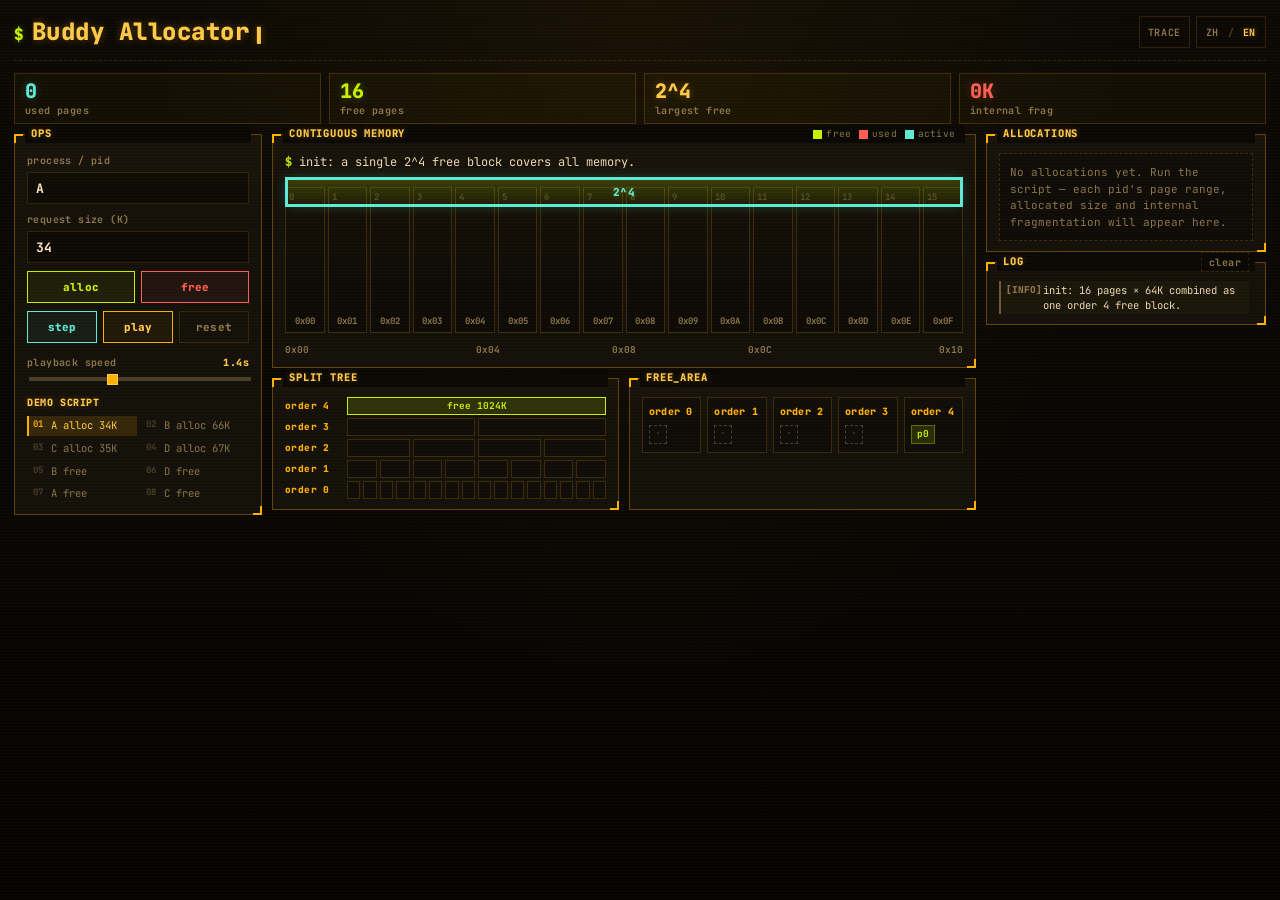
==== commit 27aec269: "Compact layout, collapsible trace, visible auto-reset on step conflict - shrink heights so memory + " ====
--- a/index.html
+++ b/index.html
@@ -19,11 +19,16 @@
           <h1 data-i18n="heroTitle">Buddy 内存分配器</h1>
           <span class="cursor blink" aria-hidden="true">▌</span>
         </div>
-        <button class="lang-toggle" id="langToggle" type="button" aria-label="language">
-          <span class="lang-opt zh">ZH</span>
-          <span class="lang-sep">│</span>
-          <span class="lang-opt en">EN</span>
-        </button>
+        <div class="topbar-tools">
+          <button class="explainer-toggle" id="explainToggle" type="button">
+            <span data-i18n="btnExplain">解说</span>
+          </button>
+          <button class="lang-toggle" id="langToggle" type="button" aria-label="language">
+            <span class="lang-opt zh">ZH</span>
+            <span class="lang-sep">/</span>
+            <span class="lang-opt en">EN</span>
+          </button>
+        </div>
       </header>
 
       <section class="stats" aria-label="stats">
@@ -44,6 +49,8 @@
           <small data-i18n="statWaste">内部碎片</small>
         </div>
       </section>
+
+      <div id="notice" class="notice" role="status" aria-live="polite" hidden></div>
 
       <section class="workspace">
         <!-- ops -->
@@ -97,7 +104,7 @@
           </div>
         </aside>
 
-        <!-- main stage -->
+        <!-- main: memory + (tree|free_area) -->
         <section class="main-stage">
           <section class="panel board" aria-label="memory">
             <div class="panel-head">
@@ -112,27 +119,6 @@
             <div id="memory" class="memory" aria-label="memory pages"></div>
             <div class="addr-scale" aria-hidden="true">
               <span>0x00</span><span>0x04</span><span>0x08</span><span>0x0C</span><span>0x10</span>
-            </div>
-          </section>
-
-          <section class="panel explainer" aria-label="trace">
-            <div class="panel-head">
-              <h2 data-i18n="panelExplain">当前步骤解说</h2>
-            </div>
-            <div class="explain-grid">
-              <article class="trace-cell" data-tone="cyan">
-                <small data-i18n="explainNow">// 正在发生</small>
-                <h3 id="explainTitle" data-i18n="initExplainTitle">初始化</h3>
-                <p id="explainBody" data-i18n="initExplainBody">全部内存先作为一个 order 4 空闲块进入 free_area[4]。</p>
-              </article>
-              <article class="trace-cell" data-tone="amber">
-                <small data-i18n="explainFormula">// 关键公式</small>
-                <code id="formula">block_pages = 2^order</code>
-              </article>
-              <article class="trace-cell" data-tone="lime">
-                <small data-i18n="explainNext">// 下一步</small>
-                <p id="nextAction" data-i18n="initNext">点击"下一步"或"自动播放"开始演示。</p>
-              </article>
             </div>
           </section>
 
@@ -153,7 +139,7 @@
           </div>
         </section>
 
-        <!-- side -->
+        <!-- side: allocations + log -->
         <aside class="side-column">
           <section class="panel allocation-panel" aria-label="allocations">
             <div class="panel-head">
@@ -173,6 +159,28 @@
           </section>
         </aside>
       </section>
+
+      <!-- trace explainer (collapsible, hidden by default) -->
+      <section class="panel explainer" id="explainerPanel" aria-label="trace" hidden>
+        <div class="panel-head">
+          <h2 data-i18n="panelExplain">当前步骤解说</h2>
+        </div>
+        <div class="explain-grid">
+          <article class="trace-cell" data-tone="cyan">
+            <small data-i18n="explainNow">// 正在发生</small>
+            <h3 id="explainTitle" data-i18n="initExplainTitle">初始化</h3>
+            <p id="explainBody" data-i18n="initExplainBody">全部内存先作为一个 order 4 空闲块进入 free_area[4]。</p>
+          </article>
+          <article class="trace-cell" data-tone="amber">
+            <small data-i18n="explainFormula">// 关键公式</small>
+            <code id="formula">block_pages = 2^order</code>
+          </article>
+          <article class="trace-cell" data-tone="lime">
+            <small data-i18n="explainNext">// 下一步</small>
+            <p id="nextAction" data-i18n="initNext">点击"下一步"或"自动播放"开始演示。</p>
+          </article>
+        </div>
+      </section>
     </main>
 
     <script src="app.js"></script>
--- a/styles.css
+++ b/styles.css
@@ -1,6 +1,6 @@
 /* ════════════════════════════════════════════════════════════════════
-   BUDDY ALLOCATOR :: amber CRT theme (focused)
-   typography  : JetBrains Mono (only — supports CJK fallback well)
+   BUDDY ALLOCATOR :: amber CRT theme (compact)
+   typography  : JetBrains Mono only — CJK falls back via system fonts
    palette     : warm-dark + phosphor amber + lime/coral/cyan accents
 ═══════════════════════════════════════════════════════════════════ */
 
@@ -63,7 +63,6 @@
   overflow-x: hidden;
 }
 
-/* very subtle scanlines */
 .crt-overlay {
   position: fixed;
   inset: 0;
@@ -79,9 +78,9 @@
 }
 
 .shell {
-  width: min(1480px, calc(100vw - 32px));
+  width: min(1480px, calc(100vw - 28px));
   margin: 0 auto;
-  padding: 22px 0 24px;
+  padding: 14px 0 18px;
   position: relative;
   z-index: 1;
 }
@@ -89,37 +88,39 @@
 button, input { font: inherit; color: inherit; }
 h1, h2, h3, h4, p, ol, ul { margin: 0; padding: 0; }
 ol, ul { list-style: none; }
+
+[hidden] { display: none !important; }
 
 /* ════════════ topbar ════════════ */
 .topbar {
   display: flex;
   align-items: center;
   justify-content: space-between;
-  gap: 16px;
-  margin-bottom: 16px;
-  padding-bottom: 12px;
+  gap: 12px;
+  margin-bottom: 12px;
+  padding-bottom: 10px;
   border-bottom: 1px dashed var(--panel-edge-soft);
 }
 .topbar-title {
   display: flex;
   align-items: baseline;
-  gap: 10px;
+  gap: 8px;
   min-width: 0;
 }
 .topbar-prompt {
   color: var(--lime);
   font-family: var(--mono);
-  font-size: 18px;
+  font-size: 16px;
   font-weight: 800;
   text-shadow: 0 0 6px var(--lime-glow);
 }
 .topbar h1 {
   color: var(--amber-bright);
   font-family: var(--mono);
-  font-size: clamp(20px, 2.6vw, 28px);
+  font-size: clamp(18px, 2.2vw, 24px);
   font-weight: 800;
   letter-spacing: 0.02em;
-  text-shadow: 0 0 10px var(--amber-glow);
+  text-shadow: 0 0 8px var(--amber-glow);
   white-space: nowrap;
   overflow: hidden;
   text-overflow: ellipsis;
@@ -129,53 +130,68 @@
   color: var(--amber-bright);
   font-weight: 800;
   animation: blink 1s steps(2, jump-none) infinite;
-  text-shadow: 0 0 10px var(--amber-glow);
-}
-
-.lang-toggle {
+  text-shadow: 0 0 8px var(--amber-glow);
+}
+
+.topbar-tools {
   display: inline-flex;
   align-items: center;
   gap: 6px;
-  border: 1px solid var(--panel-edge);
-  background: var(--panel);
-  padding: 5px 11px;
-  font-family: var(--mono);
-  font-size: 12px;
+}
+
+.explainer-toggle,
+.lang-toggle {
+  border: 1px solid var(--panel-edge-soft);
+  background: transparent;
+  padding: 3px 8px;
+  font-family: var(--mono);
+  font-size: 10px;
   font-weight: 700;
   color: var(--muted);
   cursor: pointer;
-  letter-spacing: 0.04em;
-  transition: border-color 160ms, color 160ms;
-}
-.lang-toggle:hover { border-color: var(--amber); color: var(--amber-bright); }
-.lang-toggle .lang-opt { padding: 0 2px; transition: color 160ms, text-shadow 160ms; }
-.lang-toggle .lang-sep { color: var(--dim); }
+  letter-spacing: 0.06em;
+  text-transform: uppercase;
+  transition: border-color 140ms, color 140ms, background 140ms;
+}
+.explainer-toggle:hover,
+.lang-toggle:hover {
+  border-color: var(--amber);
+  color: var(--amber-bright);
+  background: var(--amber-soft);
+}
+.explainer-toggle.active {
+  border-color: var(--amber);
+  color: var(--amber-bright);
+  background: var(--amber-soft);
+}
+.lang-toggle .lang-opt { padding: 0 1px; transition: color 140ms; }
+.lang-toggle .lang-sep { color: var(--dim); margin: 0 1px; }
 [data-lang="zh"] .lang-toggle .lang-opt.zh,
 [data-lang="en"] .lang-toggle .lang-opt.en {
   color: var(--amber-bright);
-  text-shadow: 0 0 8px var(--amber-glow);
+  text-shadow: 0 0 6px var(--amber-glow);
 }
 
 /* ════════════ stats row ════════════ */
 .stats {
   display: grid;
   grid-template-columns: repeat(4, minmax(0, 1fr));
-  gap: 10px;
-  margin-bottom: 14px;
+  gap: 8px;
+  margin-bottom: 10px;
 }
 .stat {
   position: relative;
-  padding: 10px 14px 8px;
+  padding: 6px 10px 5px;
   background: rgba(255, 176, 0, 0.03);
   border: 1px solid var(--rule);
   display: flex;
   flex-direction: column;
-  gap: 2px;
+  gap: 1px;
 }
 .stat-num {
   display: block;
   font-family: var(--mono);
-  font-size: 26px;
+  font-size: 20px;
   font-weight: 800;
   line-height: 1.1;
   letter-spacing: 0.01em;
@@ -189,26 +205,46 @@
   display: block;
   color: var(--muted);
   font-family: var(--mono);
-  font-size: 11px;
+  font-size: 10px;
   font-weight: 700;
   letter-spacing: 0.04em;
+}
+
+/* ════════════ notice ════════════ */
+.notice {
+  margin-bottom: 10px;
+  padding: 6px 12px;
+  background: var(--amber-soft);
+  border: 1px solid var(--amber);
+  border-left-width: 3px;
+  color: var(--amber-bright);
+  font-family: var(--mono);
+  font-size: 12px;
+  font-weight: 700;
+  text-shadow: 0 0 6px var(--amber-glow);
+  animation: noticeFade 2.6s ease-out forwards;
+}
+.notice::before {
+  content: "! ";
+  color: var(--amber);
+  font-weight: 800;
 }
 
 /* ════════════ panel ════════════ */
 .panel {
   position: relative;
-  padding: 24px 16px 14px;
+  padding: 18px 12px 10px;
   background: var(--panel);
   background-image: linear-gradient(180deg, var(--panel-tint), transparent 30%);
   border: 1px solid var(--panel-edge);
-  animation: panelIn 0.4s var(--ease-snap) backwards;
+  animation: panelIn 0.35s var(--ease-snap) backwards;
 }
 .panel::before,
 .panel::after {
   content: "";
   position: absolute;
-  width: 8px;
-  height: 8px;
+  width: 7px;
+  height: 7px;
   pointer-events: none;
 }
 .panel::before {
@@ -227,14 +263,14 @@
 .panel-head {
   position: absolute;
   top: -1px;
-  left: 12px;
-  right: 12px;
-  height: 22px;
+  left: 10px;
+  right: 10px;
+  height: 18px;
   display: flex;
   align-items: center;
   justify-content: space-between;
   gap: 12px;
-  padding: 0 8px;
+  padding: 0 6px;
   background: var(--bg);
   z-index: 2;
   transform: translateY(-50%);
@@ -242,45 +278,45 @@
 .panel-head h2 {
   color: var(--amber-bright);
   font-family: var(--mono);
-  font-size: 11px;
+  font-size: 10.5px;
   font-weight: 800;
   letter-spacing: 0.08em;
   text-transform: uppercase;
-  text-shadow: 0 0 8px var(--amber-glow);
+  text-shadow: 0 0 6px var(--amber-glow);
   white-space: nowrap;
 }
 
 /* ════════════ workspace ════════════ */
 .workspace {
   display: grid;
-  grid-template-columns: 280px minmax(0, 1fr) 320px;
-  gap: 14px;
+  grid-template-columns: 248px minmax(0, 1fr) 280px;
+  gap: 10px;
   align-items: start;
 }
 .main-stage,
 .side-column {
   display: grid;
-  gap: 14px;
+  gap: 10px;
   min-width: 0;
 }
 
 /* ════════════ controls ════════════ */
 .control-grid {
   display: grid;
-  gap: 10px;
+  gap: 8px;
 }
 label {
   display: grid;
-  gap: 5px;
-  color: var(--muted);
-  font-family: var(--mono);
-  font-size: 11px;
+  gap: 4px;
+  color: var(--muted);
+  font-family: var(--mono);
+  font-size: 10px;
   font-weight: 700;
   letter-spacing: 0.04em;
 }
 input {
-  height: 36px;
-  padding: 0 10px;
+  height: 32px;
+  padding: 0 8px;
   border: 1px solid var(--panel-edge-soft);
   background: rgba(0, 0, 0, 0.36);
   color: var(--ink);
@@ -297,23 +333,23 @@
 .button-row {
   display: grid;
   grid-template-columns: 1fr 1fr;
-  gap: 8px;
-  margin-top: 10px;
+  gap: 6px;
+  margin-top: 8px;
 }
 .button-row.triple { grid-template-columns: 1fr 1fr 1fr; }
 
 button {
-  min-height: 36px;
-  padding: 0 8px;
+  min-height: 32px;
+  padding: 0 6px;
   border: 1px solid var(--amber);
   background: rgba(255, 176, 0, 0.05);
   color: var(--amber-bright);
   font-family: var(--mono);
-  font-size: 12px;
+  font-size: 11px;
   font-weight: 800;
   letter-spacing: 0.02em;
   cursor: pointer;
-  transition: background 140ms, transform 80ms, box-shadow 140ms;
+  transition: background 120ms, transform 80ms, box-shadow 120ms;
 }
 button:hover {
   background: rgba(255, 176, 0, 0.13);
@@ -354,8 +390,8 @@
 button[data-tone="ghost"]:hover { color: var(--ink); border-color: var(--ink); background: rgba(255, 255, 255, 0.03); box-shadow: none; }
 
 .ghost-btn {
-  min-height: 22px;
-  padding: 0 8px;
+  min-height: 20px;
+  padding: 0 7px;
   border: 1px dashed var(--panel-edge-soft);
   background: transparent;
   color: var(--muted);
@@ -373,14 +409,14 @@
 
 .speed-control {
   display: grid;
-  gap: 6px;
-  margin-top: 14px;
+  gap: 5px;
+  margin-top: 12px;
 }
 .speed-row {
   display: flex;
   justify-content: space-between;
   align-items: baseline;
-  font-size: 11px;
+  font-size: 10px;
   letter-spacing: 0.04em;
 }
 .speed-row span:last-child {
@@ -401,55 +437,59 @@
 .speed-control input[type="range"]::-webkit-slider-thumb {
   -webkit-appearance: none;
   appearance: none;
-  width: 12px;
-  height: 12px;
+  width: 11px;
+  height: 11px;
   background: var(--amber);
   border: 1px solid var(--amber-bright);
   cursor: pointer;
   border-radius: 0;
 }
 .speed-control input[type="range"]::-moz-range-thumb {
-  width: 12px;
-  height: 12px;
+  width: 11px;
+  height: 11px;
   background: var(--amber);
   border: 1px solid var(--amber-bright);
   cursor: pointer;
   border-radius: 0;
 }
 
-/* script */
-.script { margin-top: 14px; }
+/* script — 2 column compact list */
+.script { margin-top: 12px; }
 .script h3 {
   color: var(--amber-bright);
   font-family: var(--mono);
-  font-size: 11px;
+  font-size: 10px;
   font-weight: 800;
   letter-spacing: 0.06em;
   text-transform: uppercase;
-  margin-bottom: 8px;
+  margin-bottom: 6px;
   text-shadow: 0 0 6px var(--amber-glow);
 }
 .script ol {
   display: grid;
+  grid-template-columns: 1fr 1fr;
   gap: 3px;
   font-family: var(--mono);
-  font-size: 12px;
+  font-size: 10.5px;
   color: var(--muted);
   counter-reset: script;
 }
 .script li {
   counter-increment: script;
-  padding: 4px 8px 4px 28px;
+  padding: 2px 4px 2px 22px;
   position: relative;
   border-left: 2px solid transparent;
+  white-space: nowrap;
+  overflow: hidden;
+  text-overflow: ellipsis;
 }
 .script li::before {
   content: counter(script, decimal-leading-zero);
   position: absolute;
-  left: 6px;
-  top: 4px;
+  left: 4px;
+  top: 2px;
   color: var(--dim);
-  font-size: 10px;
+  font-size: 9px;
   font-weight: 700;
 }
 .script li.active {
@@ -463,16 +503,16 @@
   opacity: 0.85;
 }
 .script li.done::before { color: var(--lime); }
-.script li.done::after { content: " ✓"; color: var(--lime); }
+.script li.done::after { content: " ✓"; color: var(--lime); font-size: 9px; }
 
 /* ════════════ board ════════════ */
-.board { padding-bottom: 14px; }
+.board { padding-bottom: 10px; }
 .board-msg {
-  margin: 0 0 12px;
+  margin: 0 0 8px;
   color: var(--ink);
   font-family: var(--mono);
-  font-size: 13px;
-  line-height: 1.55;
+  font-size: 12px;
+  line-height: 1.5;
   opacity: 0.92;
 }
 .board-msg::before {
@@ -480,31 +520,25 @@
   color: var(--lime);
   font-weight: 800;
 }
-.board-msg.notice {
-  color: var(--amber-bright);
-  text-shadow: 0 0 6px var(--amber-glow);
-  animation: noticeFlash 1.4s ease-out;
-}
-.board-msg.notice::before { content: "! "; color: var(--amber); }
 
 .legend {
   display: inline-flex;
   align-items: center;
-  gap: 10px;
+  gap: 8px;
   padding: 0 4px;
 }
 .lg {
   display: inline-flex;
   align-items: center;
-  gap: 5px;
-  font-size: 10px;
+  gap: 4px;
+  font-size: 9.5px;
   color: var(--muted);
   font-family: var(--mono);
   letter-spacing: 0.02em;
 }
 .lg i {
-  width: 10px;
-  height: 10px;
+  width: 9px;
+  height: 9px;
   display: inline-block;
 }
 .lg-free { background: var(--lime); }
@@ -515,13 +549,13 @@
   position: relative;
   display: grid;
   grid-template-columns: repeat(16, minmax(0, 1fr));
-  gap: 4px;
-  min-height: 220px;
-  padding: 56px 0 4px;
+  gap: 3px;
+  min-height: 158px;
+  padding: 8px 0 4px;
 }
 .page {
   position: relative;
-  min-height: 158px;
+  min-height: 96px;
   border: 1px solid var(--rule);
   background:
     linear-gradient(180deg, rgba(255, 176, 0, 0.03), transparent 70%),
@@ -531,7 +565,7 @@
   content: attr(data-hex);
   position: absolute;
   left: 50%;
-  bottom: 6px;
+  bottom: 4px;
   transform: translateX(-50%);
   color: var(--muted);
   font-family: var(--mono);
@@ -541,8 +575,8 @@
 .page::before {
   content: attr(data-index);
   position: absolute;
-  left: 4px;
-  top: 4px;
+  left: 3px;
+  top: 3px;
   color: var(--dim);
   font-family: var(--mono);
   font-size: 9px;
@@ -552,19 +586,19 @@
 .block {
   position: absolute;
   top: 0;
-  height: 44px;
+  height: 26px;
   display: flex;
   align-items: center;
   justify-content: center;
   border: 1px solid transparent;
   font-family: var(--mono);
-  font-size: 12px;
+  font-size: 11px;
   font-weight: 800;
   letter-spacing: 0.04em;
   white-space: nowrap;
-  transition: left 320ms var(--ease-snap),
-              width 320ms var(--ease-snap),
-              top 320ms var(--ease-snap);
+  transition: left 280ms var(--ease-snap),
+              width 280ms var(--ease-snap),
+              top 280ms var(--ease-snap);
 }
 .block.free {
   border-color: var(--lime);
@@ -580,7 +614,7 @@
 }
 .block.active {
   animation: pulse 900ms ease-in-out 2;
-  box-shadow: 0 0 0 2px var(--cyan), 0 0 18px var(--cyan-glow);
+  box-shadow: 0 0 0 2px var(--cyan), 0 0 14px var(--cyan-glow);
   border-color: var(--cyan);
   color: var(--cyan);
 }
@@ -590,109 +624,50 @@
 .addr-scale {
   display: grid;
   grid-template-columns: repeat(5, 1fr);
-  margin-top: 8px;
-  color: var(--muted);
-  font-family: var(--mono);
-  font-size: 10px;
+  margin-top: 6px;
+  color: var(--muted);
+  font-family: var(--mono);
+  font-size: 9.5px;
   font-weight: 700;
 }
 .addr-scale span:not(:first-child):not(:last-child) { text-align: center; }
 .addr-scale span:last-child { text-align: right; }
 
-/* ════════════ explainer ════════════ */
-.explain-grid {
-  display: grid;
-  grid-template-columns: minmax(0, 1.4fr) minmax(220px, 0.85fr) minmax(0, 1fr);
+/* ════════════ tree + areas (right under memory) ════════════ */
+.lower-grid {
+  display: grid;
+  grid-template-columns: minmax(0, 1fr) minmax(0, 1fr);
   gap: 10px;
 }
-.trace-cell {
-  position: relative;
-  padding: 10px 12px;
-  border: 1px solid var(--rule);
-  background: rgba(0, 0, 0, 0.28);
-}
-.trace-cell::before {
-  content: "";
-  position: absolute;
-  left: 0;
-  top: 0;
-  bottom: 0;
-  width: 2px;
-  background: var(--amber);
-}
-.trace-cell[data-tone="cyan"]::before { background: var(--cyan); }
-.trace-cell[data-tone="amber"]::before { background: var(--amber); }
-.trace-cell[data-tone="lime"]::before { background: var(--lime); }
-.trace-cell small {
-  display: block;
-  margin-bottom: 6px;
-  color: var(--muted);
-  font-family: var(--mono);
-  font-size: 10px;
-  font-weight: 700;
-  letter-spacing: 0.06em;
-}
-.trace-cell h3 {
-  color: var(--amber-bright);
-  font-family: var(--mono);
-  font-size: 17px;
-  font-weight: 800;
-  line-height: 1.25;
-  letter-spacing: 0;
-  text-shadow: 0 0 6px var(--amber-glow);
-  margin-bottom: 6px;
-}
-.trace-cell p {
-  color: var(--ink);
-  font-family: var(--mono);
-  font-size: 12px;
-  line-height: 1.6;
-  opacity: 0.92;
-}
-code {
-  display: block;
-  color: var(--amber-bright);
-  font-family: var(--mono);
-  font-size: 12px;
-  line-height: 1.6;
-  white-space: pre-wrap;
-}
-
-/* ════════════ tree + areas ════════════ */
-.lower-grid {
-  display: grid;
-  grid-template-columns: minmax(0, 1fr) minmax(0, 1fr);
-  gap: 14px;
-}
-.tree { display: grid; gap: 5px; }
+.tree { display: grid; gap: 3px; }
 .tree-row {
   display: grid;
-  grid-template-columns: 70px minmax(0, 1fr);
-  gap: 8px;
+  grid-template-columns: 56px minmax(0, 1fr);
+  gap: 6px;
   align-items: center;
 }
 .tree-label {
   color: var(--amber);
   font-family: var(--mono);
-  font-size: 10px;
+  font-size: 9.5px;
   font-weight: 800;
   letter-spacing: 0.04em;
 }
 .tree-track {
   display: grid;
-  gap: 4px;
+  gap: 3px;
 }
 .tree-node {
-  min-height: 24px;
+  min-height: 18px;
   display: flex;
   align-items: center;
   justify-content: center;
   border: 1px solid var(--rule);
-  padding: 0 4px;
+  padding: 0 3px;
   color: var(--muted-2);
   background: rgba(0, 0, 0, 0.22);
   font-family: var(--mono);
-  font-size: 10px;
+  font-size: 9.5px;
   font-weight: 700;
   overflow: hidden;
 }
@@ -716,32 +691,32 @@
 .area-list {
   display: grid;
   grid-template-columns: repeat(5, minmax(0, 1fr));
-  gap: 8px;
+  gap: 6px;
 }
 .area {
-  min-height: 84px;
+  min-height: 56px;
   border: 1px solid var(--rule);
-  padding: 8px 8px 6px;
+  padding: 6px 6px 4px;
   background: rgba(0, 0, 0, 0.24);
 }
 .area strong {
   display: block;
-  margin-bottom: 6px;
+  margin-bottom: 4px;
   color: var(--amber);
   font-family: var(--mono);
-  font-size: 11px;
+  font-size: 10px;
   font-weight: 800;
   letter-spacing: 0.02em;
 }
 .area > span {
   display: inline-block;
-  margin: 0 3px 3px 0;
-  padding: 2px 6px;
+  margin: 0 2px 2px 0;
+  padding: 1px 5px;
   background: var(--lime-soft);
   color: var(--lime);
   border: 1px solid rgba(197, 241, 0, 0.32);
   font-family: var(--mono);
-  font-size: 10px;
+  font-size: 9.5px;
   font-weight: 700;
 }
 .area > span.empty {
@@ -754,14 +729,14 @@
 /* ════════════ allocations ════════════ */
 .allocation-list {
   display: grid;
-  gap: 6px;
+  gap: 5px;
 }
 .allocation {
   display: grid;
-  grid-template-columns: 32px minmax(0, 1fr);
-  gap: 10px;
+  grid-template-columns: 26px minmax(0, 1fr);
+  gap: 8px;
   align-items: center;
-  padding: 8px 10px;
+  padding: 6px 8px;
   border: 1px solid var(--rule);
   background: rgba(0, 0, 0, 0.24);
   position: relative;
@@ -778,35 +753,35 @@
 .allocation b {
   display: grid;
   place-items: center;
-  width: 30px;
-  height: 30px;
+  width: 24px;
+  height: 24px;
   border: 1px solid var(--coral);
   background: var(--coral-soft);
   color: var(--coral);
   font-family: var(--mono);
-  font-size: 16px;
-  font-weight: 800;
-  text-shadow: 0 0 6px var(--coral-glow);
+  font-size: 13px;
+  font-weight: 800;
+  text-shadow: 0 0 4px var(--coral-glow);
 }
 .allocation p {
   color: var(--ink);
   font-family: var(--mono);
-  font-size: 12px;
+  font-size: 11px;
   font-weight: 700;
 }
 .allocation small {
   display: block;
-  margin-top: 2px;
-  color: var(--muted);
-  font-family: var(--mono);
-  font-size: 11px;
+  margin-top: 1px;
+  color: var(--muted);
+  font-family: var(--mono);
+  font-size: 10px;
 }
 .allocation.empty {
   display: block;
-  padding: 12px;
-  color: var(--muted);
-  font-family: var(--mono);
-  font-size: 12px;
+  padding: 10px;
+  color: var(--muted);
+  font-family: var(--mono);
+  font-size: 11px;
   line-height: 1.5;
   border-style: dashed;
 }
@@ -815,8 +790,8 @@
 /* ════════════ log ════════════ */
 .log {
   display: grid;
-  gap: 3px;
-  max-height: 380px;
+  gap: 2px;
+  max-height: 320px;
   overflow-y: auto;
   padding-right: 4px;
   font-family: var(--mono);
@@ -829,10 +804,10 @@
 
 .entry {
   display: grid;
-  grid-template-columns: 36px minmax(0, 1fr);
-  gap: 6px;
-  padding: 3px 6px;
-  font-size: 11px;
+  grid-template-columns: 32px minmax(0, 1fr);
+  gap: 5px;
+  padding: 2px 5px;
+  font-size: 10.5px;
   line-height: 1.4;
   color: var(--ink);
   border-left: 2px solid var(--amber);
@@ -841,8 +816,7 @@
 .entry .tag {
   color: var(--amber);
   font-weight: 800;
-  font-size: 10px;
-  letter-spacing: 0;
+  font-size: 9.5px;
 }
 .entry .text { color: var(--ink); opacity: 0.92; }
 .entry[data-kind="alloc"] { border-color: var(--lime); background: rgba(197, 241, 0, 0.04); }
@@ -858,6 +832,67 @@
 .entry[data-kind="error"] { border-color: var(--crit); background: var(--crit-soft); }
 .entry[data-kind="error"] .tag { color: var(--crit); text-shadow: 0 0 4px rgba(255, 41, 102, 0.3); }
 
+/* ════════════ explainer (collapsible) ════════════ */
+.explainer {
+  margin-top: 10px;
+}
+.explain-grid {
+  display: grid;
+  grid-template-columns: minmax(0, 1.4fr) minmax(180px, 0.85fr) minmax(0, 1fr);
+  gap: 8px;
+}
+.trace-cell {
+  position: relative;
+  padding: 8px 10px;
+  border: 1px solid var(--rule);
+  background: rgba(0, 0, 0, 0.28);
+}
+.trace-cell::before {
+  content: "";
+  position: absolute;
+  left: 0;
+  top: 0;
+  bottom: 0;
+  width: 2px;
+  background: var(--amber);
+}
+.trace-cell[data-tone="cyan"]::before { background: var(--cyan); }
+.trace-cell[data-tone="amber"]::before { background: var(--amber); }
+.trace-cell[data-tone="lime"]::before { background: var(--lime); }
+.trace-cell small {
+  display: block;
+  margin-bottom: 5px;
+  color: var(--muted);
+  font-family: var(--mono);
+  font-size: 9.5px;
+  font-weight: 700;
+  letter-spacing: 0.06em;
+}
+.trace-cell h3 {
+  color: var(--amber-bright);
+  font-family: var(--mono);
+  font-size: 14px;
+  font-weight: 800;
+  line-height: 1.2;
+  text-shadow: 0 0 5px var(--amber-glow);
+  margin-bottom: 4px;
+}
+.trace-cell p {
+  color: var(--ink);
+  font-family: var(--mono);
+  font-size: 11.5px;
+  line-height: 1.55;
+  opacity: 0.92;
+}
+code {
+  display: block;
+  color: var(--amber-bright);
+  font-family: var(--mono);
+  font-size: 11.5px;
+  line-height: 1.55;
+  white-space: pre-wrap;
+}
+
 /* ════════════ animations ════════════ */
 @keyframes blink {
   0%, 50% { opacity: 1; }
@@ -865,7 +900,7 @@
 }
 @keyframes pulse {
   0%, 100% { transform: translateY(0); }
-  50% { transform: translateY(-3px); }
+  50% { transform: translateY(-2px); }
 }
 @keyframes split {
   0% { transform: scaleX(1.06); opacity: 0.55; }
@@ -876,39 +911,40 @@
   100% { transform: scaleY(1); opacity: 1; }
 }
 @keyframes panelIn {
-  from { opacity: 0; transform: translateY(6px); }
+  from { opacity: 0; transform: translateY(4px); }
   to { opacity: 1; transform: translateY(0); }
 }
-@keyframes noticeFlash {
-  0% { background: var(--amber-soft); }
-  100% { background: transparent; }
+@keyframes noticeFade {
+  0%   { opacity: 0; transform: translateY(-4px); }
+  10%  { opacity: 1; transform: translateY(0); }
+  85%  { opacity: 1; }
+  100% { opacity: 0; }
 }
 
 /* ════════════ responsive ════════════ */
 @media (max-width: 1180px) {
   .workspace { grid-template-columns: 1fr; }
+  .lower-grid { grid-template-columns: 1fr 1fr; }
+  .side-column { grid-template-columns: 1fr 1fr; }
+}
+
+@media (max-width: 760px) {
+  .shell { padding: 10px 0; width: min(100vw - 14px, 1480px); }
+  .topbar h1 { font-size: 16px; }
+  .stats { grid-template-columns: 1fr 1fr; }
+  .side-column { grid-template-columns: 1fr; }
   .lower-grid { grid-template-columns: 1fr; }
-  .side-column { grid-template-columns: 1fr 1fr; }
-  .area-list { grid-template-columns: repeat(5, 1fr); }
-  .stats { grid-template-columns: repeat(4, 1fr); }
-}
-
-@media (max-width: 760px) {
-  .shell { padding: 12px 0; width: min(100vw - 16px, 1480px); }
-  .topbar h1 { font-size: 18px; }
-  .stats, .side-column { grid-template-columns: 1fr 1fr; }
+  .area-list { grid-template-columns: repeat(5, minmax(48px, 1fr)); overflow-x: auto; }
+  .button-row.triple { grid-template-columns: 1fr 1fr; }
+  .memory { overflow-x: auto; grid-template-columns: repeat(16, 32px); padding-bottom: 10px; }
+  .page { min-height: 80px; }
+  .stat-num { font-size: 18px; }
   .explain-grid { grid-template-columns: 1fr; }
-  .area-list { grid-template-columns: repeat(5, minmax(56px, 1fr)); overflow-x: auto; }
-  .lower-grid { grid-template-columns: 1fr; }
-  .button-row.triple { grid-template-columns: 1fr 1fr; }
-  .memory { overflow-x: auto; grid-template-columns: repeat(16, 36px); padding-bottom: 12px; }
-  .page { min-height: 130px; }
-  .stat-num { font-size: 22px; }
-  .trace-cell h3 { font-size: 16px; }
-  .lang-toggle { padding: 4px 8px; font-size: 11px; }
+  .trace-cell h3 { font-size: 13px; }
 }
 
 @media (max-width: 480px) {
-  .panel-head h2 { font-size: 10px; }
-  .tree-row { grid-template-columns: 56px minmax(0, 1fr); }
-}
+  .panel-head h2 { font-size: 9.5px; }
+  .tree-row { grid-template-columns: 48px minmax(0, 1fr); }
+  .script ol { grid-template-columns: 1fr; }
+}
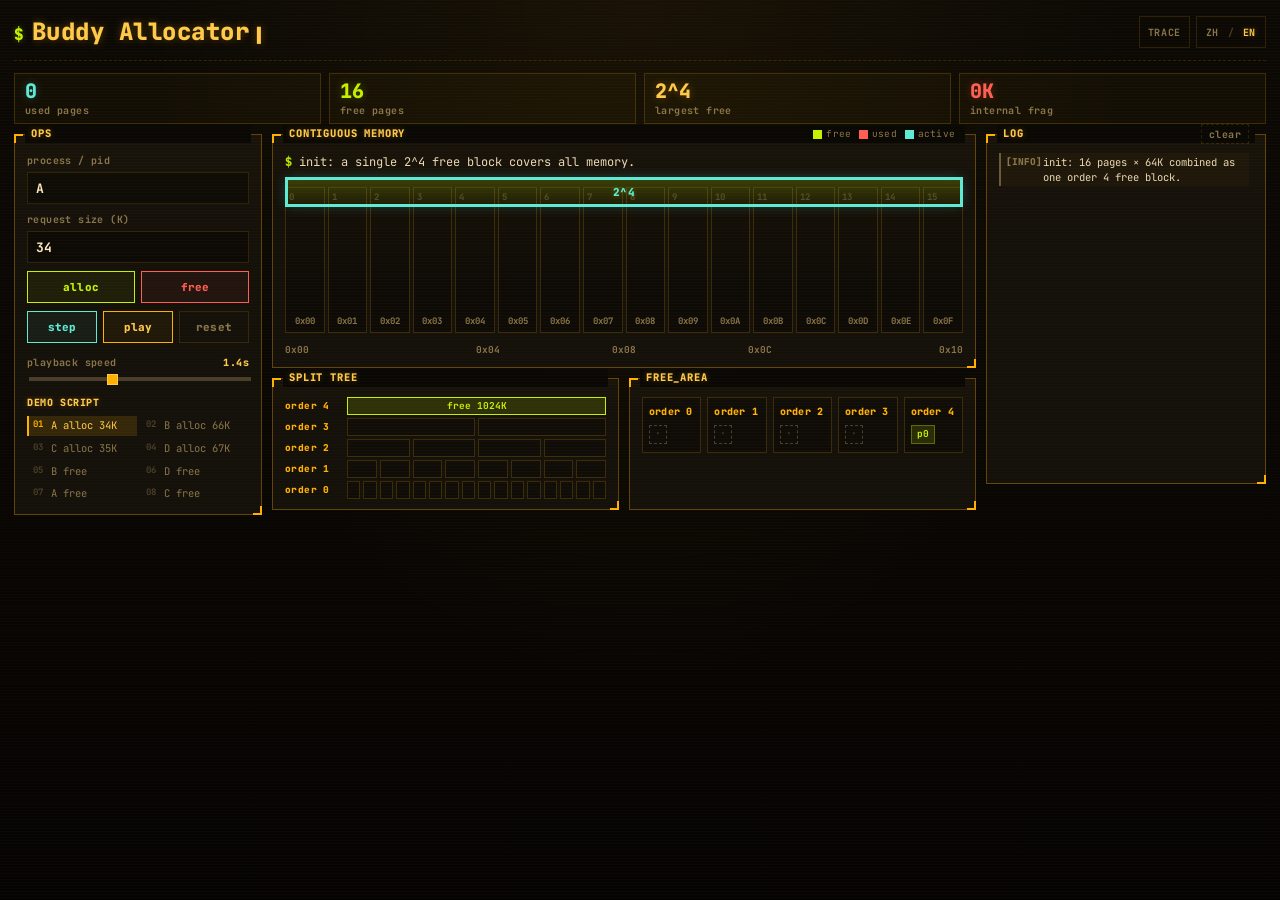
==== commit 10ee41f3: "Replace allocations panel with inline pid chips below memory bar The panel duplicated info already v" ====
--- a/index.html
+++ b/index.html
@@ -120,6 +120,7 @@
             <div class="addr-scale" aria-hidden="true">
               <span>0x00</span><span>0x04</span><span>0x08</span><span>0x0C</span><span>0x10</span>
             </div>
+            <div id="allocStrip" class="alloc-strip" aria-label="allocations" hidden></div>
           </section>
 
           <div class="lower-grid">
@@ -139,15 +140,8 @@
           </div>
         </section>
 
-        <!-- side: allocations + log -->
+        <!-- side: log -->
         <aside class="side-column">
-          <section class="panel allocation-panel" aria-label="allocations">
-            <div class="panel-head">
-              <h2 data-i18n="panelAlloc">已分配块</h2>
-            </div>
-            <div id="allocations" class="allocation-list"></div>
-          </section>
-
           <section class="panel log-panel" aria-label="log">
             <div class="panel-head">
               <h2 data-i18n="panelLog">操作记录</h2>
--- a/styles.css
+++ b/styles.css
@@ -633,6 +633,65 @@
 .addr-scale span:not(:first-child):not(:last-child) { text-align: center; }
 .addr-scale span:last-child { text-align: right; }
 
+/* compact pid summary chips inline below memory */
+.alloc-strip {
+  display: flex;
+  flex-wrap: wrap;
+  gap: 5px;
+  margin-top: 8px;
+  padding-top: 8px;
+  border-top: 1px dashed var(--rule);
+}
+.alloc-chip {
+  display: inline-flex;
+  align-items: center;
+  gap: 5px;
+  padding: 2px 7px 2px 5px;
+  border: 1px solid var(--coral);
+  background: var(--coral-soft);
+  font-family: var(--mono);
+  font-size: 10.5px;
+  font-weight: 700;
+  color: var(--ink);
+  white-space: nowrap;
+  transition: box-shadow 200ms;
+}
+.alloc-chip.flash {
+  box-shadow: 0 0 0 1px var(--cyan), 0 0 10px var(--cyan-glow);
+}
+.alloc-chip > b {
+  display: inline-grid;
+  place-items: center;
+  width: 16px;
+  height: 16px;
+  background: var(--coral);
+  color: #1a0908;
+  font-family: var(--mono);
+  font-size: 11px;
+  font-weight: 800;
+}
+.alloc-chip .chip-flow {
+  color: var(--ink);
+}
+.alloc-chip .chip-flow .req {
+  color: var(--muted);
+}
+.alloc-chip .chip-flow .arrow {
+  color: var(--coral);
+  margin: 0 1px;
+}
+.alloc-chip .chip-waste {
+  color: var(--amber);
+  font-size: 10px;
+  font-weight: 700;
+  padding-left: 4px;
+  border-left: 1px solid rgba(255, 176, 0, 0.3);
+}
+.alloc-chip .chip-waste.zero {
+  color: var(--lime);
+  border-left-color: rgba(197, 241, 0, 0.3);
+}
+
 /* ════════════ tree + areas (right under memory) ════════════ */
 .lower-grid {
   display: grid;
@@ -730,7 +789,16 @@
 .allocation-list {
   display: grid;
   gap: 5px;
-}
+  height: 150px;             /* fixed: panel doesn't reflow as pids come and go */
+  overflow-y: auto;
+  align-content: start;
+  padding-right: 4px;
+  scrollbar-width: thin;
+  scrollbar-color: var(--coral) transparent;
+}
+.allocation-list::-webkit-scrollbar { width: 5px; }
+.allocation-list::-webkit-scrollbar-thumb { background: var(--coral); }
+.allocation-list::-webkit-scrollbar-track { background: rgba(255, 94, 82, 0.06); }
 .allocation {
   display: grid;
   grid-template-columns: 26px minmax(0, 1fr);
@@ -791,8 +859,9 @@
 .log {
   display: grid;
   gap: 2px;
-  max-height: 320px;
+  height: 320px;             /* fills side column now that allocations panel is gone */
   overflow-y: auto;
+  align-content: start;
   padding-right: 4px;
   font-family: var(--mono);
   scrollbar-width: thin;
